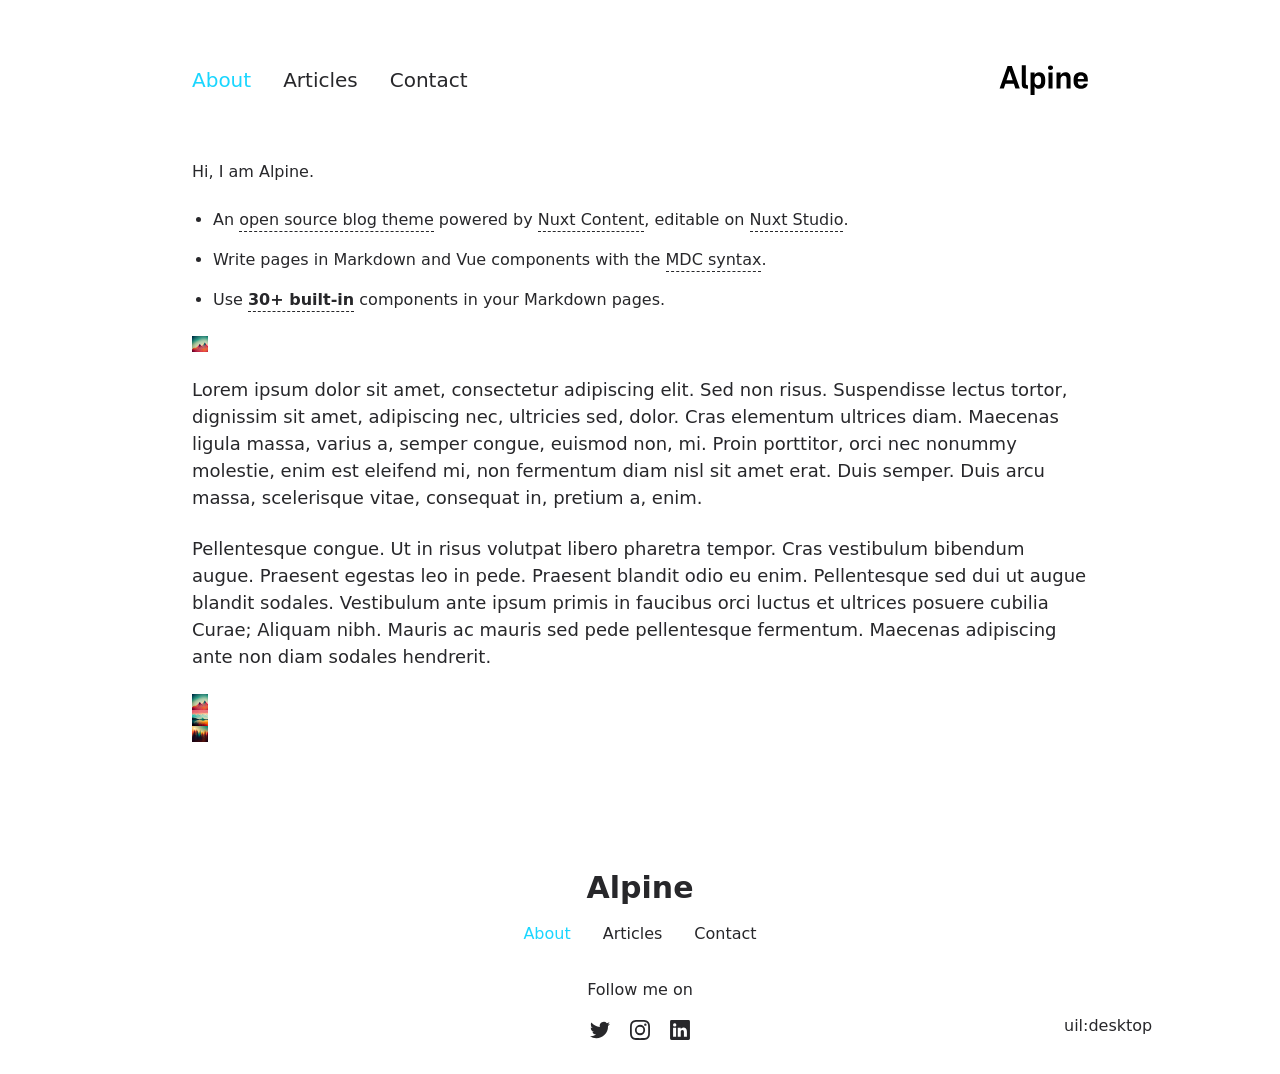
==== index.html @ 0b869fdc "Deploying to gh-pages from @ jnelaw/ce-alpine@2fc4d2d5ad911699469a47e5c5012a560722c5a4 🚀" ====
<!DOCTYPE html>
<html lang="en">
<head><meta charset="utf-8">
<title>Alpine</title>
<meta name="viewport" content="width=device-width, initial-scale=1">
<meta name="twitter:card" content="summary_large_image">
<meta property="og:image" content="/social-card-preview.png">
<meta property="og:image:width" content="400">
<meta property="og:image:height" content="300">
<meta property="og:image:alt" content="An image showcasing my project.">
<meta property="og:title" content="Alpine">
<meta name="description" content="An open source blog theme powered by Nuxt.">
<meta property="og:description" content="An open source blog theme powered by Nuxt."><link rel="preload" as="fetch" crossorigin="anonymous" href="/_payload.json"><style id="pinceau-theme">@media { :root {--pinceau-mq: initial; --alpine-readableLine: 68ch;--alpine-backdrop-backgroundColor: #f4f4f5b3;--prose-code-inline-padding: 0.2rem 0.375rem 0.2rem 0.375rem;--prose-code-block-backdropFilter: contrast(1);--prose-code-block-border-style: solid;--prose-code-block-border-width: 1px;--prose-tbody-tr-borderBottom-style: dashed;--prose-tbody-tr-borderBottom-width: 1px;--prose-th-textAlign: inherit;--prose-thead-borderBottom-style: solid;--prose-thead-borderBottom-width: 1px;--prose-thead-border-style: solid;--prose-thead-border-width: 0px;--prose-table-textAlign: start;--prose-hr-width: 1px;--prose-hr-style: solid;--prose-li-listStylePosition: outside;--prose-ol-li-markerColor: currentColor;--prose-ol-paddingInlineStart: 21px;--prose-ol-listStyleType: decimal;--prose-ul-li-markerColor: currentColor;--prose-ul-paddingInlineStart: 21px;--prose-ul-listStyleType: disc;--prose-blockquote-border-style: solid;--prose-blockquote-border-width: 4px;--prose-blockquote-quotes: '201C' '201D' '2018' '2019';--prose-blockquote-paddingInlineStart: 24px;--prose-a-code-color-hover: currentColor;--prose-a-code-color-static: currentColor;--prose-a-hasCode-borderBottom: none;--prose-a-border-distance: 2px;--prose-a-border-color-hover: currentColor;--prose-a-border-color-static: currentColor;--prose-a-border-style-hover: solid;--prose-a-border-style-static: dashed;--prose-a-border-width: 1px;--prose-a-color-static: inherit;--prose-a-textDecoration: none;--prose-h6-margin: 3rem 0 2rem;--prose-h5-margin: 3rem 0 2rem;--prose-h4-margin: 3rem 0 2rem;--prose-h3-margin: 3rem 0 2rem;--prose-h2-margin: 3rem 0 2rem;--prose-h1-margin: 0 0 2rem;--prose-p-fontSize: 18px;--typography-lead-loose: 2;--typography-lead-relaxed: 1.625;--typography-lead-normal: 1.5;--typography-lead-snug: 1.375;--typography-lead-tight: 1.25;--typography-lead-none: 1;--typography-lead-10: 2.5rem;--typography-lead-9: 2.25rem;--typography-lead-8: 2rem;--typography-lead-7: 1.75rem;--typography-lead-6: 1.5rem;--typography-lead-5: 1.25rem;--typography-lead-4: 1rem;--typography-lead-3: .75rem;--typography-lead-2: .5rem;--typography-lead-1: .025rem;--typography-fontWeight-black: 900;--typography-fontWeight-extrabold: 800;--typography-fontWeight-bold: 700;--typography-fontWeight-semibold: 600;--typography-fontWeight-medium: 500;--typography-fontWeight-normal: 400;--typography-fontWeight-light: 300;--typography-fontWeight-extralight: 200;--typography-fontWeight-thin: 100;--typography-fontSize-9xl: 128px;--typography-fontSize-8xl: 96px;--typography-fontSize-7xl: 72px;--typography-fontSize-6xl: 60px;--typography-fontSize-5xl: 48px;--typography-fontSize-4xl: 36px;--typography-fontSize-3xl: 30px;--typography-fontSize-2xl: 24px;--typography-fontSize-xl: 20px;--typography-fontSize-lg: 18px;--typography-fontSize-base: 16px;--typography-fontSize-sm: 14px;--typography-fontSize-xs: 12px;--typography-letterSpacing-wide: 0.025em;--typography-letterSpacing-tight: -0.025em;--typography-verticalMargin-base: 24px;--typography-verticalMargin-sm: 16px;--elements-border-secondary-hover: [object Object];--elements-backdrop-background: #fffc;--elements-backdrop-filter: saturate(200%) blur(20px);--elements-container-maxWidth: 64rem;--lead-loose: 2;--lead-relaxed: 1.625;--lead-normal: 1.5;--lead-snug: 1.375;--lead-tight: 1.25;--lead-none: 1;--lead-10: 2.5rem;--lead-9: 2.25rem;--lead-8: 2rem;--lead-7: 1.75rem;--lead-6: 1.5rem;--lead-5: 1.25rem;--lead-4: 1rem;--lead-3: .75rem;--lead-2: .5rem;--lead-1: .025rem;--letterSpacing-widest: 0.1em;--letterSpacing-wider: 0.05em;--letterSpacing-wide: 0.025em;--letterSpacing-normal: 0em;--letterSpacing-tight: -0.025em;--letterSpacing-tighter: -0.05em;--fontSize-9xl: 8rem;--fontSize-8xl: 6rem;--fontSize-7xl: 4.5rem;--fontSize-6xl: 3.75rem;--fontSize-5xl: 3rem;--fontSize-4xl: 2.25rem;--fontSize-3xl: 1.875rem;--fontSize-2xl: 1.5rem;--fontSize-xl: 1.25rem;--fontSize-lg: 1.125rem;--fontSize-base: 1rem;--fontSize-sm: 0.875rem;--fontSize-xs: 0.75rem;--fontWeight-black: 900;--fontWeight-extrabold: 800;--fontWeight-bold: 700;--fontWeight-semibold: 600;--fontWeight-medium: 500;--fontWeight-normal: 400;--fontWeight-light: 300;--fontWeight-extralight: 200;--fontWeight-thin: 100;--font-mono: ui-monospace, SFMono-Regular, Menlo, Monaco, Consolas, Liberation Mono, Courier New, monospace;--font-serif: ui-serif, Georgia, Cambria, Times New Roman, Times, serif;--font-sans: ui-sans-serif, system-ui, -apple-system, BlinkMacSystemFont, Segoe UI, Roboto, Helvetica Neue, Arial, Noto Sans, sans-serif, Apple Color Emoji, Segoe UI Emoji, Segoe UI Symbol, Noto Color Emoji;--opacity-total: 1;--opacity-high: 0.8;--opacity-medium: 0.5;--opacity-soft: 0.3;--opacity-light: 0.15;--opacity-bright: 0.1;--opacity-noOpacity: 0;--borderWidth-lg: 3px;--borderWidth-md: 2px;--borderWidth-sm: 1px;--borderWidth-noBorder: 0;--space-rem-875: 0.875rem;--space-rem-625: 0.625rem;--space-rem-375: 0.375rem;--space-rem-125: 0.125rem;--space-px: 1px;--space-128: 32rem;--space-96: 24rem;--space-80: 20rem;--space-72: 18rem;--space-64: 16rem;--space-60: 15rem;--space-56: 14rem;--space-52: 13rem;--space-48: 12rem;--space-44: 11rem;--space-40: 10rem;--space-36: 9rem;--space-32: 8rem;--space-28: 7rem;--space-24: 6rem;--space-20: 5rem;--space-16: 4rem;--space-14: 3.5rem;--space-12: 3rem;--space-11: 2.75rem;--space-10: 2.5rem;--space-9: 2.25rem;--space-8: 2rem;--space-7: 1.75rem;--space-6: 1.5rem;--space-5: 1.25rem;--space-4: 1rem;--space-3: 0.75rem;--space-2: 0.5rem;--space-1: 0.25rem;--space-0: 0px;--size-full: 100%;--size-7xl: 80rem;--size-6xl: 72rem;--size-5xl: 64rem;--size-4xl: 56rem;--size-3xl: 48rem;--size-2xl: 42rem;--size-xl: 36rem;--size-lg: 32rem;--size-md: 28rem;--size-sm: 24rem;--size-xs: 20rem;--size-200: 200px;--size-104: 104px;--size-80: 80px;--size-64: 64px;--size-56: 56px;--size-48: 48px;--size-40: 40px;--size-32: 32px;--size-24: 24px;--size-20: 20px;--size-16: 16px;--size-12: 12px;--size-8: 8px;--size-6: 6px;--size-4: 4px;--size-2: 2px;--size-0: 0px;--radii-full: 9999px;--radii-3xl: 1.75rem;--radii-2xl: 1.5rem;--radii-xl: 1rem;--radii-lg: 0.75rem;--radii-md: 0.5rem;--radii-sm: 0.375rem;--radii-xs: 0.25rem;--radii-2xs: 0.125rem;--radii-none: 0px;--shadow-none: 0px 0px 0px 0px transparent;--shadow-lg: 0px 10px 15px -3px #000000, 0px 4px 6px -4px #000000;--shadow-md: 0px 4px 6px -1px #000000, 0px 2px 4px -2px #000000;--shadow-sm: 0px 1px 3px 0px #000000, 0px 1px 2px -1px #000000;--shadow-xs: 0px 1px 2px 0px #000000;--height-screen: 100vh;--width-screen: 100vw;--color-primary-900: #002e38;--color-primary-800: #005c70;--color-primary-700: #008aa9;--color-primary-600: #00b9e1;--color-primary-500: #1ad6ff;--color-primary-400: #40ddff;--color-primary-300: #66e4ff;--color-primary-200: #8deaff;--color-primary-100: #b3f1ff;--color-primary-50: #d9f8ff;--color-ruby-900: #380011;--color-ruby-800: #700021;--color-ruby-700: #a90032;--color-ruby-600: #e10043;--color-ruby-500: #ff1a5e;--color-ruby-400: #ff4079;--color-ruby-300: #ff6694;--color-ruby-200: #ff8dae;--color-ruby-100: #ffb3c9;--color-ruby-50: #ffd9e4;--color-pink-900: #380025;--color-pink-800: #70004b;--color-pink-700: #a90070;--color-pink-600: #e10095;--color-pink-500: #ff1ab2;--color-pink-400: #ff40bf;--color-pink-300: #ff66cc;--color-pink-200: #ff8dd8;--color-pink-100: #ffb3e5;--color-pink-50: #ffd9f2;--color-purple-900: #190038;--color-purple-800: #330070;--color-purple-700: #4c00a9;--color-purple-600: #6500e1;--color-purple-500: #811aff;--color-purple-400: #9640ff;--color-purple-300: #ab66ff;--color-purple-200: #c08dff;--color-purple-100: #d5b3ff;--color-purple-50: #ead9ff;--color-royalblue-900: #0b0531;--color-royalblue-800: #160a62;--color-royalblue-700: #211093;--color-royalblue-600: #2c15c4;--color-royalblue-500: #4127e8;--color-royalblue-400: #614bec;--color-royalblue-300: #806ff0;--color-royalblue-200: #a093f3;--color-royalblue-100: #c0b7f7;--color-royalblue-50: #dfdbfb;--color-indigoblue-900: #001238;--color-indigoblue-800: #002370;--color-indigoblue-700: #0035a9;--color-indigoblue-600: #0047e1;--color-indigoblue-500: #1a62ff;--color-indigoblue-400: #407cff;--color-indigoblue-300: #6696ff;--color-indigoblue-200: #8db0ff;--color-indigoblue-100: #b3cbff;--color-indigoblue-50: #d9e5ff;--color-blue-900: #002438;--color-blue-800: #004870;--color-blue-700: #006ca9;--color-blue-600: #0090e1;--color-blue-500: #1aadff;--color-blue-400: #40bbff;--color-blue-300: #66c8ff;--color-blue-200: #8dd6ff;--color-blue-100: #b3e4ff;--color-blue-50: #d9f1ff;--color-lightblue-900: #002e38;--color-lightblue-800: #005c70;--color-lightblue-700: #008aa9;--color-lightblue-600: #00b9e1;--color-lightblue-500: #1ad6ff;--color-lightblue-400: #40ddff;--color-lightblue-300: #66e4ff;--color-lightblue-200: #8deaff;--color-lightblue-100: #b3f1ff;--color-lightblue-50: #d9f8ff;--color-teal-900: #062a28;--color-teal-800: #0b544f;--color-teal-700: #117d77;--color-teal-600: #16a79e;--color-teal-500: #1cd1c6;--color-teal-400: #36e4da;--color-teal-300: #5fe9e1;--color-teal-200: #87efe9;--color-teal-100: #aff4f0;--color-teal-50: #d7faf8;--color-pear-900: #2a2b09;--color-pear-800: #545512;--color-pear-700: #7e801b;--color-pear-600: #a8aa24;--color-pear-500: #d0d32f;--color-pear-400: #d8da52;--color-pear-300: #e0e274;--color-pear-200: #e8e997;--color-pear-100: #eff0ba;--color-pear-50: #f7f8dc;--color-red-900: #380300;--color-red-800: #700700;--color-red-700: #a90a00;--color-red-600: #e10e00;--color-red-500: #ff281a;--color-red-400: #ff4c40;--color-red-300: #ff7066;--color-red-200: #ff948d;--color-red-100: #ffb7b3;--color-red-50: #ffdbd9;--color-orange-900: #381800;--color-orange-800: #702f00;--color-orange-700: #a94700;--color-orange-600: #e15e00;--color-orange-500: #ff7a1a;--color-orange-400: #ff9040;--color-orange-300: #ffa666;--color-orange-200: #ffbd8d;--color-orange-100: #ffd3b3;--color-orange-50: #ffe9d9;--color-yellow-900: #362b03;--color-yellow-800: #6d5605;--color-yellow-700: #a38108;--color-yellow-600: #daac0a;--color-yellow-500: #f5c828;--color-yellow-400: #f7d14c;--color-yellow-300: #f8da70;--color-yellow-200: #fae393;--color-yellow-100: #fcedb7;--color-yellow-50: #fdf6db;--color-green-900: #003f25;--color-green-800: #005e38;--color-green-700: #007e4a;--color-green-600: #009d5d;--color-green-500: #00bd6f;--color-green-400: #00dc82;--color-green-300: #30ffaa;--color-green-200: #83ffcc;--color-green-100: #acffdd;--color-green-50: #d6ffee;--color-gray-900: #18181B;--color-gray-800: #27272A;--color-gray-700: #3f3f46;--color-gray-600: #52525B;--color-gray-500: #71717A;--color-gray-400: #a1a1aa;--color-gray-300: #D4d4d8;--color-gray-200: #e4e4e7;--color-gray-100: #f4f4f5;--color-gray-50: #fafafa;--color-black: #0c0c0d;--color-white: #FFFFFF;--media-portrait: only screen and (orientation: portrait);--media-landscape: only screen and (orientation: landscape);--media-rm: (prefers-reduced-motion: reduce);--media-2xl: (min-width: 1536px);--media-xl: (min-width: 1280px);--media-lg: (min-width: 1024px);--media-md: (min-width: 768px);--media-sm: (min-width: 640px);--media-xs: (min-width: 475px);--alpine-body-color: var(--color-gray-800);--alpine-body-backgroundColor: var(--color-white);--prose-code-inline-fontWeight: var(--typography-fontWeight-normal);--prose-code-inline-fontSize: var(--typography-fontSize-sm);--prose-code-inline-borderRadius: var(--radii-xs);--prose-code-block-pre-padding: var(--typography-verticalMargin-sm);--prose-code-block-margin: var(--typography-verticalMargin-base) 0;--prose-code-block-fontSize: var(--typography-fontSize-sm);--prose-tbody-code-inline-fontSize: var(--typography-fontSize-sm);--prose-tbody-td-padding: var(--typography-verticalMargin-sm);--prose-th-fontWeight: var(--typography-fontWeight-semibold);--prose-th-padding: 0 var(--typography-verticalMargin-sm) var(--typography-verticalMargin-sm) var(--typography-verticalMargin-sm);--prose-table-lineHeight: var(--typography-lead-6);--prose-table-fontSize: var(--typography-fontSize-sm);--prose-table-margin: var(--typography-verticalMargin-base) 0;--prose-hr-margin: var(--typography-verticalMargin-base) 0;--prose-li-margin: var(--typography-verticalMargin-sm) 0;--prose-ol-margin: var(--typography-verticalMargin-base) 0;--prose-ul-margin: var(--typography-verticalMargin-base) 0;--prose-blockquote-margin: var(--typography-verticalMargin-base) 0;--prose-a-code-border-style: var(--prose-a-border-style-static);--prose-a-code-border-width: var(--prose-a-border-width);--prose-a-fontWeight: var(--typography-fontWeight-medium);--prose-img-margin: var(--typography-verticalMargin-base) 0;--prose-strong-fontWeight: var(--typography-fontWeight-semibold);--prose-h6-iconSize: var(--typography-fontSize-base);--prose-h6-fontWeight: var(--typography-fontWeight-semibold);--prose-h6-lineHeight: var(--typography-lead-normal);--prose-h6-fontSize: var(--typography-fontSize-lg);--prose-h5-iconSize: var(--typography-fontSize-lg);--prose-h5-fontWeight: var(--typography-fontWeight-semibold);--prose-h5-lineHeight: var(--typography-lead-snug);--prose-h5-fontSize: var(--typography-fontSize-xl);--prose-h4-iconSize: var(--typography-fontSize-lg);--prose-h4-letterSpacing: var(--typography-letterSpacing-tight);--prose-h4-fontWeight: var(--typography-fontWeight-semibold);--prose-h4-lineHeight: var(--typography-lead-snug);--prose-h4-fontSize: var(--typography-fontSize-2xl);--prose-h3-iconSize: var(--typography-fontSize-xl);--prose-h3-letterSpacing: var(--typography-letterSpacing-tight);--prose-h3-fontWeight: var(--typography-fontWeight-semibold);--prose-h3-lineHeight: var(--typography-lead-snug);--prose-h3-fontSize: var(--typography-fontSize-3xl);--prose-h2-iconSize: var(--typography-fontSize-2xl);--prose-h2-letterSpacing: var(--typography-letterSpacing-tight);--prose-h2-fontWeight: var(--typography-fontWeight-semibold);--prose-h2-lineHeight: var(--typography-lead-tight);--prose-h2-fontSize: var(--typography-fontSize-4xl);--prose-h1-iconSize: var(--typography-fontSize-3xl);--prose-h1-letterSpacing: var(--typography-letterSpacing-tight);--prose-h1-fontWeight: var(--typography-fontWeight-bold);--prose-h1-lineHeight: var(--typography-lead-tight);--prose-h1-fontSize: var(--typography-fontSize-5xl);--prose-p-br-margin: var(--typography-verticalMargin-base) 0 0 0;--prose-p-margin: var(--typography-verticalMargin-base) 0;--prose-p-lineHeight: var(--typography-lead-normal);--typography-color-primary-900: var(--color-primary-900);--typography-color-primary-800: var(--color-primary-800);--typography-color-primary-700: var(--color-primary-700);--typography-color-primary-600: var(--color-primary-600);--typography-color-primary-500: var(--color-primary-500);--typography-color-primary-400: var(--color-primary-400);--typography-color-primary-300: var(--color-primary-300);--typography-color-primary-200: var(--color-primary-200);--typography-color-primary-100: var(--color-primary-100);--typography-color-primary-50: var(--color-primary-50);--typography-font-code: var(--font-mono);--typography-font-body: var(--font-sans);--typography-font-display: var(--font-sans);--typography-body-backgroundColor: var(--color-white);--typography-body-color: var(--color-black);--elements-state-danger-borderColor-secondary: var(--color-red-200);--elements-state-danger-borderColor-primary: var(--color-red-100);--elements-state-danger-backgroundColor-secondary: var(--color-red-100);--elements-state-danger-backgroundColor-primary: var(--color-red-50);--elements-state-danger-color-secondary: var(--color-red-600);--elements-state-danger-color-primary: var(--color-red-500);--elements-state-warning-borderColor-secondary: var(--color-yellow-200);--elements-state-warning-borderColor-primary: var(--color-yellow-100);--elements-state-warning-backgroundColor-secondary: var(--color-yellow-100);--elements-state-warning-backgroundColor-primary: var(--color-yellow-50);--elements-state-warning-color-secondary: var(--color-yellow-700);--elements-state-warning-color-primary: var(--color-yellow-600);--elements-state-success-borderColor-secondary: var(--color-green-200);--elements-state-success-borderColor-primary: var(--color-green-100);--elements-state-success-backgroundColor-secondary: var(--color-green-100);--elements-state-success-backgroundColor-primary: var(--color-green-50);--elements-state-success-color-secondary: var(--color-green-600);--elements-state-success-color-primary: var(--color-green-500);--elements-state-info-borderColor-secondary: var(--color-blue-200);--elements-state-info-borderColor-primary: var(--color-blue-100);--elements-state-info-backgroundColor-secondary: var(--color-blue-100);--elements-state-info-backgroundColor-primary: var(--color-blue-50);--elements-state-info-color-secondary: var(--color-blue-600);--elements-state-info-color-primary: var(--color-blue-500);--elements-state-primary-borderColor-secondary: var(--color-primary-200);--elements-state-primary-borderColor-primary: var(--color-primary-100);--elements-state-primary-backgroundColor-secondary: var(--color-primary-100);--elements-state-primary-backgroundColor-primary: var(--color-primary-50);--elements-state-primary-color-secondary: var(--color-primary-700);--elements-state-primary-color-primary: var(--color-primary-600);--elements-surface-secondary-backgroundColor: var(--color-gray-200);--elements-surface-primary-backgroundColor: var(--color-gray-100);--elements-surface-background-base: var(--color-gray-100);--elements-border-secondary-static: var(--color-gray-200);--elements-border-primary-hover: var(--color-gray-200);--elements-border-primary-static: var(--color-gray-100);--elements-container-padding-md: var(--space-16);--elements-container-padding-sm: var(--space-12);--elements-container-padding-xs: var(--space-8);--elements-container-padding-mobile: var(--space-6);--elements-text-secondary-color-hover: var(--color-gray-700);--elements-text-secondary-color-static: var(--color-gray-500);--elements-text-primary-color-static: var(--color-gray-900);--text-6xl-lineHeight: var(--lead-none);--text-6xl-fontSize: var(--fontSize-6xl);--text-5xl-lineHeight: var(--lead-none);--text-5xl-fontSize: var(--fontSize-5xl);--text-4xl-lineHeight: var(--lead-10);--text-4xl-fontSize: var(--fontSize-4xl);--text-3xl-lineHeight: var(--lead-9);--text-3xl-fontSize: var(--fontSize-3xl);--text-2xl-lineHeight: var(--lead-8);--text-2xl-fontSize: var(--fontSize-2xl);--text-xl-lineHeight: var(--lead-7);--text-xl-fontSize: var(--fontSize-xl);--text-lg-lineHeight: var(--lead-7);--text-lg-fontSize: var(--fontSize-lg);--text-base-lineHeight: var(--lead-6);--text-base-fontSize: var(--fontSize-base);--text-sm-lineHeight: var(--lead-5);--text-sm-fontSize: var(--fontSize-sm);--text-xs-lineHeight: var(--lead-4);--text-xs-fontSize: var(--fontSize-xs);--shadow-2xl: 0px 25px 50px -12px var(--color-gray-900);--shadow-xl: 0px 20px 25px -5px var(--color-gray-400), 0px 8px 10px -6px #000000;--color-secondary-900: var(--color-gray-900);--color-secondary-800: var(--color-gray-800);--color-secondary-700: var(--color-gray-700);--color-secondary-600: var(--color-gray-600);--color-secondary-500: var(--color-gray-500);--color-secondary-400: var(--color-gray-400);--color-secondary-300: var(--color-gray-300);--color-secondary-200: var(--color-gray-200);--color-secondary-100: var(--color-gray-100);--color-secondary-50: var(--color-gray-50);--prose-a-code-background-hover: var(--typography-color-primary-50);--prose-a-code-border-color-hover: var(--typography-color-primary-500);--prose-a-color-hover: var(--typography-color-primary-500);--typography-color-secondary-900: var(--color-secondary-900);--typography-color-secondary-800: var(--color-secondary-800);--typography-color-secondary-700: var(--color-secondary-700);--typography-color-secondary-600: var(--color-secondary-600);--typography-color-secondary-500: var(--color-secondary-500);--typography-color-secondary-400: var(--color-secondary-400);--typography-color-secondary-300: var(--color-secondary-300);--typography-color-secondary-200: var(--color-secondary-200);--typography-color-secondary-100: var(--color-secondary-100);--typography-color-secondary-50: var(--color-secondary-50);--prose-code-inline-backgroundColor: var(--typography-color-secondary-100);--prose-code-inline-color: var(--typography-color-secondary-700);--prose-code-block-backgroundColor: var(--typography-color-secondary-100);--prose-code-block-color: var(--typography-color-secondary-700);--prose-code-block-border-color: var(--typography-color-secondary-200);--prose-tbody-tr-borderBottom-color: var(--typography-color-secondary-200);--prose-th-color: var(--typography-color-secondary-600);--prose-thead-borderBottom-color: var(--typography-color-secondary-200);--prose-thead-border-color: var(--typography-color-secondary-300);--prose-hr-color: var(--typography-color-secondary-200);--prose-blockquote-border-color: var(--typography-color-secondary-200);--prose-blockquote-color: var(--typography-color-secondary-500);--prose-a-code-border-color-static: var(--typography-color-secondary-400); } }@media { :root.dark {--pinceau-mq: dark; --alpine-backdrop-backgroundColor: #18181bb3;--prose-code-block-backdropFilter: contrast(1);--prose-ol-li-markerColor: currentColor;--prose-ul-li-markerColor: currentColor;--prose-a-code-color-hover: currentColor;--prose-a-code-color-static: currentColor;--prose-a-border-color-hover: currentColor;--prose-a-border-color-static: currentColor;--prose-a-color-static: inherit;--elements-backdrop-background: #0c0d0ccc;--alpine-body-color: var(--color-gray-200);--alpine-body-backgroundColor: var(--color-black);--typography-body-backgroundColor: var(--color-black);--typography-body-color: var(--color-white);--elements-state-danger-borderColor-secondary: var(--color-red-700);--elements-state-danger-borderColor-primary: var(--color-red-800);--elements-state-danger-backgroundColor-secondary: var(--color-red-800);--elements-state-danger-backgroundColor-primary: var(--color-red-900);--elements-state-danger-color-secondary: var(--color-red-200);--elements-state-danger-color-primary: var(--color-red-300);--elements-state-warning-borderColor-secondary: var(--color-yellow-700);--elements-state-warning-borderColor-primary: var(--color-yellow-800);--elements-state-warning-backgroundColor-secondary: var(--color-yellow-800);--elements-state-warning-backgroundColor-primary: var(--color-yellow-900);--elements-state-warning-color-secondary: var(--color-yellow-200);--elements-state-warning-color-primary: var(--color-yellow-400);--elements-state-success-borderColor-secondary: var(--color-green-700);--elements-state-success-borderColor-primary: var(--color-green-800);--elements-state-success-backgroundColor-secondary: var(--color-green-800);--elements-state-success-backgroundColor-primary: var(--color-green-900);--elements-state-success-color-secondary: var(--color-green-200);--elements-state-success-color-primary: var(--color-green-400);--elements-state-info-borderColor-secondary: var(--color-blue-700);--elements-state-info-borderColor-primary: var(--color-blue-800);--elements-state-info-backgroundColor-secondary: var(--color-blue-800);--elements-state-info-backgroundColor-primary: var(--color-blue-900);--elements-state-info-color-secondary: var(--color-blue-200);--elements-state-info-color-primary: var(--color-blue-400);--elements-state-primary-borderColor-secondary: var(--color-primary-700);--elements-state-primary-borderColor-primary: var(--color-primary-800);--elements-state-primary-backgroundColor-secondary: var(--color-primary-800);--elements-state-primary-backgroundColor-primary: var(--color-primary-900);--elements-state-primary-color-secondary: var(--color-primary-200);--elements-state-primary-color-primary: var(--color-primary-400);--elements-surface-secondary-backgroundColor: var(--color-gray-800);--elements-surface-primary-backgroundColor: var(--color-gray-900);--elements-surface-background-base: var(--color-gray-900);--elements-border-secondary-static: var(--color-gray-800);--elements-border-primary-hover: var(--color-gray-800);--elements-border-primary-static: var(--color-gray-900);--elements-text-secondary-color-hover: var(--color-gray-200);--elements-text-secondary-color-static: var(--color-gray-400);--elements-text-primary-color-static: var(--color-gray-50);--prose-a-code-background-hover: var(--typography-color-primary-900);--prose-a-code-border-color-hover: var(--typography-color-primary-600);--prose-a-color-hover: var(--typography-color-primary-400);--prose-code-inline-backgroundColor: var(--typography-color-secondary-800);--prose-code-inline-color: var(--typography-color-secondary-200);--prose-code-block-backgroundColor: var(--typography-color-secondary-900);--prose-code-block-color: var(--typography-color-secondary-200);--prose-code-block-border-color: var(--typography-color-secondary-800);--prose-tbody-tr-borderBottom-color: var(--typography-color-secondary-800);--prose-th-color: var(--typography-color-secondary-400);--prose-thead-borderBottom-color: var(--typography-color-secondary-800);--prose-thead-border-color: var(--typography-color-secondary-600);--prose-hr-color: var(--typography-color-secondary-800);--prose-blockquote-border-color: var(--typography-color-secondary-700);--prose-blockquote-color: var(--typography-color-secondary-400);--prose-a-code-border-color-static: var(--typography-color-secondary-600); } }</style><style id="pinceau-runtime-hydratable">@media{.phy[--]{--puid:6Pb2h1-v;}.pv-Df7qMC{max-width:var(--elements-container-maxWidth);padding-left:var(--elements-container-padding-mobile);padding-right:var(--elements-container-padding-mobile);}@media (min-width: 475px){.pv-Df7qMC{padding-left:var(--elements-container-padding-xs);padding-right:var(--elements-container-padding-xs);}}@media (min-width: 640px){.pv-Df7qMC{padding-left:var(--elements-container-padding-sm);padding-right:var(--elements-container-padding-sm);}}@media (min-width: 768px){.pv-Df7qMC{padding-left:var(--elements-container-padding-md);padding-right:var(--elements-container-padding-md);}}} @media{.phy[--]{--puid:3bmrJN-c;}.pc-3bmrJN[data-v-44329c9f]{---6-li-cols:2;}} </style><link rel="modulepreload" as="script" crossorigin href="/_nuxt/entry.5566e4a0.js"><link rel="preload" as="style" href="/_nuxt/entry.2b709d1c.css"><link rel="modulepreload" as="script" crossorigin href="/_nuxt/NuxtImg.a597a87a.js"><link rel="modulepreload" as="script" crossorigin href="/_nuxt/document-driven.cd6c20a4.js"><link rel="modulepreload" as="script" crossorigin href="/_nuxt/DocumentDrivenEmpty.edfa5060.js"><link rel="modulepreload" as="script" crossorigin href="/_nuxt/ContentRenderer.788649c7.js"><link rel="modulepreload" as="script" crossorigin href="/_nuxt/ContentRendererMarkdown.4164a904.js"><link rel="modulepreload" as="script" crossorigin href="/_nuxt/DocumentDrivenNotFound.c0fc6e75.js"><link rel="preload" as="style" href="/_nuxt/DocumentDrivenNotFound.aa939160.css"><link rel="modulepreload" as="script" crossorigin href="/_nuxt/default.c2d03955.js"><link rel="modulepreload" as="script" crossorigin href="/_nuxt/Hero.2f759b81.js"><link rel="preload" as="style" href="/_nuxt/Hero.40fe82b2.css"><link rel="modulepreload" as="script" crossorigin href="/_nuxt/ContentSlot.628abe72.js"><link rel="modulepreload" as="script" crossorigin href="/_nuxt/ProseUl.a93b8cda.js"><link rel="preload" as="style" href="/_nuxt/ProseUl.0edd7272.css"><link rel="modulepreload" as="script" crossorigin href="/_nuxt/ProseLi.4ed02e74.js"><link rel="preload" as="style" href="/_nuxt/ProseLi.a0b5f8a8.css"><link rel="modulepreload" as="script" crossorigin href="/_nuxt/ProseA.c542b613.js"><link rel="preload" as="style" href="/_nuxt/ProseA.baee409d.css"><link rel="modulepreload" as="script" crossorigin href="/_nuxt/ProseStrong.33375457.js"><link rel="preload" as="style" href="/_nuxt/ProseStrong.b01d4b3b.css"><link rel="modulepreload" as="script" crossorigin href="/_nuxt/ProseP.564b3a2b.js"><link rel="preload" as="style" href="/_nuxt/ProseP.b99f89cd.css"><link rel="modulepreload" as="script" crossorigin href="/_nuxt/Gallery.3d8e3c09.js"><link rel="preload" as="style" href="/_nuxt/Gallery.c50df0ef.css"><link rel="prefetch" as="style" href="/_nuxt/article.06aa1a19.css"><link rel="prefetch" as="script" crossorigin href="/_nuxt/article.e938b8ec.js"><link rel="prefetch" as="script" crossorigin href="/_nuxt/date.824a539b.js"><link rel="prefetch" as="script" crossorigin href="/_nuxt/page.f5e42f3b.js"><link rel="prefetch" as="script" crossorigin href="/_nuxt/client-db.44644c46.js"><link rel="prefetch" as="script" crossorigin href="/_nuxt/debug.0035d602.js"><link rel="prefetch" as="style" href="/_nuxt/useStudio.a92b5f33.css"><link rel="prefetch" as="script" crossorigin href="/_nuxt/useStudio.1464136a.js"><link rel="prefetch" as="script" crossorigin href="/_nuxt/asyncData.844bccfe.js"><link rel="prefetch" as="style" href="/_nuxt/error-404.7910d5ca.css"><link rel="prefetch" as="script" crossorigin href="/_nuxt/error-404.369df756.js"><link rel="prefetch" as="style" href="/_nuxt/error-500.1db01289.css"><link rel="prefetch" as="script" crossorigin href="/_nuxt/error-500.b4777965.js"><link rel="stylesheet" href="/_nuxt/entry.2b709d1c.css"><link rel="stylesheet" href="/_nuxt/DocumentDrivenNotFound.aa939160.css"><link rel="stylesheet" href="/_nuxt/Hero.40fe82b2.css"><link rel="stylesheet" href="/_nuxt/ProseUl.0edd7272.css"><link rel="stylesheet" href="/_nuxt/ProseLi.a0b5f8a8.css"><link rel="stylesheet" href="/_nuxt/ProseA.baee409d.css"><link rel="stylesheet" href="/_nuxt/ProseStrong.b01d4b3b.css"><link rel="stylesheet" href="/_nuxt/ProseP.b99f89cd.css"><link rel="stylesheet" href="/_nuxt/Gallery.c50df0ef.css"><script>"use strict";(()=>{const a=window,e=document.documentElement,m=["dark","light"],c=window.localStorage.getItem("nuxt-color-mode")||"system";let n=c==="system"?f():c;const l=e.getAttribute("data-color-mode-forced");l&&(n=l),i(n),a["__NUXT_COLOR_MODE__"]={preference:c,value:n,getColorScheme:f,addColorScheme:i,removeColorScheme:d};function i(o){const t=""+o+"",s="";e.classList?e.classList.add(t):e.className+=" "+t,s&&e.setAttribute("data-"+s,o)}function d(o){const t=""+o+"",s="";e.classList?e.classList.remove(t):e.className=e.className.replace(new RegExp(t,"g"),""),s&&e.removeAttribute("data-"+s)}function r(o){return a.matchMedia("(prefers-color-scheme"+o+")")}function f(){if(a.matchMedia&&r("").media!=="not all"){for(const o of m)if(r(":"+o).matches)return o}return"light"}})();
</script></head>
<body ><div id="__nuxt"><div class="container pv-Df7qMC pc-6Pb2h1 app-layout" data-v-93c22c3b data-v-6d327d86><!--[--><div class="nuxt-progress" style="width:0%;height:3px;opacity:0;background-size:Infinity% auto;" data-v-93c22c3b></div><header class="right" data-v-93c22c3b data-v-ebfd1e7c><div class="menu" data-v-ebfd1e7c><button aria-label="Navigation Menu" data-v-ebfd1e7c><svg width="24" height="24" viewBox="0 0 68 68" fill="currentColor" xmlns="http://www.w3.org/2000/svg" data-v-ebfd1e7c><path d="M8 34C8 32.1362 8 31.2044 8.30448 30.4693C8.71046 29.4892 9.48915 28.7105 10.4693 28.3045C11.2044 28 12.1362 28 14 28C15.8638 28 16.7956 28 17.5307 28.3045C18.5108 28.7105 19.2895 29.4892 19.6955 30.4693C20 31.2044 20 32.1362 20 34C20 35.8638 20 36.7956 19.6955 37.5307C19.2895 38.5108 18.5108 39.2895 17.5307 39.6955C16.7956 40 15.8638 40 14 40C12.1362 40 11.2044 40 10.4693 39.6955C9.48915 39.2895 8.71046 38.5108 8.30448 37.5307C8 36.7956 8 35.8638 8 34Z" data-v-ebfd1e7c></path><path d="M28 34C28 32.1362 28 31.2044 28.3045 30.4693C28.7105 29.4892 29.4892 28.7105 30.4693 28.3045C31.2044 28 32.1362 28 34 28C35.8638 28 36.7956 28 37.5307 28.3045C38.5108 28.7105 39.2895 29.4892 39.6955 30.4693C40 31.2044 40 32.1362 40 34C40 35.8638 40 36.7956 39.6955 37.5307C39.2895 38.5108 38.5108 39.2895 37.5307 39.6955C36.7956 40 35.8638 40 34 40C32.1362 40 31.2044 40 30.4693 39.6955C29.4892 39.2895 28.7105 38.5108 28.3045 37.5307C28 36.7956 28 35.8638 28 34Z" data-v-ebfd1e7c></path><path d="M48 34C48 32.1362 48 31.2044 48.3045 30.4693C48.7105 29.4892 49.4892 28.7105 50.4693 28.3045C51.2044 28 52.1362 28 54 28C55.8638 28 56.7956 28 57.5307 28.3045C58.5108 28.7105 59.2895 29.4892 59.6955 30.4693C60 31.2044 60 32.1362 60 34C60 35.8638 60 36.7956 59.6955 37.5307C59.2895 38.5108 58.5108 39.2895 57.5307 39.6955C56.7956 40 55.8638 40 54 40C52.1362 40 51.2044 40 50.4693 39.6955C49.4892 39.2895 48.7105 38.5108 48.3045 37.5307C48 36.7956 48 35.8638 48 34Z" data-v-ebfd1e7c></path></svg></button></div><div class="overlay" data-v-ebfd1e7c><nav data-v-ebfd1e7c data-v-47e45ff0><ul data-v-47e45ff0><!--[--><li data-v-47e45ff0><a aria-current="page" href="/" class="router-link-active router-link-exact-active" data-v-47e45ff0><span class="underline-fx" data-v-47e45ff0></span> About</a></li><li data-v-47e45ff0><a href="/articles" class="" data-v-47e45ff0><span class="underline-fx" data-v-47e45ff0></span> Articles</a></li><li data-v-47e45ff0><a href="/contact" class="" data-v-47e45ff0><span class="underline-fx" data-v-47e45ff0></span> Contact</a></li><!--]--></ul></nav></div><div class="logo" data-v-ebfd1e7c><a aria-current="page" href="/" class="router-link-active router-link-exact-active" data-v-ebfd1e7c><img src="/logo-dark.svg" class="dark-img" alt="alpine" width="89" height="31" data-v-ebfd1e7c><img src="/logo.svg" class="light-img" alt="alpine" width="89" height="31" data-v-ebfd1e7c></a></div><div class="main-nav" data-v-ebfd1e7c><nav data-v-ebfd1e7c data-v-47e45ff0><ul data-v-47e45ff0><!--[--><li data-v-47e45ff0><a aria-current="page" href="/" class="router-link-active router-link-exact-active" data-v-47e45ff0><span class="underline-fx" data-v-47e45ff0></span> About</a></li><li data-v-47e45ff0><a href="/articles" class="" data-v-47e45ff0><span class="underline-fx" data-v-47e45ff0></span> Articles</a></li><li data-v-47e45ff0><a href="/contact" class="" data-v-47e45ff0><span class="underline-fx" data-v-47e45ff0></span> Contact</a></li><!--]--></ul></nav></div></header><!--[--><div class="document-driven-page"><main><!--[--><div><section class="hero" data-v-01e9d2f4><div class="layout" data-v-01e9d2f4><div class="content" data-v-01e9d2f4><div class="title" data-v-01e9d2f4><!--[-->Hi, I am Alpine.<!--]--></div><div class="description" data-v-01e9d2f4><!--[--><ul data-v-5feda7b5><!--[--><li data-v-996e086c><!--[-->An <a href="https://github.com/nuxt-themes/alpine" rel="nofollow" data-v-af1c0c3b><!--[-->open source blog theme<!--]--></a> powered by <a href="https://content.nuxtjs.org" rel="nofollow" data-v-af1c0c3b><!--[-->Nuxt Content<!--]--></a>, editable on <a href="https://nuxt.studio" rel="nofollow" data-v-af1c0c3b><!--[-->Nuxt Studio<!--]--></a>.<!--]--></li><li data-v-996e086c><!--[-->Write pages in Markdown and Vue components with the <a href="https://content.nuxtjs.org/guide/writing/mdc" rel="nofollow" data-v-af1c0c3b><!--[-->MDC syntax<!--]--></a>.<!--]--></li><li data-v-996e086c><!--[-->Use <a href="https://elements.nuxt.space" rel="nofollow" data-v-af1c0c3b><!--[--><strong data-v-9d7bd52e><!--[-->30+ built-in<!--]--></strong><!--]--></a> components in your Markdown pages.<!--]--></li><!--]--></ul><!--]--></div></div><img src="/alpine-0.webp" class="right" alt="Hero Image" width="16" height="9" data-v-01e9d2f4></div></section><p data-v-63bfa697><!--[-->Lorem ipsum dolor sit amet, consectetur adipiscing elit. Sed non risus. Suspendisse lectus tortor, dignissim sit amet, adipiscing nec, ultricies sed, dolor. Cras elementum ultrices diam. Maecenas ligula massa, varius a, semper congue, euismod non, mi. Proin porttitor, orci nec nonummy molestie, enim est eleifend mi, non fermentum diam nisl sit amet erat. Duis semper. Duis arcu massa, scelerisque vitae, consequat in, pretium a, enim.<!--]--></p><p data-v-63bfa697><!--[-->Pellentesque congue. Ut in risus volutpat libero pharetra tempor. Cras vestibulum bibendum augue. Praesent egestas leo in pede. Praesent blandit odio eu enim. Pellentesque sed dui ut augue blandit sodales. Vestibulum ante ipsum primis in faucibus orci luctus et ultrices posuere cubilia Curae; Aliquam nibh. Mauris ac mauris sed pede pellentesque fermentum. Maecenas adipiscing ante non diam sodales hendrerit.<!--]--></p><section class="gallery pc-3bmrJN" data-v-44329c9f><div class="layout" data-v-44329c9f><!--[--><img src="/alpine-0.webp" width="16" height="9" data-v-44329c9f><img src="/alpine-1.webp" width="16" height="9" data-v-44329c9f><img src="/alpine-2.webp" width="16" height="9" data-v-44329c9f><!--]--></div></section></div><!--]--></main></div><!--]--><footer class="center" data-v-93c22c3b data-v-d63b5c07><a href="https://www.github.com/nuxt-themes/alpine" rel="noopener noreferrer" class="credits" data-v-d63b5c07>Alpine</a><div class="navigation" data-v-d63b5c07><nav data-v-d63b5c07 data-v-47e45ff0><ul data-v-47e45ff0><!--[--><li data-v-47e45ff0><a aria-current="page" href="/" class="router-link-active router-link-exact-active" data-v-47e45ff0><span class="underline-fx" data-v-47e45ff0></span> About</a></li><li data-v-47e45ff0><a href="/articles" class="" data-v-47e45ff0><span class="underline-fx" data-v-47e45ff0></span> Articles</a></li><li data-v-47e45ff0><a href="/contact" class="" data-v-47e45ff0><span class="underline-fx" data-v-47e45ff0></span> Contact</a></li><!--]--></ul></nav></div><p class="message" data-v-d63b5c07>Follow me on</p><div class="icons" data-v-d63b5c07><div class="social" data-v-d63b5c07><!--[--><a href="https://twitter.com/nuxtlabs" rel="noopener noreferrer" target="_blank" title="nuxtlabs" aria-label="nuxtlabs" data-v-ddf2f94a><svg xmlns="http://www.w3.org/2000/svg" xmlns:xlink="http://www.w3.org/1999/xlink" aria-hidden="true" role="img" class="icon" data-v-ddf2f94a style="" width="1em" height="1em" viewBox="0 0 24 24" data-v-121c6e7d><path fill="currentColor" d="M22 5.8a8.49 8.49 0 0 1-2.36.64a4.13 4.13 0 0 0 1.81-2.27a8.21 8.21 0 0 1-2.61 1a4.1 4.1 0 0 0-7 3.74a11.64 11.64 0 0 1-8.45-4.29a4.16 4.16 0 0 0-.55 2.07a4.09 4.09 0 0 0 1.82 3.41a4.05 4.05 0 0 1-1.86-.51v.05a4.1 4.1 0 0 0 3.3 4a3.93 3.93 0 0 1-1.1.17a4.9 4.9 0 0 1-.77-.07a4.11 4.11 0 0 0 3.83 2.84A8.22 8.22 0 0 1 3 18.34a7.93 7.93 0 0 1-1-.06a11.57 11.57 0 0 0 6.29 1.85A11.59 11.59 0 0 0 20 8.45v-.53a8.43 8.43 0 0 0 2-2.12Z"/></svg></a><a href="https://instagram.com/atinuxt" rel="noopener noreferrer" target="_blank" title="atinuxt" aria-label="atinuxt" data-v-ddf2f94a><svg xmlns="http://www.w3.org/2000/svg" xmlns:xlink="http://www.w3.org/1999/xlink" aria-hidden="true" role="img" class="icon" data-v-ddf2f94a style="" width="1em" height="1em" viewBox="0 0 24 24" data-v-121c6e7d><path fill="currentColor" d="M17.34 5.46a1.2 1.2 0 1 0 1.2 1.2a1.2 1.2 0 0 0-1.2-1.2Zm4.6 2.42a7.59 7.59 0 0 0-.46-2.43a4.94 4.94 0 0 0-1.16-1.77a4.7 4.7 0 0 0-1.77-1.15a7.3 7.3 0 0 0-2.43-.47C15.06 2 14.72 2 12 2s-3.06 0-4.12.06a7.3 7.3 0 0 0-2.43.47a4.78 4.78 0 0 0-1.77 1.15a4.7 4.7 0 0 0-1.15 1.77a7.3 7.3 0 0 0-.47 2.43C2 8.94 2 9.28 2 12s0 3.06.06 4.12a7.3 7.3 0 0 0 .47 2.43a4.7 4.7 0 0 0 1.15 1.77a4.78 4.78 0 0 0 1.77 1.15a7.3 7.3 0 0 0 2.43.47C8.94 22 9.28 22 12 22s3.06 0 4.12-.06a7.3 7.3 0 0 0 2.43-.47a4.7 4.7 0 0 0 1.77-1.15a4.85 4.85 0 0 0 1.16-1.77a7.59 7.59 0 0 0 .46-2.43c0-1.06.06-1.4.06-4.12s0-3.06-.06-4.12ZM20.14 16a5.61 5.61 0 0 1-.34 1.86a3.06 3.06 0 0 1-.75 1.15a3.19 3.19 0 0 1-1.15.75a5.61 5.61 0 0 1-1.86.34c-1 .05-1.37.06-4 .06s-3 0-4-.06a5.73 5.73 0 0 1-1.94-.3a3.27 3.27 0 0 1-1.1-.75a3 3 0 0 1-.74-1.15a5.54 5.54 0 0 1-.4-1.9c0-1-.06-1.37-.06-4s0-3 .06-4a5.54 5.54 0 0 1 .35-1.9A3 3 0 0 1 5 5a3.14 3.14 0 0 1 1.1-.8A5.73 5.73 0 0 1 8 3.86c1 0 1.37-.06 4-.06s3 0 4 .06a5.61 5.61 0 0 1 1.86.34a3.06 3.06 0 0 1 1.19.8a3.06 3.06 0 0 1 .75 1.1a5.61 5.61 0 0 1 .34 1.9c.05 1 .06 1.37.06 4s-.01 3-.06 4ZM12 6.87A5.13 5.13 0 1 0 17.14 12A5.12 5.12 0 0 0 12 6.87Zm0 8.46A3.33 3.33 0 1 1 15.33 12A3.33 3.33 0 0 1 12 15.33Z"/></svg></a><a href="https://www.linkedin.com/company/nuxtlabs" rel="noopener noreferrer" target="_blank" title="LinkedIn" aria-label="LinkedIn" data-v-ddf2f94a><svg xmlns="http://www.w3.org/2000/svg" xmlns:xlink="http://www.w3.org/1999/xlink" aria-hidden="true" role="img" class="icon" data-v-ddf2f94a style="" width="1em" height="1em" viewBox="0 0 24 24" data-v-121c6e7d><path fill="currentColor" d="M20.47 2H3.53a1.45 1.45 0 0 0-1.47 1.43v17.14A1.45 1.45 0 0 0 3.53 22h16.94a1.45 1.45 0 0 0 1.47-1.43V3.43A1.45 1.45 0 0 0 20.47 2ZM8.09 18.74h-3v-9h3ZM6.59 8.48a1.56 1.56 0 1 1 0-3.12a1.57 1.57 0 1 1 0 3.12Zm12.32 10.26h-3v-4.83c0-1.21-.43-2-1.52-2A1.65 1.65 0 0 0 12.85 13a2 2 0 0 0-.1.73v5h-3v-9h3V11a3 3 0 0 1 2.71-1.5c2 0 3.45 1.29 3.45 4.06Z"/></svg></a><!--]--></div><div class="color-mode-switch" data-v-d63b5c07><button aria-label="Color Mode" data-v-d63b5c07 data-v-693a1e33><span data-v-693a1e33></span></button></div></div></footer><!--]--></div></div><script type="application/json" id="__NUXT_DATA__" data-ssr="true" data-src="/_payload.json">[{"state":1,"_errors":176,"serverRendered":146,"path":7,"prerenderedAt":-1},["Reactive",2],{"$sdd-pages":3,"$sdd-surrounds":131,"$sdd-globals":142,"$scolor-mode":144,"$sdd-navigation":147,"$sicons":167},["ShallowRef",4],["ShallowReactive",5],{"/":6},{"_path":7,"_dir":8,"_draft":9,"_partial":9,"_locale":8,"_empty":9,"title":10,"description":11,"layout":12,"head":13,"body":15,"_type":126,"_id":127,"_source":128,"_file":129,"_extension":130},"/","",false,"About","An open source blog theme powered by Nuxt.","default",{"title":14},"Alpine",{"type":16,"children":17,"toc":123},"root",[18,108,113,118],{"type":19,"tag":20,"props":21,"children":23},"element","hero",{"image":22},"/alpine-0.webp",[24,35],{"type":19,"tag":25,"props":26,"children":27},"template",{"v-slot:title":8},[28],{"type":19,"tag":29,"props":30,"children":31},"p",{},[32],{"type":33,"value":34},"text","Hi, I am Alpine.",{"type":19,"tag":25,"props":36,"children":37},{"v-slot:description":8},[38],{"type":19,"tag":39,"props":40,"children":41},"ul",{},[42,77,90],{"type":19,"tag":43,"props":44,"children":45},"li",{},[46,48,57,59,66,68,75],{"type":33,"value":47},"An ",{"type":19,"tag":49,"props":50,"children":54},"a",{"href":51,"rel":52},"https://github.com/nuxt-themes/alpine",[53],"nofollow",[55],{"type":33,"value":56},"open source blog theme",{"type":33,"value":58}," powered by ",{"type":19,"tag":49,"props":60,"children":63},{"href":61,"rel":62},"https://content.nuxtjs.org",[53],[64],{"type":33,"value":65},"Nuxt Content",{"type":33,"value":67},", editable on ",{"type":19,"tag":49,"props":69,"children":72},{"href":70,"rel":71},"https://nuxt.studio",[53],[73],{"type":33,"value":74},"Nuxt Studio",{"type":33,"value":76},".",{"type":19,"tag":43,"props":78,"children":79},{},[80,82,89],{"type":33,"value":81},"Write pages in Markdown and Vue components with the ",{"type":19,"tag":49,"props":83,"children":86},{"href":84,"rel":85},"https://content.nuxtjs.org/guide/writing/mdc",[53],[87],{"type":33,"value":88},"MDC syntax",{"type":33,"value":76},{"type":19,"tag":43,"props":91,"children":92},{},[93,95,106],{"type":33,"value":94},"Use ",{"type":19,"tag":49,"props":96,"children":99},{"href":97,"rel":98},"https://elements.nuxt.space",[53],[100],{"type":19,"tag":101,"props":102,"children":103},"strong",{},[104],{"type":33,"value":105},"30+ built-in",{"type":33,"value":107}," components in your Markdown pages.",{"type":19,"tag":29,"props":109,"children":110},{},[111],{"type":33,"value":112},"Lorem ipsum dolor sit amet, consectetur adipiscing elit. Sed non risus. Suspendisse lectus tortor, dignissim sit amet, adipiscing nec, ultricies sed, dolor. Cras elementum ultrices diam. Maecenas ligula massa, varius a, semper congue, euismod non, mi. Proin porttitor, orci nec nonummy molestie, enim est eleifend mi, non fermentum diam nisl sit amet erat. Duis semper. Duis arcu massa, scelerisque vitae, consequat in, pretium a, enim.",{"type":19,"tag":29,"props":114,"children":115},{},[116],{"type":33,"value":117},"Pellentesque congue. Ut in risus volutpat libero pharetra tempor. Cras vestibulum bibendum augue. Praesent egestas leo in pede. Praesent blandit odio eu enim. Pellentesque sed dui ut augue blandit sodales. Vestibulum ante ipsum primis in faucibus orci luctus et ultrices posuere cubilia Curae; Aliquam nibh. Mauris ac mauris sed pede pellentesque fermentum. Maecenas adipiscing ante non diam sodales hendrerit.",{"type":19,"tag":119,"props":120,"children":122},"gallery",{":images":121},"[\"/alpine-0.webp\",\"/alpine-1.webp\",\"/alpine-2.webp\"]",[],{"title":8,"searchDepth":124,"depth":124,"links":125},2,[],"markdown","content:1.index.md","content","1.index.md","md",["ShallowRef",132],["ShallowReactive",133],{"/":134},[135,136],null,{"_path":137,"_dir":8,"_draft":9,"_partial":9,"_locale":8,"_empty":9,"title":138,"description":8,"layout":139,"_type":126,"_id":140,"_source":128,"_file":141,"_extension":130},"/articles","Articles","page","content:2.articles.md","2.articles.md",["ShallowRef",143],{},{"preference":145,"value":145,"unknown":146,"forced":9},"system",true,[148,149,164],{"title":10,"_path":7,"layout":12},{"title":138,"_path":137,"children":150,"layout":139},[151,155,158,161],{"title":152,"_path":153,"layout":154},"Get started with Alpine","/articles/get-started","article",{"title":156,"_path":157,"layout":154},"Configure Alpine","/articles/configure",{"title":159,"_path":160,"layout":154},"Write Articles","/articles/write-articles",{"title":162,"_path":163,"layout":154},"Customize Alpine","/articles/design-tokens",{"title":165,"_path":166,"layout":12},"Contact","/contact",{"uil:twitter":168,"uil:instagram":172,"uil:linkedin":174},{"left":169,"top":169,"width":170,"height":170,"rotate":169,"vFlip":9,"hFlip":9,"body":171},0,24,"\u003Cpath fill=\"currentColor\" d=\"M22 5.8a8.49 8.49 0 0 1-2.36.64a4.13 4.13 0 0 0 1.81-2.27a8.21 8.21 0 0 1-2.61 1a4.1 4.1 0 0 0-7 3.74a11.64 11.64 0 0 1-8.45-4.29a4.16 4.16 0 0 0-.55 2.07a4.09 4.09 0 0 0 1.82 3.41a4.05 4.05 0 0 1-1.86-.51v.05a4.1 4.1 0 0 0 3.3 4a3.93 3.93 0 0 1-1.1.17a4.9 4.9 0 0 1-.77-.07a4.11 4.11 0 0 0 3.83 2.84A8.22 8.22 0 0 1 3 18.34a7.93 7.93 0 0 1-1-.06a11.57 11.57 0 0 0 6.29 1.85A11.59 11.59 0 0 0 20 8.45v-.53a8.43 8.43 0 0 0 2-2.12Z\"/>",{"left":169,"top":169,"width":170,"height":170,"rotate":169,"vFlip":9,"hFlip":9,"body":173},"\u003Cpath fill=\"currentColor\" d=\"M17.34 5.46a1.2 1.2 0 1 0 1.2 1.2a1.2 1.2 0 0 0-1.2-1.2Zm4.6 2.42a7.59 7.59 0 0 0-.46-2.43a4.94 4.94 0 0 0-1.16-1.77a4.7 4.7 0 0 0-1.77-1.15a7.3 7.3 0 0 0-2.43-.47C15.06 2 14.72 2 12 2s-3.06 0-4.12.06a7.3 7.3 0 0 0-2.43.47a4.78 4.78 0 0 0-1.77 1.15a4.7 4.7 0 0 0-1.15 1.77a7.3 7.3 0 0 0-.47 2.43C2 8.94 2 9.28 2 12s0 3.06.06 4.12a7.3 7.3 0 0 0 .47 2.43a4.7 4.7 0 0 0 1.15 1.77a4.78 4.78 0 0 0 1.77 1.15a7.3 7.3 0 0 0 2.43.47C8.94 22 9.28 22 12 22s3.06 0 4.12-.06a7.3 7.3 0 0 0 2.43-.47a4.7 4.7 0 0 0 1.77-1.15a4.85 4.85 0 0 0 1.16-1.77a7.59 7.59 0 0 0 .46-2.43c0-1.06.06-1.4.06-4.12s0-3.06-.06-4.12ZM20.14 16a5.61 5.61 0 0 1-.34 1.86a3.06 3.06 0 0 1-.75 1.15a3.19 3.19 0 0 1-1.15.75a5.61 5.61 0 0 1-1.86.34c-1 .05-1.37.06-4 .06s-3 0-4-.06a5.73 5.73 0 0 1-1.94-.3a3.27 3.27 0 0 1-1.1-.75a3 3 0 0 1-.74-1.15a5.54 5.54 0 0 1-.4-1.9c0-1-.06-1.37-.06-4s0-3 .06-4a5.54 5.54 0 0 1 .35-1.9A3 3 0 0 1 5 5a3.14 3.14 0 0 1 1.1-.8A5.73 5.73 0 0 1 8 3.86c1 0 1.37-.06 4-.06s3 0 4 .06a5.61 5.61 0 0 1 1.86.34a3.06 3.06 0 0 1 1.19.8a3.06 3.06 0 0 1 .75 1.1a5.61 5.61 0 0 1 .34 1.9c.05 1 .06 1.37.06 4s-.01 3-.06 4ZM12 6.87A5.13 5.13 0 1 0 17.14 12A5.12 5.12 0 0 0 12 6.87Zm0 8.46A3.33 3.33 0 1 1 15.33 12A3.33 3.33 0 0 1 12 15.33Z\"/>",{"left":169,"top":169,"width":170,"height":170,"rotate":169,"vFlip":9,"hFlip":9,"body":175},"\u003Cpath fill=\"currentColor\" d=\"M20.47 2H3.53a1.45 1.45 0 0 0-1.47 1.43v17.14A1.45 1.45 0 0 0 3.53 22h16.94a1.45 1.45 0 0 0 1.47-1.43V3.43A1.45 1.45 0 0 0 20.47 2ZM8.09 18.74h-3v-9h3ZM6.59 8.48a1.56 1.56 0 1 1 0-3.12a1.57 1.57 0 1 1 0 3.12Zm12.32 10.26h-3v-4.83c0-1.21-.43-2-1.52-2A1.65 1.65 0 0 0 12.85 13a2 2 0 0 0-.1.73v5h-3v-9h3V11a3 3 0 0 1 2.71-1.5c2 0 3.45 1.29 3.45 4.06Z\"/>",["Reactive",177],{}]</script><script>window.__NUXT__={};window.__NUXT__.config={public:{FORMSPREE_URL:"",plausible:{hashMode:false,trackLocalhost:false,domain:"",apiHost:"https://plausible.io",autoPageviews:true,autoOutboundTracking:false},studio:{apiURL:"https://api.nuxt.studio"},content:{locales:[],defaultLocale:"",integrity:1691913398058,experimental:{stripQueryParameters:false,clientDB:false},respectPathCase:false,api:{baseURL:"/api/_content"},navigation:{fields:["navTitle","layout"]},tags:{p:"prose-p",a:"prose-a",blockquote:"prose-blockquote","code-inline":"prose-code-inline",code:"prose-code",em:"prose-em",h1:"prose-h1",h2:"prose-h2",h3:"prose-h3",h4:"prose-h4",h5:"prose-h5",h6:"prose-h6",hr:"prose-hr",img:"prose-img",ul:"prose-ul",ol:"prose-ol",li:"prose-li",strong:"prose-strong",table:"prose-table",thead:"prose-thead",tbody:"prose-tbody",td:"prose-td",th:"prose-th",tr:"prose-tr"},highlight:{theme:{default:"github-light",dark:"github-dark"},preload:["json","js","ts","html","css","vue","diff","shell","markdown","yaml","bash","ini","c","cpp"]},wsUrl:"",documentDriven:{page:true,navigation:true,surround:true,globals:{},layoutFallbacks:["theme"],injectPage:true},host:"",trailingSlash:false,anchorLinks:{depth:4,exclude:[1]}}},app:{baseURL:"/",buildAssetsDir:"/_nuxt/",cdnURL:""}}</script><script type="module" src="/_nuxt/entry.5566e4a0.js" crossorigin></script></body>
</html>
---- _nuxt/entry.2b709d1c.css ----
body{background-color:var(--alpine-body-backgroundColor);color:var(--alpine-body-color)}.light-img{display:block}.dark-img{display:none}@media (prefers-color-scheme:dark){html:not(.light) .dark-img{display:block}html:not(.light) .light-img{display:none}}html.dark .dark-img{display:block}html.dark .light-img{display:none}html{-webkit-font-smoothing:antialiased;-moz-osx-font-smoothing:grayscale}.sr-only{clip:rect(0,0,0,0)!important;border:0!important;height:1px!important;margin:-1px!important;overflow:hidden!important;padding:0!important;position:absolute!important;white-space:nowrap!important;width:1px!important}*,:after,:before{border:0 solid #e5e7eb;box-sizing:border-box}html{-webkit-text-size-adjust:100%;font-family:ui-sans-serif,system-ui,-apple-system,BlinkMacSystemFont,Segoe UI,Roboto,Helvetica Neue,Arial,Noto Sans,sans-serif,Apple Color Emoji,Segoe UI Emoji,Segoe UI Symbol,Noto Color Emoji;line-height:1.5;-moz-tab-size:4;-o-tab-size:4;tab-size:4}body{line-height:inherit;margin:0}hr{border-top-width:1px;color:inherit;height:0}abbr:where([title]){-webkit-text-decoration:underline dotted;text-decoration:underline dotted}h1,h2,h3,h4,h5,h6{font-size:inherit;font-weight:inherit}a{color:inherit;text-decoration:inherit}b,strong{font-weight:bolder}code,kbd,pre,samp{font-family:ui-monospace,SFMono-Regular,Menlo,Monaco,Consolas,Liberation Mono,Courier New,monospace;font-size:1em}small{font-size:80%}sub,sup{font-size:75%;line-height:0;position:relative;vertical-align:baseline}sub{bottom:-.25em}sup{top:-.5em}table{border-collapse:collapse;border-color:inherit;text-indent:0}button,input,optgroup,select,textarea{color:inherit;font-family:inherit;font-size:100%;font-weight:inherit;line-height:inherit;margin:0;padding:0}button,select{text-transform:none}[type=button],[type=reset],[type=submit],button{-webkit-appearance:button;background-color:transparent;background-image:none}:-moz-focusring{outline:auto}:-moz-ui-invalid{box-shadow:none}progress{vertical-align:baseline}::-webkit-inner-spin-button,::-webkit-outer-spin-button{height:auto}[type=search]{-webkit-appearance:textfield;outline-offset:-2px}::-webkit-search-decoration{-webkit-appearance:none}::-webkit-file-upload-button{-webkit-appearance:button;font:inherit}summary{display:list-item}blockquote,dd,dl,figure,h1,h2,h3,h4,h5,h6,hr,p,pre{margin:0}fieldset{margin:0}fieldset,legend{padding:0}menu,ol,ul{list-style:none;margin:0;padding:0}textarea{resize:vertical}input::-moz-placeholder,textarea::-moz-placeholder{color:#9ca3af;opacity:1}input::placeholder,textarea::placeholder{color:#9ca3af;opacity:1}[role=button],button{cursor:pointer}:disabled{cursor:default}audio,canvas,embed,iframe,img,object,svg,video{display:block;vertical-align:middle}img,video{height:auto;max-width:100%}[hidden]{display:none}.nuxt-progress{background:repeating-linear-gradient(90deg,#00dc82 0,#34cdfe 50%,#0047e1);left:0;opacity:1;position:fixed;right:0;top:0;transition:width .1s,height .4s,opacity .4s;width:0;z-index:999999}nav ul[data-v-47e45ff0]{display:flex;flex-direction:column;gap:var(--space-4);justify-content:center;width:100%}@media (min-width:640px){nav ul[data-v-47e45ff0]{flex-direction:row;gap:var(--space-8)}}nav ul a[data-v-47e45ff0]{position:relative}nav ul a.router-link-active[data-v-47e45ff0]{color:var(--color-primary-500)}nav ul a .underline-fx[data-v-47e45ff0]{background-color:currentColor;bottom:-4px;height:1px;position:absolute;transition:width .2s ease-in-out;width:0}a[data-v-47e45ff0]:hover :is(nav ul a .underline-fx):is(nav ul a .underline-fx){width:100%}header[data-v-ebfd1e7c]{--header-padding:var(--space-16);--logo-height:var(--space-8);align-items:center;display:grid;gap:var(--space-4);grid-template-columns:repeat(12,minmax(0,1fr));padding-bottom:var(--header-padding);padding-top:var(--header-padding);position:relative}header .menu[data-v-ebfd1e7c]{display:flex;position:absolute}header .menu[data-v-ebfd1e7c] :hover{color:var(--color-primary-500)}.left[data-v-ebfd1e7c] :is(header .menu):is(header .menu){right:0}@media (min-width:640px){header .menu[data-v-ebfd1e7c]{display:none}}header .overlay[data-v-ebfd1e7c]{-webkit-backdrop-filter:blur(20px);backdrop-filter:blur(20px);background-color:var(--alpine-backdrop-backgroundColor);border:1px solid var(--color-gray-200);border-radius:var(--radii-md);font-size:var(--text-lg-fontSize);font-weight:var(--fontWeight-medium);line-height:var(--text-lg-lineHeight);padding:var(--space-6);padding-right:var(--space-24);perspective:2000px;position:absolute;top:calc(var(--header-padding) + var(--logo-height) + var(--space-2));transform-origin:top;transition:all .25s;will-change:opacity,transform}header .overlay[data-v-ebfd1e7c]:not(.show){opacity:0;transform:translateY(-10px) rotateY(-8deg) rotateX(-20deg)}.left[data-v-ebfd1e7c] :is(header .overlay:not(.show)):is(header .overlay:not(.show)){transform:translateY(-10px) rotateY(8deg) rotateX(-20deg)}header .overlay[data-v-ebfd1e7c]:not(.show){pointer-events:none}.left[data-v-ebfd1e7c] :is(header .overlay):is(header .overlay){padding:var(--space-6);padding-left:var(--space-16);right:0;text-align:right}@media (min-width:640px){header .overlay[data-v-ebfd1e7c]{display:none}}:root.dark header .overlay[data-v-ebfd1e7c]{border-color:var(--color-gray-800)}header .logo[data-v-ebfd1e7c]{display:flex;grid-column:span 12/span 12;height:var(--logo-height)}header .logo a[data-v-ebfd1e7c]{display:flex}.center[data-v-ebfd1e7c] :is(header .logo):is(header .logo){grid-column:span 12/span 12;justify-content:center}.right[data-v-ebfd1e7c] :is(header .logo):is(header .logo){justify-content:flex-end}@media (min-width:640px){header .logo[data-v-ebfd1e7c]{grid-column:span 4/span 4;grid-column-start:auto}.right[data-v-ebfd1e7c] :is(header .logo):is(header .logo){order:2}}header .logo .fallback[data-v-ebfd1e7c]{font-size:var(--text-2xl-fontSize);font-weight:var(--fontWeight-semibold);line-height:var(--text-2xl-lineHeight)}header .main-nav[data-v-ebfd1e7c]{display:none}@media (min-width:640px){header .main-nav[data-v-ebfd1e7c]{display:flex;font-size:var(--text-xl-fontSize);font-weight:var(--fontWeight-medium);grid-column:span 8/span 8;line-height:var(--text-xl-lineHeight)}.center[data-v-ebfd1e7c] :is(header .main-nav):is(header .main-nav){grid-column:span 12/span 12;justify-content:center}.right[data-v-ebfd1e7c] :is(header .main-nav):is(header .main-nav){justify-content:flex-start}.left[data-v-ebfd1e7c] :is(header .main-nav):is(header .main-nav){justify-content:flex-end}}.icon[data-v-121c6e7d]{display:inline-block;vertical-align:middle}a[data-v-ddf2f94a]{--social-icon-size:24px;display:flex;height:24px;height:var(--social-icon-size);width:24px;width:var(--social-icon-size)}a[data-v-ddf2f94a] :hover{color:var(--color-primary-500)}a svg[data-v-ddf2f94a]{height:100%;width:100%}button[data-v-693a1e33]{--color-mode-switcher-size:24px;display:flex;height:24px;height:var(--color-mode-switcher-size);width:24px;width:var(--color-mode-switcher-size)}button[data-v-693a1e33] :hover{color:var(--color-primary-500)}button svg[data-v-693a1e33]{height:100%;width:100%}footer[data-v-d63b5c07]{align-items:center;display:flex;flex-direction:column;margin-top:var(--space-24);padding-bottom:var(--space-8);padding-top:var(--space-8)}footer.left[data-v-d63b5c07]{align-items:flex-start}footer.right[data-v-d63b5c07]{align-items:flex-end}@media (min-width:768px){footer[data-v-d63b5c07]{min-height:var(--space-36)}}footer .credits[data-v-d63b5c07]{font-size:var(--text-3xl-fontSize);font-weight:var(--fontWeight-bold);line-height:var(--text-3xl-lineHeight);margin-bottom:var(--space-4)}footer .navigation[data-v-d63b5c07]{display:none}@media (min-width:640px){footer .navigation[data-v-d63b5c07]{display:flex;font-size:var(--text-base-fontSize);font-weight:var(--fontWeight-medium);line-height:var(--text-base-lineHeight);margin-bottom:var(--space-8)}}footer .message[data-v-d63b5c07]{margin-bottom:var(--space-4);text-align:center}footer .icons[data-v-d63b5c07]{display:grid;gap:var(--space-4);grid-template-columns:repeat(12,minmax(0,1fr));width:100%}.left[data-v-d63b5c07] :is(footer .icons):is(footer .icons){align-items:center;display:flex;justify-content:space-between}.right[data-v-d63b5c07] :is(footer .icons):is(footer .icons){align-items:center;display:flex;flex-direction:row-reverse;justify-content:space-between}footer .icons .social[data-v-d63b5c07]{display:flex;gap:var(--space-4);grid-column:span 12/span 12;justify-content:center}@media (min-width:475px){footer .icons .social[data-v-d63b5c07]{grid-column:span 4/span 4;grid-column-start:5}}footer .icons .color-mode-switch[data-v-d63b5c07]{display:flex;grid-column:span 12/span 12;justify-content:center}@media (min-width:475px){footer .icons .color-mode-switch[data-v-d63b5c07]{grid-column:span 2/span 2;grid-column-start:11;justify-content:flex-end}}.container[data-v-6d327d86]{margin-inline-end:auto;margin-inline-start:auto;width:100%}.app-layout[data-v-93c22c3b]{min-width:var(--size-xs)}html{font-family:var(--font-sans)}
---- _nuxt/ProseUl.0edd7272.css ----
ul[data-v-5feda7b5]{font-family:var(--typography-font-body);list-style-type:var(--prose-ul-listStyleType);margin:var(--prose-ul-margin);padding-inline-start:var(--prose-ul-paddingInlineStart)}ul[data-v-5feda7b5]>li::marker{color:var(--prose-ul-li-markerColor)}ul[data-v-5feda7b5]>li ol,ul[data-v-5feda7b5]>li ul{margin:0}
---- _nuxt/ProseLi.a0b5f8a8.css ----
li[data-v-996e086c]{font-family:var(--typography-font-body);list-style-position:var(--prose-li-listStylePosition);margin:var(--prose-li-margin)}
---- _nuxt/ProseA.baee409d.css ----
a[data-v-af1c0c3b]{border-bottom:var(--prose-a-border-width) var(--prose-a-border-style-static) var(--prose-a-border-color-static);color:var(--prose-a-color-static);font-family:var(--typography-font-body);font-weight:var(--prose-a-fontWeight);padding-bottom:var(--prose-a-border-distance);-webkit-text-decoration:var(--prose-a-textDecoration);text-decoration:var(--prose-a-textDecoration)}a[data-v-af1c0c3b]:hover{border-color:var(--prose-a-border-color-hover);border-style:var(--prose-a-border-style-hover);color:var(--prose-a-color-hover)}a[data-v-af1c0c3b]:has(img){border-width:0}a[data-v-af1c0c3b]:has(code){border-bottom:var(--prose-a-hasCode-borderBottom)}a[data-v-af1c0c3b]:has(code) code{border-color:var(--prose-a-code-border-color-static);border-style:var(--prose-a-code-border-style);border-width:var(--prose-a-code-border-width);color:var(--prose-a-code-color-static)}a[data-v-af1c0c3b]:has(code):hover{border-bottom:var(--prose-a-hasCode-borderBottom)}a[data-v-af1c0c3b]:has(code):hover code{background-color:var(--prose-a-code-background-hover);border-color:var(--prose-a-code-border-color-hover);color:var(--prose-a-code-color-hover)}
---- _nuxt/ProseStrong.b01d4b3b.css ----
strong[data-v-9d7bd52e]{font-family:var(--typography-font-body);font-weight:var(--prose-strong-fontWeight)}
---- _nuxt/ProseP.b99f89cd.css ----
p[data-v-63bfa697]{font-family:var(--typography-font-body);font-size:var(--prose-p-fontSize);line-height:var(--prose-p-lineHeight);margin:var(--prose-p-margin)}p[data-v-63bfa697] br{content:"";display:block;margin:var(--prose-p-br-margin)}
---- _nuxt/useStudio.a92b5f33.css ----
body.__preview_enabled{padding-bottom:50px}#__nuxt_preview[data-v-a67a992f]{align-items:center;-webkit-backdrop-filter:blur(20px);backdrop-filter:blur(20px);background:hsla(0,0%,100%,.3);border-top:1px solid #eee;bottom:-60px;color:#000;display:flex;font-family:Helvetica,sans-serif;font-size:16px;font-weight:500;gap:10px;height:50px;justify-content:center;left:0;position:fixed;right:0;transition:bottom .3s ease-in-out;z-index:10000}#__nuxt_preview.__preview_ready[data-v-a67a992f]{bottom:0}#__preview_background[data-v-a67a992f]{-webkit-backdrop-filter:blur(8px);backdrop-filter:blur(8px);background:hsla(0,0%,100%,.3);height:100vh;left:0;position:fixed;top:0;width:100vw;z-index:9000}#__preview_loader[data-v-a67a992f]{align-items:center;color:#000;display:flex;flex-direction:column;font-family:system-ui,-apple-system,BlinkMacSystemFont,Segoe UI,Roboto,Oxygen,Ubuntu,Cantarell,Open Sans,Helvetica Neue,sans-serif;font-size:1.4rem;gap:8px;left:50%;position:fixed;top:50%;transform:translate(-50%,-50%);z-index:9500}#__preview_loader p[data-v-a67a992f]{margin:10px 0}.dark #__preview_background[data-v-a67a992f],.dark-mode #__preview_background[data-v-a67a992f]{background:rgba(0,0,0,.3)}.dark #__preview_loader[data-v-a67a992f],.dark-mode #__preview_loader[data-v-a67a992f]{color:#fff}.preview-loading-enter-active[data-v-a67a992f],.preview-loading-leave-active[data-v-a67a992f]{transition:opacity .4s}.preview-loading-enter[data-v-a67a992f],.preview-loading-leave-to[data-v-a67a992f]{opacity:0}#__preview_loading_icon[data-v-a67a992f]{animation:spin-a67a992f 1s linear infinite}.dark #__nuxt_preview[data-v-a67a992f],.dark-mode #__nuxt_preview[data-v-a67a992f]{background:rgba(0,0,0,.3);border-top:1px solid #111;color:#fff}#__nuxt_preview svg[data-v-a67a992f]{color:#000;display:inline-block;height:30px;width:30px}.dark #__nuxt_preview svg[data-v-a67a992f],.dark-mode #__nuxt_preview svg[data-v-a67a992f]{color:#fff}button[data-v-a67a992f]{background:transparent;border:1px solid rgba(0,0,0,.2);border-radius:3px;box-shadow:none;color:#000c;cursor:pointer;display:inline-block;font-size:14px;font-weight:400;line-height:1rem;margin:0;padding:4px 10px;text-align:center;transition:none;width:auto}button[data-v-a67a992f]:hover{border-color:#0006;color:#000000e6}.dark button[data-v-a67a992f],.dark-mode button[data-v-a67a992f]{border-color:#fff3;color:#d3d3d3}.dark button[data-v-a67a992f]:hover,.dark-mode button[data-v-a67a992f]:hover{border-color:#fff6;color:#fff}#__nuxt_preview button[data-v-a67a992f]:focus,#__nuxt_preview button[data-v-a67a992f]:hover{background:rgba(0,0,0,.1)}#__nuxt_preview button[data-v-a67a992f]:active{background:rgba(0,0,0,.2)}.dark #__nuxt_preview button[data-v-a67a992f],.dark-mode #__nuxt_preview button[data-v-a67a992f]{border:1px solid hsla(0,0%,100%,.2);color:#fffc}.dark #__nuxt_preview button[data-v-a67a992f]:hover,.dark-mode #__nuxt_preview button[data-v-a67a992f]:focus{background:hsla(0,0%,100%,.1)}.dark #__nuxt_preview button[data-v-a67a992f]:active,.dark-mode #__nuxt_preview button[data-v-a67a992f]:active{background:hsla(0,0%,100%,.2)}#__nuxt_preview.__preview_refreshing button[data-v-a67a992f],#__nuxt_preview.__preview_refreshing span[data-v-a67a992f],#__nuxt_preview.__preview_refreshing svg[data-v-a67a992f]{animation:nuxt_pulsate-a67a992f 1s ease-out;animation-iteration-count:infinite;opacity:.5}@keyframes nuxt_pulsate-a67a992f{0%{opacity:1}50%{opacity:.5}to{opacity:1}}@keyframes spin-a67a992f{0%{transform:rotate(1turn)}to{transform:rotate(0)}}
---- _nuxt/error-404.7910d5ca.css ----
.spotlight[data-v-f5c0a1bb]{background:linear-gradient(45deg,#00dc82,#36e4da 50%,#0047e1);bottom:-30vh;filter:blur(20vh);height:40vh}.gradient-border[data-v-f5c0a1bb]{-webkit-backdrop-filter:blur(10px);backdrop-filter:blur(10px);border-radius:.5rem;position:relative}@media (prefers-color-scheme:light){.gradient-border[data-v-f5c0a1bb]{background-color:#ffffff4d}.gradient-border[data-v-f5c0a1bb]:before{background:linear-gradient(90deg,#e2e2e2,#e2e2e2 25%,#00dc82 50%,#36e4da 75%,#0047e1)}}@media (prefers-color-scheme:dark){html:not(.light) .gradient-border[data-v-f5c0a1bb]{background-color:#1414144d}html:not(.light) .gradient-border[data-v-f5c0a1bb]:before{background:linear-gradient(90deg,#303030,#303030 25%,#00dc82 50%,#36e4da 75%,#0047e1)}}html.dark .gradient-border[data-v-f5c0a1bb]{background-color:#1414144d}html.dark .gradient-border[data-v-f5c0a1bb]:before{background:linear-gradient(90deg,#303030,#303030 25%,#00dc82 50%,#36e4da 75%,#0047e1)}.gradient-border[data-v-f5c0a1bb]:before{background-size:400% auto;border-radius:.5rem;bottom:0;content:"";left:0;-webkit-mask:linear-gradient(#fff 0 0) content-box,linear-gradient(#fff 0 0);mask:linear-gradient(#fff 0 0) content-box,linear-gradient(#fff 0 0);-webkit-mask-composite:xor;mask-composite:exclude;opacity:.5;padding:2px;position:absolute;right:0;top:0;transition:background-position .3s ease-in-out,opacity .2s ease-in-out;width:100%}.gradient-border[data-v-f5c0a1bb]:hover:before{background-position:-50% 0;opacity:1}.bg-white[data-v-f5c0a1bb]{--tw-bg-opacity:1;background-color:#fff;background-color:rgba(255,255,255,var(--tw-bg-opacity))}.cursor-pointer[data-v-f5c0a1bb]{cursor:pointer}.flex[data-v-f5c0a1bb]{display:flex}.grid[data-v-f5c0a1bb]{display:grid}.place-content-center[data-v-f5c0a1bb]{place-content:center}.items-center[data-v-f5c0a1bb]{align-items:center}.justify-center[data-v-f5c0a1bb]{justify-content:center}.font-sans[data-v-f5c0a1bb]{font-family:ui-sans-serif,system-ui,-apple-system,BlinkMacSystemFont,Segoe UI,Roboto,Helvetica Neue,Arial,Noto Sans,sans-serif,Apple Color Emoji,Segoe UI Emoji,Segoe UI Symbol,Noto Color Emoji}.font-medium[data-v-f5c0a1bb]{font-weight:500}.font-light[data-v-f5c0a1bb]{font-weight:300}.text-8xl[data-v-f5c0a1bb]{font-size:6rem;line-height:1}.text-xl[data-v-f5c0a1bb]{font-size:1.25rem;line-height:1.75rem}.leading-tight[data-v-f5c0a1bb]{line-height:1.25}.mb-8[data-v-f5c0a1bb]{margin-bottom:2rem}.mb-16[data-v-f5c0a1bb]{margin-bottom:4rem}.max-w-520px[data-v-f5c0a1bb]{max-width:520px}.min-h-screen[data-v-f5c0a1bb]{min-height:100vh}.overflow-hidden[data-v-f5c0a1bb]{overflow:hidden}.px-8[data-v-f5c0a1bb]{padding-left:2rem;padding-right:2rem}.py-2[data-v-f5c0a1bb]{padding-bottom:.5rem;padding-top:.5rem}.px-4[data-v-f5c0a1bb]{padding-left:1rem;padding-right:1rem}.fixed[data-v-f5c0a1bb]{position:fixed}.left-0[data-v-f5c0a1bb]{left:0}.right-0[data-v-f5c0a1bb]{right:0}.text-center[data-v-f5c0a1bb]{text-align:center}.text-black[data-v-f5c0a1bb]{--tw-text-opacity:1;color:#000;color:rgba(0,0,0,var(--tw-text-opacity))}.antialiased[data-v-f5c0a1bb]{-webkit-font-smoothing:antialiased;-moz-osx-font-smoothing:grayscale}.w-full[data-v-f5c0a1bb]{width:100%}.z-10[data-v-f5c0a1bb]{z-index:10}.z-20[data-v-f5c0a1bb]{z-index:20}@media (min-width:640px){.sm\:text-4xl[data-v-f5c0a1bb]{font-size:2.25rem;line-height:2.5rem}.sm\:text-xl[data-v-f5c0a1bb]{font-size:1.25rem;line-height:1.75rem}.sm\:text-10xl[data-v-f5c0a1bb]{font-size:10rem;line-height:1}.sm\:px-0[data-v-f5c0a1bb]{padding-left:0;padding-right:0}.sm\:py-3[data-v-f5c0a1bb]{padding-bottom:.75rem;padding-top:.75rem}.sm\:px-6[data-v-f5c0a1bb]{padding-left:1.5rem;padding-right:1.5rem}}@media (prefers-color-scheme:dark){html:not(.light) .dark\:bg-black[data-v-f5c0a1bb]{--tw-bg-opacity:1;background-color:#000;background-color:rgba(0,0,0,var(--tw-bg-opacity))}html:not(.light) .dark\:text-white[data-v-f5c0a1bb]{--tw-text-opacity:1;color:#fff;color:rgba(255,255,255,var(--tw-text-opacity))}}html.dark .dark\:bg-black[data-v-f5c0a1bb]{--tw-bg-opacity:1;background-color:#000;background-color:rgba(0,0,0,var(--tw-bg-opacity))}html.dark .dark\:text-white[data-v-f5c0a1bb]{--tw-text-opacity:1;color:#fff;color:rgba(255,255,255,var(--tw-text-opacity))}
---- _nuxt/error-500.1db01289.css ----
.spotlight[data-v-b86faff8]{background:linear-gradient(45deg,#00dc82,#36e4da 50%,#0047e1);filter:blur(20vh)}.bg-white[data-v-b86faff8]{--tw-bg-opacity:1;background-color:#fff;background-color:rgba(255,255,255,var(--tw-bg-opacity))}.grid[data-v-b86faff8]{display:grid}.place-content-center[data-v-b86faff8]{place-content:center}.font-sans[data-v-b86faff8]{font-family:ui-sans-serif,system-ui,-apple-system,BlinkMacSystemFont,Segoe UI,Roboto,Helvetica Neue,Arial,Noto Sans,sans-serif,Apple Color Emoji,Segoe UI Emoji,Segoe UI Symbol,Noto Color Emoji}.font-medium[data-v-b86faff8]{font-weight:500}.font-light[data-v-b86faff8]{font-weight:300}.h-1\/2[data-v-b86faff8]{height:50%}.text-8xl[data-v-b86faff8]{font-size:6rem;line-height:1}.text-xl[data-v-b86faff8]{font-size:1.25rem;line-height:1.75rem}.leading-tight[data-v-b86faff8]{line-height:1.25}.mb-8[data-v-b86faff8]{margin-bottom:2rem}.mb-16[data-v-b86faff8]{margin-bottom:4rem}.max-w-520px[data-v-b86faff8]{max-width:520px}.min-h-screen[data-v-b86faff8]{min-height:100vh}.overflow-hidden[data-v-b86faff8]{overflow:hidden}.px-8[data-v-b86faff8]{padding-left:2rem;padding-right:2rem}.fixed[data-v-b86faff8]{position:fixed}.left-0[data-v-b86faff8]{left:0}.right-0[data-v-b86faff8]{right:0}.-bottom-1\/2[data-v-b86faff8]{bottom:-50%}.text-center[data-v-b86faff8]{text-align:center}.text-black[data-v-b86faff8]{--tw-text-opacity:1;color:#000;color:rgba(0,0,0,var(--tw-text-opacity))}.antialiased[data-v-b86faff8]{-webkit-font-smoothing:antialiased;-moz-osx-font-smoothing:grayscale}@media (min-width:640px){.sm\:text-4xl[data-v-b86faff8]{font-size:2.25rem;line-height:2.5rem}.sm\:text-10xl[data-v-b86faff8]{font-size:10rem;line-height:1}.sm\:px-0[data-v-b86faff8]{padding-left:0;padding-right:0}}@media (prefers-color-scheme:dark){html:not(.light) .dark\:bg-black[data-v-b86faff8]{--tw-bg-opacity:1;background-color:#000;background-color:rgba(0,0,0,var(--tw-bg-opacity))}html:not(.light) .dark\:text-white[data-v-b86faff8]{--tw-text-opacity:1;color:#fff;color:rgba(255,255,255,var(--tw-text-opacity))}}html.dark .dark\:bg-black[data-v-b86faff8]{--tw-bg-opacity:1;background-color:#000;background-color:rgba(0,0,0,var(--tw-bg-opacity))}html.dark .dark\:text-white[data-v-b86faff8]{--tw-text-opacity:1;color:#fff;color:rgba(255,255,255,var(--tw-text-opacity))}
---- _nuxt/entry.2b709d1c.css ----
body{background-color:var(--alpine-body-backgroundColor);color:var(--alpine-body-color)}.light-img{display:block}.dark-img{display:none}@media (prefers-color-scheme:dark){html:not(.light) .dark-img{display:block}html:not(.light) .light-img{display:none}}html.dark .dark-img{display:block}html.dark .light-img{display:none}html{-webkit-font-smoothing:antialiased;-moz-osx-font-smoothing:grayscale}.sr-only{clip:rect(0,0,0,0)!important;border:0!important;height:1px!important;margin:-1px!important;overflow:hidden!important;padding:0!important;position:absolute!important;white-space:nowrap!important;width:1px!important}*,:after,:before{border:0 solid #e5e7eb;box-sizing:border-box}html{-webkit-text-size-adjust:100%;font-family:ui-sans-serif,system-ui,-apple-system,BlinkMacSystemFont,Segoe UI,Roboto,Helvetica Neue,Arial,Noto Sans,sans-serif,Apple Color Emoji,Segoe UI Emoji,Segoe UI Symbol,Noto Color Emoji;line-height:1.5;-moz-tab-size:4;-o-tab-size:4;tab-size:4}body{line-height:inherit;margin:0}hr{border-top-width:1px;color:inherit;height:0}abbr:where([title]){-webkit-text-decoration:underline dotted;text-decoration:underline dotted}h1,h2,h3,h4,h5,h6{font-size:inherit;font-weight:inherit}a{color:inherit;text-decoration:inherit}b,strong{font-weight:bolder}code,kbd,pre,samp{font-family:ui-monospace,SFMono-Regular,Menlo,Monaco,Consolas,Liberation Mono,Courier New,monospace;font-size:1em}small{font-size:80%}sub,sup{font-size:75%;line-height:0;position:relative;vertical-align:baseline}sub{bottom:-.25em}sup{top:-.5em}table{border-collapse:collapse;border-color:inherit;text-indent:0}button,input,optgroup,select,textarea{color:inherit;font-family:inherit;font-size:100%;font-weight:inherit;line-height:inherit;margin:0;padding:0}button,select{text-transform:none}[type=button],[type=reset],[type=submit],button{-webkit-appearance:button;background-color:transparent;background-image:none}:-moz-focusring{outline:auto}:-moz-ui-invalid{box-shadow:none}progress{vertical-align:baseline}::-webkit-inner-spin-button,::-webkit-outer-spin-button{height:auto}[type=search]{-webkit-appearance:textfield;outline-offset:-2px}::-webkit-search-decoration{-webkit-appearance:none}::-webkit-file-upload-button{-webkit-appearance:button;font:inherit}summary{display:list-item}blockquote,dd,dl,figure,h1,h2,h3,h4,h5,h6,hr,p,pre{margin:0}fieldset{margin:0}fieldset,legend{padding:0}menu,ol,ul{list-style:none;margin:0;padding:0}textarea{resize:vertical}input::-moz-placeholder,textarea::-moz-placeholder{color:#9ca3af;opacity:1}input::placeholder,textarea::placeholder{color:#9ca3af;opacity:1}[role=button],button{cursor:pointer}:disabled{cursor:default}audio,canvas,embed,iframe,img,object,svg,video{display:block;vertical-align:middle}img,video{height:auto;max-width:100%}[hidden]{display:none}.nuxt-progress{background:repeating-linear-gradient(90deg,#00dc82 0,#34cdfe 50%,#0047e1);left:0;opacity:1;position:fixed;right:0;top:0;transition:width .1s,height .4s,opacity .4s;width:0;z-index:999999}nav ul[data-v-47e45ff0]{display:flex;flex-direction:column;gap:var(--space-4);justify-content:center;width:100%}@media (min-width:640px){nav ul[data-v-47e45ff0]{flex-direction:row;gap:var(--space-8)}}nav ul a[data-v-47e45ff0]{position:relative}nav ul a.router-link-active[data-v-47e45ff0]{color:var(--color-primary-500)}nav ul a .underline-fx[data-v-47e45ff0]{background-color:currentColor;bottom:-4px;height:1px;position:absolute;transition:width .2s ease-in-out;width:0}a[data-v-47e45ff0]:hover :is(nav ul a .underline-fx):is(nav ul a .underline-fx){width:100%}header[data-v-ebfd1e7c]{--header-padding:var(--space-16);--logo-height:var(--space-8);align-items:center;display:grid;gap:var(--space-4);grid-template-columns:repeat(12,minmax(0,1fr));padding-bottom:var(--header-padding);padding-top:var(--header-padding);position:relative}header .menu[data-v-ebfd1e7c]{display:flex;position:absolute}header .menu[data-v-ebfd1e7c] :hover{color:var(--color-primary-500)}.left[data-v-ebfd1e7c] :is(header .menu):is(header .menu){right:0}@media (min-width:640px){header .menu[data-v-ebfd1e7c]{display:none}}header .overlay[data-v-ebfd1e7c]{-webkit-backdrop-filter:blur(20px);backdrop-filter:blur(20px);background-color:var(--alpine-backdrop-backgroundColor);border:1px solid var(--color-gray-200);border-radius:var(--radii-md);font-size:var(--text-lg-fontSize);font-weight:var(--fontWeight-medium);line-height:var(--text-lg-lineHeight);padding:var(--space-6);padding-right:var(--space-24);perspective:2000px;position:absolute;top:calc(var(--header-padding) + var(--logo-height) + var(--space-2));transform-origin:top;transition:all .25s;will-change:opacity,transform}header .overlay[data-v-ebfd1e7c]:not(.show){opacity:0;transform:translateY(-10px) rotateY(-8deg) rotateX(-20deg)}.left[data-v-ebfd1e7c] :is(header .overlay:not(.show)):is(header .overlay:not(.show)){transform:translateY(-10px) rotateY(8deg) rotateX(-20deg)}header .overlay[data-v-ebfd1e7c]:not(.show){pointer-events:none}.left[data-v-ebfd1e7c] :is(header .overlay):is(header .overlay){padding:var(--space-6);padding-left:var(--space-16);right:0;text-align:right}@media (min-width:640px){header .overlay[data-v-ebfd1e7c]{display:none}}:root.dark header .overlay[data-v-ebfd1e7c]{border-color:var(--color-gray-800)}header .logo[data-v-ebfd1e7c]{display:flex;grid-column:span 12/span 12;height:var(--logo-height)}header .logo a[data-v-ebfd1e7c]{display:flex}.center[data-v-ebfd1e7c] :is(header .logo):is(header .logo){grid-column:span 12/span 12;justify-content:center}.right[data-v-ebfd1e7c] :is(header .logo):is(header .logo){justify-content:flex-end}@media (min-width:640px){header .logo[data-v-ebfd1e7c]{grid-column:span 4/span 4;grid-column-start:auto}.right[data-v-ebfd1e7c] :is(header .logo):is(header .logo){order:2}}header .logo .fallback[data-v-ebfd1e7c]{font-size:var(--text-2xl-fontSize);font-weight:var(--fontWeight-semibold);line-height:var(--text-2xl-lineHeight)}header .main-nav[data-v-ebfd1e7c]{display:none}@media (min-width:640px){header .main-nav[data-v-ebfd1e7c]{display:flex;font-size:var(--text-xl-fontSize);font-weight:var(--fontWeight-medium);grid-column:span 8/span 8;line-height:var(--text-xl-lineHeight)}.center[data-v-ebfd1e7c] :is(header .main-nav):is(header .main-nav){grid-column:span 12/span 12;justify-content:center}.right[data-v-ebfd1e7c] :is(header .main-nav):is(header .main-nav){justify-content:flex-start}.left[data-v-ebfd1e7c] :is(header .main-nav):is(header .main-nav){justify-content:flex-end}}.icon[data-v-121c6e7d]{display:inline-block;vertical-align:middle}a[data-v-ddf2f94a]{--social-icon-size:24px;display:flex;height:24px;height:var(--social-icon-size);width:24px;width:var(--social-icon-size)}a[data-v-ddf2f94a] :hover{color:var(--color-primary-500)}a svg[data-v-ddf2f94a]{height:100%;width:100%}button[data-v-693a1e33]{--color-mode-switcher-size:24px;display:flex;height:24px;height:var(--color-mode-switcher-size);width:24px;width:var(--color-mode-switcher-size)}button[data-v-693a1e33] :hover{color:var(--color-primary-500)}button svg[data-v-693a1e33]{height:100%;width:100%}footer[data-v-d63b5c07]{align-items:center;display:flex;flex-direction:column;margin-top:var(--space-24);padding-bottom:var(--space-8);padding-top:var(--space-8)}footer.left[data-v-d63b5c07]{align-items:flex-start}footer.right[data-v-d63b5c07]{align-items:flex-end}@media (min-width:768px){footer[data-v-d63b5c07]{min-height:var(--space-36)}}footer .credits[data-v-d63b5c07]{font-size:var(--text-3xl-fontSize);font-weight:var(--fontWeight-bold);line-height:var(--text-3xl-lineHeight);margin-bottom:var(--space-4)}footer .navigation[data-v-d63b5c07]{display:none}@media (min-width:640px){footer .navigation[data-v-d63b5c07]{display:flex;font-size:var(--text-base-fontSize);font-weight:var(--fontWeight-medium);line-height:var(--text-base-lineHeight);margin-bottom:var(--space-8)}}footer .message[data-v-d63b5c07]{margin-bottom:var(--space-4);text-align:center}footer .icons[data-v-d63b5c07]{display:grid;gap:var(--space-4);grid-template-columns:repeat(12,minmax(0,1fr));width:100%}.left[data-v-d63b5c07] :is(footer .icons):is(footer .icons){align-items:center;display:flex;justify-content:space-between}.right[data-v-d63b5c07] :is(footer .icons):is(footer .icons){align-items:center;display:flex;flex-direction:row-reverse;justify-content:space-between}footer .icons .social[data-v-d63b5c07]{display:flex;gap:var(--space-4);grid-column:span 12/span 12;justify-content:center}@media (min-width:475px){footer .icons .social[data-v-d63b5c07]{grid-column:span 4/span 4;grid-column-start:5}}footer .icons .color-mode-switch[data-v-d63b5c07]{display:flex;grid-column:span 12/span 12;justify-content:center}@media (min-width:475px){footer .icons .color-mode-switch[data-v-d63b5c07]{grid-column:span 2/span 2;grid-column-start:11;justify-content:flex-end}}.container[data-v-6d327d86]{margin-inline-end:auto;margin-inline-start:auto;width:100%}.app-layout[data-v-93c22c3b]{min-width:var(--size-xs)}html{font-family:var(--font-sans)}
---- _nuxt/ProseUl.0edd7272.css ----
ul[data-v-5feda7b5]{font-family:var(--typography-font-body);list-style-type:var(--prose-ul-listStyleType);margin:var(--prose-ul-margin);padding-inline-start:var(--prose-ul-paddingInlineStart)}ul[data-v-5feda7b5]>li::marker{color:var(--prose-ul-li-markerColor)}ul[data-v-5feda7b5]>li ol,ul[data-v-5feda7b5]>li ul{margin:0}
---- _nuxt/ProseLi.a0b5f8a8.css ----
li[data-v-996e086c]{font-family:var(--typography-font-body);list-style-position:var(--prose-li-listStylePosition);margin:var(--prose-li-margin)}
---- _nuxt/ProseA.baee409d.css ----
a[data-v-af1c0c3b]{border-bottom:var(--prose-a-border-width) var(--prose-a-border-style-static) var(--prose-a-border-color-static);color:var(--prose-a-color-static);font-family:var(--typography-font-body);font-weight:var(--prose-a-fontWeight);padding-bottom:var(--prose-a-border-distance);-webkit-text-decoration:var(--prose-a-textDecoration);text-decoration:var(--prose-a-textDecoration)}a[data-v-af1c0c3b]:hover{border-color:var(--prose-a-border-color-hover);border-style:var(--prose-a-border-style-hover);color:var(--prose-a-color-hover)}a[data-v-af1c0c3b]:has(img){border-width:0}a[data-v-af1c0c3b]:has(code){border-bottom:var(--prose-a-hasCode-borderBottom)}a[data-v-af1c0c3b]:has(code) code{border-color:var(--prose-a-code-border-color-static);border-style:var(--prose-a-code-border-style);border-width:var(--prose-a-code-border-width);color:var(--prose-a-code-color-static)}a[data-v-af1c0c3b]:has(code):hover{border-bottom:var(--prose-a-hasCode-borderBottom)}a[data-v-af1c0c3b]:has(code):hover code{background-color:var(--prose-a-code-background-hover);border-color:var(--prose-a-code-border-color-hover);color:var(--prose-a-code-color-hover)}
---- _nuxt/ProseStrong.b01d4b3b.css ----
strong[data-v-9d7bd52e]{font-family:var(--typography-font-body);font-weight:var(--prose-strong-fontWeight)}
---- _nuxt/ProseP.b99f89cd.css ----
p[data-v-63bfa697]{font-family:var(--typography-font-body);font-size:var(--prose-p-fontSize);line-height:var(--prose-p-lineHeight);margin:var(--prose-p-margin)}p[data-v-63bfa697] br{content:"";display:block;margin:var(--prose-p-br-margin)}
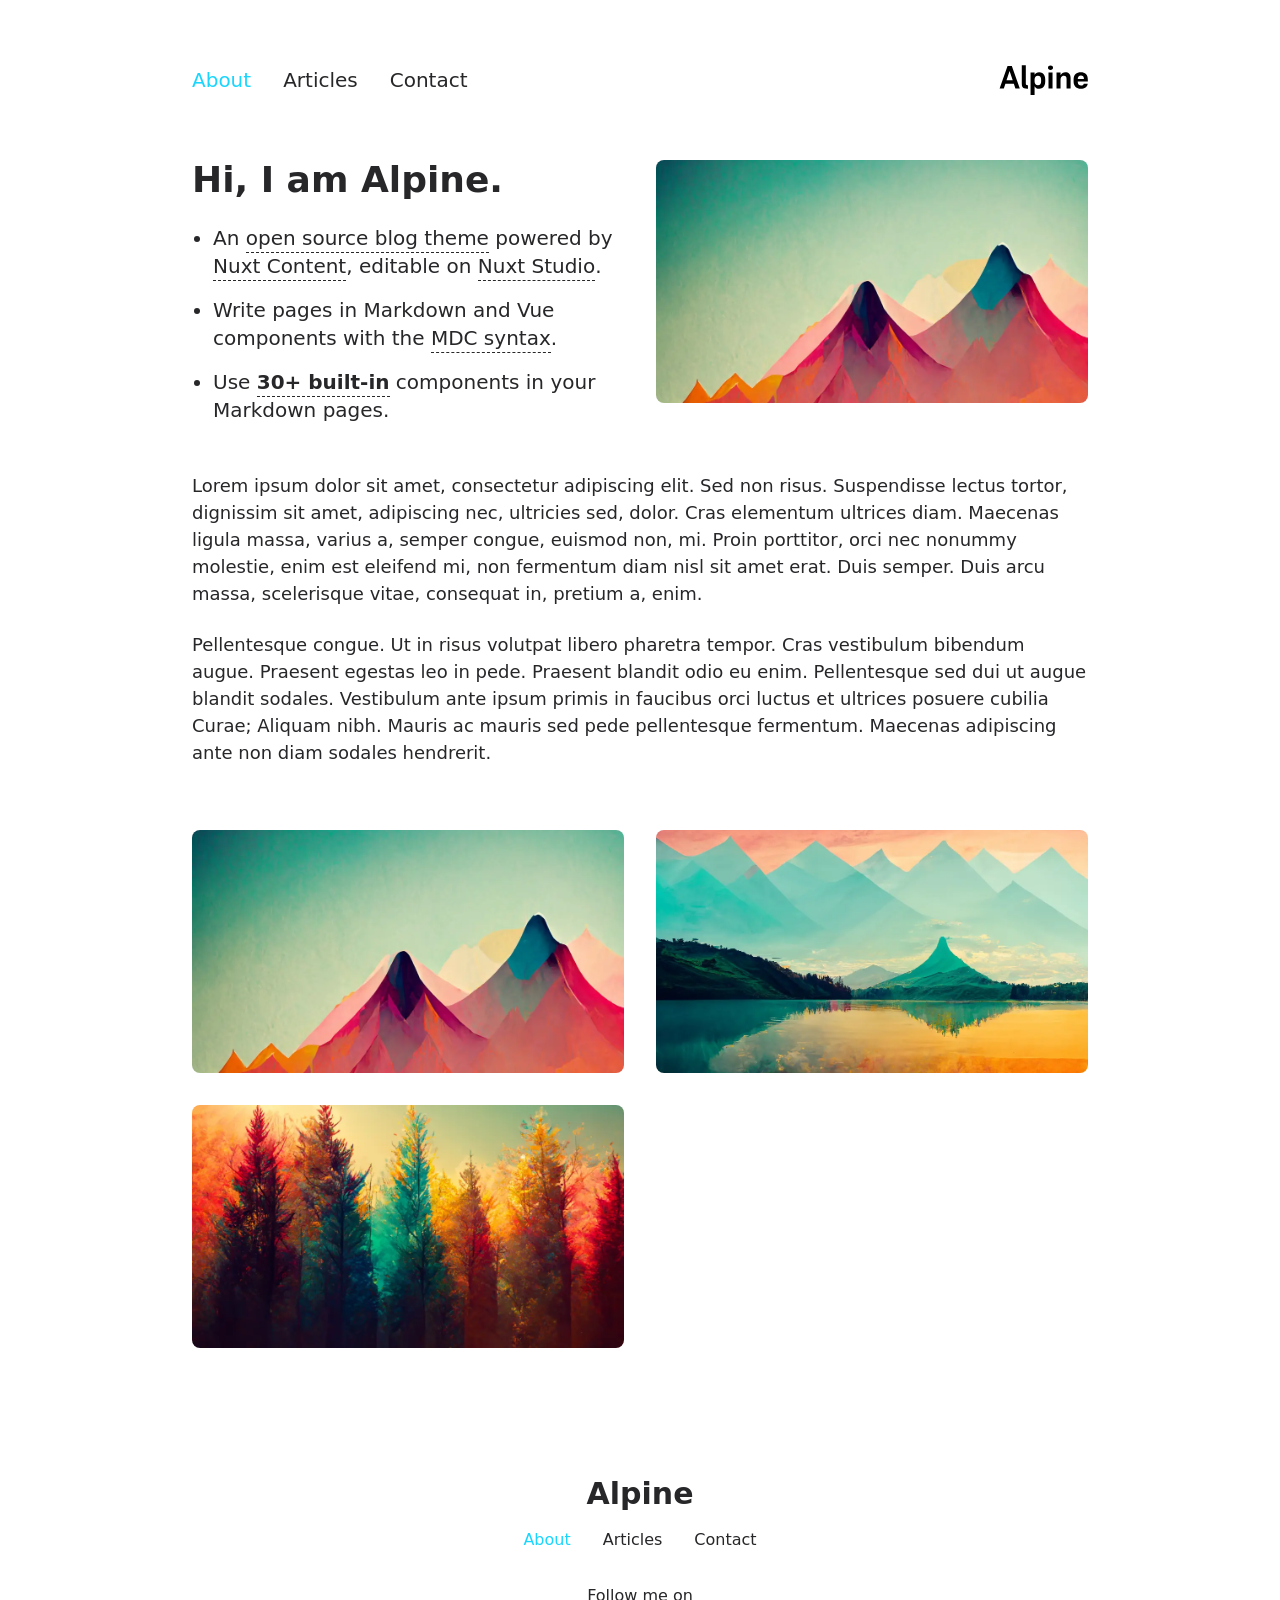
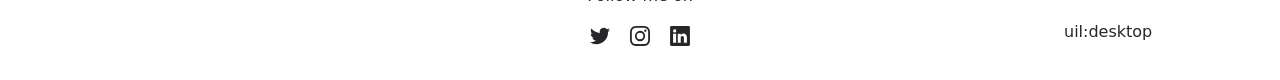
==== commit 4be45c19: "Deploying to gh-pages from @ jnelaw/ce-alpine@8c1e59165f2b6568418bdbd3920bce52dfdcf542 🚀" ====
--- a/index.html
+++ b/index.html
@@ -1,8 +1,8 @@
 <!DOCTYPE html>
-<html lang="en">
+<html  lang="en">
 <head><meta charset="utf-8">
+<meta name="viewport" content="width=device-width, initial-scale=1">
 <title>Alpine</title>
-<meta name="viewport" content="width=device-width, initial-scale=1">
 <meta name="twitter:card" content="summary_large_image">
 <meta property="og:image" content="/social-card-preview.png">
 <meta property="og:image:width" content="400">
@@ -10,7 +10,49 @@
 <meta property="og:image:alt" content="An image showcasing my project.">
 <meta property="og:title" content="Alpine">
 <meta name="description" content="An open source blog theme powered by Nuxt.">
-<meta property="og:description" content="An open source blog theme powered by Nuxt."><link rel="preload" as="fetch" crossorigin="anonymous" href="/_payload.json"><style id="pinceau-theme">@media { :root {--pinceau-mq: initial; --alpine-readableLine: 68ch;--alpine-backdrop-backgroundColor: #f4f4f5b3;--prose-code-inline-padding: 0.2rem 0.375rem 0.2rem 0.375rem;--prose-code-block-backdropFilter: contrast(1);--prose-code-block-border-style: solid;--prose-code-block-border-width: 1px;--prose-tbody-tr-borderBottom-style: dashed;--prose-tbody-tr-borderBottom-width: 1px;--prose-th-textAlign: inherit;--prose-thead-borderBottom-style: solid;--prose-thead-borderBottom-width: 1px;--prose-thead-border-style: solid;--prose-thead-border-width: 0px;--prose-table-textAlign: start;--prose-hr-width: 1px;--prose-hr-style: solid;--prose-li-listStylePosition: outside;--prose-ol-li-markerColor: currentColor;--prose-ol-paddingInlineStart: 21px;--prose-ol-listStyleType: decimal;--prose-ul-li-markerColor: currentColor;--prose-ul-paddingInlineStart: 21px;--prose-ul-listStyleType: disc;--prose-blockquote-border-style: solid;--prose-blockquote-border-width: 4px;--prose-blockquote-quotes: '201C' '201D' '2018' '2019';--prose-blockquote-paddingInlineStart: 24px;--prose-a-code-color-hover: currentColor;--prose-a-code-color-static: currentColor;--prose-a-hasCode-borderBottom: none;--prose-a-border-distance: 2px;--prose-a-border-color-hover: currentColor;--prose-a-border-color-static: currentColor;--prose-a-border-style-hover: solid;--prose-a-border-style-static: dashed;--prose-a-border-width: 1px;--prose-a-color-static: inherit;--prose-a-textDecoration: none;--prose-h6-margin: 3rem 0 2rem;--prose-h5-margin: 3rem 0 2rem;--prose-h4-margin: 3rem 0 2rem;--prose-h3-margin: 3rem 0 2rem;--prose-h2-margin: 3rem 0 2rem;--prose-h1-margin: 0 0 2rem;--prose-p-fontSize: 18px;--typography-lead-loose: 2;--typography-lead-relaxed: 1.625;--typography-lead-normal: 1.5;--typography-lead-snug: 1.375;--typography-lead-tight: 1.25;--typography-lead-none: 1;--typography-lead-10: 2.5rem;--typography-lead-9: 2.25rem;--typography-lead-8: 2rem;--typography-lead-7: 1.75rem;--typography-lead-6: 1.5rem;--typography-lead-5: 1.25rem;--typography-lead-4: 1rem;--typography-lead-3: .75rem;--typography-lead-2: .5rem;--typography-lead-1: .025rem;--typography-fontWeight-black: 900;--typography-fontWeight-extrabold: 800;--typography-fontWeight-bold: 700;--typography-fontWeight-semibold: 600;--typography-fontWeight-medium: 500;--typography-fontWeight-normal: 400;--typography-fontWeight-light: 300;--typography-fontWeight-extralight: 200;--typography-fontWeight-thin: 100;--typography-fontSize-9xl: 128px;--typography-fontSize-8xl: 96px;--typography-fontSize-7xl: 72px;--typography-fontSize-6xl: 60px;--typography-fontSize-5xl: 48px;--typography-fontSize-4xl: 36px;--typography-fontSize-3xl: 30px;--typography-fontSize-2xl: 24px;--typography-fontSize-xl: 20px;--typography-fontSize-lg: 18px;--typography-fontSize-base: 16px;--typography-fontSize-sm: 14px;--typography-fontSize-xs: 12px;--typography-letterSpacing-wide: 0.025em;--typography-letterSpacing-tight: -0.025em;--typography-verticalMargin-base: 24px;--typography-verticalMargin-sm: 16px;--elements-border-secondary-hover: [object Object];--elements-backdrop-background: #fffc;--elements-backdrop-filter: saturate(200%) blur(20px);--elements-container-maxWidth: 64rem;--lead-loose: 2;--lead-relaxed: 1.625;--lead-normal: 1.5;--lead-snug: 1.375;--lead-tight: 1.25;--lead-none: 1;--lead-10: 2.5rem;--lead-9: 2.25rem;--lead-8: 2rem;--lead-7: 1.75rem;--lead-6: 1.5rem;--lead-5: 1.25rem;--lead-4: 1rem;--lead-3: .75rem;--lead-2: .5rem;--lead-1: .025rem;--letterSpacing-widest: 0.1em;--letterSpacing-wider: 0.05em;--letterSpacing-wide: 0.025em;--letterSpacing-normal: 0em;--letterSpacing-tight: -0.025em;--letterSpacing-tighter: -0.05em;--fontSize-9xl: 8rem;--fontSize-8xl: 6rem;--fontSize-7xl: 4.5rem;--fontSize-6xl: 3.75rem;--fontSize-5xl: 3rem;--fontSize-4xl: 2.25rem;--fontSize-3xl: 1.875rem;--fontSize-2xl: 1.5rem;--fontSize-xl: 1.25rem;--fontSize-lg: 1.125rem;--fontSize-base: 1rem;--fontSize-sm: 0.875rem;--fontSize-xs: 0.75rem;--fontWeight-black: 900;--fontWeight-extrabold: 800;--fontWeight-bold: 700;--fontWeight-semibold: 600;--fontWeight-medium: 500;--fontWeight-normal: 400;--fontWeight-light: 300;--fontWeight-extralight: 200;--fontWeight-thin: 100;--font-mono: ui-monospace, SFMono-Regular, Menlo, Monaco, Consolas, Liberation Mono, Courier New, monospace;--font-serif: ui-serif, Georgia, Cambria, Times New Roman, Times, serif;--font-sans: ui-sans-serif, system-ui, -apple-system, BlinkMacSystemFont, Segoe UI, Roboto, Helvetica Neue, Arial, Noto Sans, sans-serif, Apple Color Emoji, Segoe UI Emoji, Segoe UI Symbol, Noto Color Emoji;--opacity-total: 1;--opacity-high: 0.8;--opacity-medium: 0.5;--opacity-soft: 0.3;--opacity-light: 0.15;--opacity-bright: 0.1;--opacity-noOpacity: 0;--borderWidth-lg: 3px;--borderWidth-md: 2px;--borderWidth-sm: 1px;--borderWidth-noBorder: 0;--space-rem-875: 0.875rem;--space-rem-625: 0.625rem;--space-rem-375: 0.375rem;--space-rem-125: 0.125rem;--space-px: 1px;--space-128: 32rem;--space-96: 24rem;--space-80: 20rem;--space-72: 18rem;--space-64: 16rem;--space-60: 15rem;--space-56: 14rem;--space-52: 13rem;--space-48: 12rem;--space-44: 11rem;--space-40: 10rem;--space-36: 9rem;--space-32: 8rem;--space-28: 7rem;--space-24: 6rem;--space-20: 5rem;--space-16: 4rem;--space-14: 3.5rem;--space-12: 3rem;--space-11: 2.75rem;--space-10: 2.5rem;--space-9: 2.25rem;--space-8: 2rem;--space-7: 1.75rem;--space-6: 1.5rem;--space-5: 1.25rem;--space-4: 1rem;--space-3: 0.75rem;--space-2: 0.5rem;--space-1: 0.25rem;--space-0: 0px;--size-full: 100%;--size-7xl: 80rem;--size-6xl: 72rem;--size-5xl: 64rem;--size-4xl: 56rem;--size-3xl: 48rem;--size-2xl: 42rem;--size-xl: 36rem;--size-lg: 32rem;--size-md: 28rem;--size-sm: 24rem;--size-xs: 20rem;--size-200: 200px;--size-104: 104px;--size-80: 80px;--size-64: 64px;--size-56: 56px;--size-48: 48px;--size-40: 40px;--size-32: 32px;--size-24: 24px;--size-20: 20px;--size-16: 16px;--size-12: 12px;--size-8: 8px;--size-6: 6px;--size-4: 4px;--size-2: 2px;--size-0: 0px;--radii-full: 9999px;--radii-3xl: 1.75rem;--radii-2xl: 1.5rem;--radii-xl: 1rem;--radii-lg: 0.75rem;--radii-md: 0.5rem;--radii-sm: 0.375rem;--radii-xs: 0.25rem;--radii-2xs: 0.125rem;--radii-none: 0px;--shadow-none: 0px 0px 0px 0px transparent;--shadow-lg: 0px 10px 15px -3px #000000, 0px 4px 6px -4px #000000;--shadow-md: 0px 4px 6px -1px #000000, 0px 2px 4px -2px #000000;--shadow-sm: 0px 1px 3px 0px #000000, 0px 1px 2px -1px #000000;--shadow-xs: 0px 1px 2px 0px #000000;--height-screen: 100vh;--width-screen: 100vw;--color-primary-900: #002e38;--color-primary-800: #005c70;--color-primary-700: #008aa9;--color-primary-600: #00b9e1;--color-primary-500: #1ad6ff;--color-primary-400: #40ddff;--color-primary-300: #66e4ff;--color-primary-200: #8deaff;--color-primary-100: #b3f1ff;--color-primary-50: #d9f8ff;--color-ruby-900: #380011;--color-ruby-800: #700021;--color-ruby-700: #a90032;--color-ruby-600: #e10043;--color-ruby-500: #ff1a5e;--color-ruby-400: #ff4079;--color-ruby-300: #ff6694;--color-ruby-200: #ff8dae;--color-ruby-100: #ffb3c9;--color-ruby-50: #ffd9e4;--color-pink-900: #380025;--color-pink-800: #70004b;--color-pink-700: #a90070;--color-pink-600: #e10095;--color-pink-500: #ff1ab2;--color-pink-400: #ff40bf;--color-pink-300: #ff66cc;--color-pink-200: #ff8dd8;--color-pink-100: #ffb3e5;--color-pink-50: #ffd9f2;--color-purple-900: #190038;--color-purple-800: #330070;--color-purple-700: #4c00a9;--color-purple-600: #6500e1;--color-purple-500: #811aff;--color-purple-400: #9640ff;--color-purple-300: #ab66ff;--color-purple-200: #c08dff;--color-purple-100: #d5b3ff;--color-purple-50: #ead9ff;--color-royalblue-900: #0b0531;--color-royalblue-800: #160a62;--color-royalblue-700: #211093;--color-royalblue-600: #2c15c4;--color-royalblue-500: #4127e8;--color-royalblue-400: #614bec;--color-royalblue-300: #806ff0;--color-royalblue-200: #a093f3;--color-royalblue-100: #c0b7f7;--color-royalblue-50: #dfdbfb;--color-indigoblue-900: #001238;--color-indigoblue-800: #002370;--color-indigoblue-700: #0035a9;--color-indigoblue-600: #0047e1;--color-indigoblue-500: #1a62ff;--color-indigoblue-400: #407cff;--color-indigoblue-300: #6696ff;--color-indigoblue-200: #8db0ff;--color-indigoblue-100: #b3cbff;--color-indigoblue-50: #d9e5ff;--color-blue-900: #002438;--color-blue-800: #004870;--color-blue-700: #006ca9;--color-blue-600: #0090e1;--color-blue-500: #1aadff;--color-blue-400: #40bbff;--color-blue-300: #66c8ff;--color-blue-200: #8dd6ff;--color-blue-100: #b3e4ff;--color-blue-50: #d9f1ff;--color-lightblue-900: #002e38;--color-lightblue-800: #005c70;--color-lightblue-700: #008aa9;--color-lightblue-600: #00b9e1;--color-lightblue-500: #1ad6ff;--color-lightblue-400: #40ddff;--color-lightblue-300: #66e4ff;--color-lightblue-200: #8deaff;--color-lightblue-100: #b3f1ff;--color-lightblue-50: #d9f8ff;--color-teal-900: #062a28;--color-teal-800: #0b544f;--color-teal-700: #117d77;--color-teal-600: #16a79e;--color-teal-500: #1cd1c6;--color-teal-400: #36e4da;--color-teal-300: #5fe9e1;--color-teal-200: #87efe9;--color-teal-100: #aff4f0;--color-teal-50: #d7faf8;--color-pear-900: #2a2b09;--color-pear-800: #545512;--color-pear-700: #7e801b;--color-pear-600: #a8aa24;--color-pear-500: #d0d32f;--color-pear-400: #d8da52;--color-pear-300: #e0e274;--color-pear-200: #e8e997;--color-pear-100: #eff0ba;--color-pear-50: #f7f8dc;--color-red-900: #380300;--color-red-800: #700700;--color-red-700: #a90a00;--color-red-600: #e10e00;--color-red-500: #ff281a;--color-red-400: #ff4c40;--color-red-300: #ff7066;--color-red-200: #ff948d;--color-red-100: #ffb7b3;--color-red-50: #ffdbd9;--color-orange-900: #381800;--color-orange-800: #702f00;--color-orange-700: #a94700;--color-orange-600: #e15e00;--color-orange-500: #ff7a1a;--color-orange-400: #ff9040;--color-orange-300: #ffa666;--color-orange-200: #ffbd8d;--color-orange-100: #ffd3b3;--color-orange-50: #ffe9d9;--color-yellow-900: #362b03;--color-yellow-800: #6d5605;--color-yellow-700: #a38108;--color-yellow-600: #daac0a;--color-yellow-500: #f5c828;--color-yellow-400: #f7d14c;--color-yellow-300: #f8da70;--color-yellow-200: #fae393;--color-yellow-100: #fcedb7;--color-yellow-50: #fdf6db;--color-green-900: #003f25;--color-green-800: #005e38;--color-green-700: #007e4a;--color-green-600: #009d5d;--color-green-500: #00bd6f;--color-green-400: #00dc82;--color-green-300: #30ffaa;--color-green-200: #83ffcc;--color-green-100: #acffdd;--color-green-50: #d6ffee;--color-gray-900: #18181B;--color-gray-800: #27272A;--color-gray-700: #3f3f46;--color-gray-600: #52525B;--color-gray-500: #71717A;--color-gray-400: #a1a1aa;--color-gray-300: #D4d4d8;--color-gray-200: #e4e4e7;--color-gray-100: #f4f4f5;--color-gray-50: #fafafa;--color-black: #0c0c0d;--color-white: #FFFFFF;--media-portrait: only screen and (orientation: portrait);--media-landscape: only screen and (orientation: landscape);--media-rm: (prefers-reduced-motion: reduce);--media-2xl: (min-width: 1536px);--media-xl: (min-width: 1280px);--media-lg: (min-width: 1024px);--media-md: (min-width: 768px);--media-sm: (min-width: 640px);--media-xs: (min-width: 475px);--alpine-body-color: var(--color-gray-800);--alpine-body-backgroundColor: var(--color-white);--prose-code-inline-fontWeight: var(--typography-fontWeight-normal);--prose-code-inline-fontSize: var(--typography-fontSize-sm);--prose-code-inline-borderRadius: var(--radii-xs);--prose-code-block-pre-padding: var(--typography-verticalMargin-sm);--prose-code-block-margin: var(--typography-verticalMargin-base) 0;--prose-code-block-fontSize: var(--typography-fontSize-sm);--prose-tbody-code-inline-fontSize: var(--typography-fontSize-sm);--prose-tbody-td-padding: var(--typography-verticalMargin-sm);--prose-th-fontWeight: var(--typography-fontWeight-semibold);--prose-th-padding: 0 var(--typography-verticalMargin-sm) var(--typography-verticalMargin-sm) var(--typography-verticalMargin-sm);--prose-table-lineHeight: var(--typography-lead-6);--prose-table-fontSize: var(--typography-fontSize-sm);--prose-table-margin: var(--typography-verticalMargin-base) 0;--prose-hr-margin: var(--typography-verticalMargin-base) 0;--prose-li-margin: var(--typography-verticalMargin-sm) 0;--prose-ol-margin: var(--typography-verticalMargin-base) 0;--prose-ul-margin: var(--typography-verticalMargin-base) 0;--prose-blockquote-margin: var(--typography-verticalMargin-base) 0;--prose-a-code-border-style: var(--prose-a-border-style-static);--prose-a-code-border-width: var(--prose-a-border-width);--prose-a-fontWeight: var(--typography-fontWeight-medium);--prose-img-margin: var(--typography-verticalMargin-base) 0;--prose-strong-fontWeight: var(--typography-fontWeight-semibold);--prose-h6-iconSize: var(--typography-fontSize-base);--prose-h6-fontWeight: var(--typography-fontWeight-semibold);--prose-h6-lineHeight: var(--typography-lead-normal);--prose-h6-fontSize: var(--typography-fontSize-lg);--prose-h5-iconSize: var(--typography-fontSize-lg);--prose-h5-fontWeight: var(--typography-fontWeight-semibold);--prose-h5-lineHeight: var(--typography-lead-snug);--prose-h5-fontSize: var(--typography-fontSize-xl);--prose-h4-iconSize: var(--typography-fontSize-lg);--prose-h4-letterSpacing: var(--typography-letterSpacing-tight);--prose-h4-fontWeight: var(--typography-fontWeight-semibold);--prose-h4-lineHeight: var(--typography-lead-snug);--prose-h4-fontSize: var(--typography-fontSize-2xl);--prose-h3-iconSize: var(--typography-fontSize-xl);--prose-h3-letterSpacing: var(--typography-letterSpacing-tight);--prose-h3-fontWeight: var(--typography-fontWeight-semibold);--prose-h3-lineHeight: var(--typography-lead-snug);--prose-h3-fontSize: var(--typography-fontSize-3xl);--prose-h2-iconSize: var(--typography-fontSize-2xl);--prose-h2-letterSpacing: var(--typography-letterSpacing-tight);--prose-h2-fontWeight: var(--typography-fontWeight-semibold);--prose-h2-lineHeight: var(--typography-lead-tight);--prose-h2-fontSize: var(--typography-fontSize-4xl);--prose-h1-iconSize: var(--typography-fontSize-3xl);--prose-h1-letterSpacing: var(--typography-letterSpacing-tight);--prose-h1-fontWeight: var(--typography-fontWeight-bold);--prose-h1-lineHeight: var(--typography-lead-tight);--prose-h1-fontSize: var(--typography-fontSize-5xl);--prose-p-br-margin: var(--typography-verticalMargin-base) 0 0 0;--prose-p-margin: var(--typography-verticalMargin-base) 0;--prose-p-lineHeight: var(--typography-lead-normal);--typography-color-primary-900: var(--color-primary-900);--typography-color-primary-800: var(--color-primary-800);--typography-color-primary-700: var(--color-primary-700);--typography-color-primary-600: var(--color-primary-600);--typography-color-primary-500: var(--color-primary-500);--typography-color-primary-400: var(--color-primary-400);--typography-color-primary-300: var(--color-primary-300);--typography-color-primary-200: var(--color-primary-200);--typography-color-primary-100: var(--color-primary-100);--typography-color-primary-50: var(--color-primary-50);--typography-font-code: var(--font-mono);--typography-font-body: var(--font-sans);--typography-font-display: var(--font-sans);--typography-body-backgroundColor: var(--color-white);--typography-body-color: var(--color-black);--elements-state-danger-borderColor-secondary: var(--color-red-200);--elements-state-danger-borderColor-primary: var(--color-red-100);--elements-state-danger-backgroundColor-secondary: var(--color-red-100);--elements-state-danger-backgroundColor-primary: var(--color-red-50);--elements-state-danger-color-secondary: var(--color-red-600);--elements-state-danger-color-primary: var(--color-red-500);--elements-state-warning-borderColor-secondary: var(--color-yellow-200);--elements-state-warning-borderColor-primary: var(--color-yellow-100);--elements-state-warning-backgroundColor-secondary: var(--color-yellow-100);--elements-state-warning-backgroundColor-primary: var(--color-yellow-50);--elements-state-warning-color-secondary: var(--color-yellow-700);--elements-state-warning-color-primary: var(--color-yellow-600);--elements-state-success-borderColor-secondary: var(--color-green-200);--elements-state-success-borderColor-primary: var(--color-green-100);--elements-state-success-backgroundColor-secondary: var(--color-green-100);--elements-state-success-backgroundColor-primary: var(--color-green-50);--elements-state-success-color-secondary: var(--color-green-600);--elements-state-success-color-primary: var(--color-green-500);--elements-state-info-borderColor-secondary: var(--color-blue-200);--elements-state-info-borderColor-primary: var(--color-blue-100);--elements-state-info-backgroundColor-secondary: var(--color-blue-100);--elements-state-info-backgroundColor-primary: var(--color-blue-50);--elements-state-info-color-secondary: var(--color-blue-600);--elements-state-info-color-primary: var(--color-blue-500);--elements-state-primary-borderColor-secondary: var(--color-primary-200);--elements-state-primary-borderColor-primary: var(--color-primary-100);--elements-state-primary-backgroundColor-secondary: var(--color-primary-100);--elements-state-primary-backgroundColor-primary: var(--color-primary-50);--elements-state-primary-color-secondary: var(--color-primary-700);--elements-state-primary-color-primary: var(--color-primary-600);--elements-surface-secondary-backgroundColor: var(--color-gray-200);--elements-surface-primary-backgroundColor: var(--color-gray-100);--elements-surface-background-base: var(--color-gray-100);--elements-border-secondary-static: var(--color-gray-200);--elements-border-primary-hover: var(--color-gray-200);--elements-border-primary-static: var(--color-gray-100);--elements-container-padding-md: var(--space-16);--elements-container-padding-sm: var(--space-12);--elements-container-padding-xs: var(--space-8);--elements-container-padding-mobile: var(--space-6);--elements-text-secondary-color-hover: var(--color-gray-700);--elements-text-secondary-color-static: var(--color-gray-500);--elements-text-primary-color-static: var(--color-gray-900);--text-6xl-lineHeight: var(--lead-none);--text-6xl-fontSize: var(--fontSize-6xl);--text-5xl-lineHeight: var(--lead-none);--text-5xl-fontSize: var(--fontSize-5xl);--text-4xl-lineHeight: var(--lead-10);--text-4xl-fontSize: var(--fontSize-4xl);--text-3xl-lineHeight: var(--lead-9);--text-3xl-fontSize: var(--fontSize-3xl);--text-2xl-lineHeight: var(--lead-8);--text-2xl-fontSize: var(--fontSize-2xl);--text-xl-lineHeight: var(--lead-7);--text-xl-fontSize: var(--fontSize-xl);--text-lg-lineHeight: var(--lead-7);--text-lg-fontSize: var(--fontSize-lg);--text-base-lineHeight: var(--lead-6);--text-base-fontSize: var(--fontSize-base);--text-sm-lineHeight: var(--lead-5);--text-sm-fontSize: var(--fontSize-sm);--text-xs-lineHeight: var(--lead-4);--text-xs-fontSize: var(--fontSize-xs);--shadow-2xl: 0px 25px 50px -12px var(--color-gray-900);--shadow-xl: 0px 20px 25px -5px var(--color-gray-400), 0px 8px 10px -6px #000000;--color-secondary-900: var(--color-gray-900);--color-secondary-800: var(--color-gray-800);--color-secondary-700: var(--color-gray-700);--color-secondary-600: var(--color-gray-600);--color-secondary-500: var(--color-gray-500);--color-secondary-400: var(--color-gray-400);--color-secondary-300: var(--color-gray-300);--color-secondary-200: var(--color-gray-200);--color-secondary-100: var(--color-gray-100);--color-secondary-50: var(--color-gray-50);--prose-a-code-background-hover: var(--typography-color-primary-50);--prose-a-code-border-color-hover: var(--typography-color-primary-500);--prose-a-color-hover: var(--typography-color-primary-500);--typography-color-secondary-900: var(--color-secondary-900);--typography-color-secondary-800: var(--color-secondary-800);--typography-color-secondary-700: var(--color-secondary-700);--typography-color-secondary-600: var(--color-secondary-600);--typography-color-secondary-500: var(--color-secondary-500);--typography-color-secondary-400: var(--color-secondary-400);--typography-color-secondary-300: var(--color-secondary-300);--typography-color-secondary-200: var(--color-secondary-200);--typography-color-secondary-100: var(--color-secondary-100);--typography-color-secondary-50: var(--color-secondary-50);--prose-code-inline-backgroundColor: var(--typography-color-secondary-100);--prose-code-inline-color: var(--typography-color-secondary-700);--prose-code-block-backgroundColor: var(--typography-color-secondary-100);--prose-code-block-color: var(--typography-color-secondary-700);--prose-code-block-border-color: var(--typography-color-secondary-200);--prose-tbody-tr-borderBottom-color: var(--typography-color-secondary-200);--prose-th-color: var(--typography-color-secondary-600);--prose-thead-borderBottom-color: var(--typography-color-secondary-200);--prose-thead-border-color: var(--typography-color-secondary-300);--prose-hr-color: var(--typography-color-secondary-200);--prose-blockquote-border-color: var(--typography-color-secondary-200);--prose-blockquote-color: var(--typography-color-secondary-500);--prose-a-code-border-color-static: var(--typography-color-secondary-400); } }@media { :root.dark {--pinceau-mq: dark; --alpine-backdrop-backgroundColor: #18181bb3;--prose-code-block-backdropFilter: contrast(1);--prose-ol-li-markerColor: currentColor;--prose-ul-li-markerColor: currentColor;--prose-a-code-color-hover: currentColor;--prose-a-code-color-static: currentColor;--prose-a-border-color-hover: currentColor;--prose-a-border-color-static: currentColor;--prose-a-color-static: inherit;--elements-backdrop-background: #0c0d0ccc;--alpine-body-color: var(--color-gray-200);--alpine-body-backgroundColor: var(--color-black);--typography-body-backgroundColor: var(--color-black);--typography-body-color: var(--color-white);--elements-state-danger-borderColor-secondary: var(--color-red-700);--elements-state-danger-borderColor-primary: var(--color-red-800);--elements-state-danger-backgroundColor-secondary: var(--color-red-800);--elements-state-danger-backgroundColor-primary: var(--color-red-900);--elements-state-danger-color-secondary: var(--color-red-200);--elements-state-danger-color-primary: var(--color-red-300);--elements-state-warning-borderColor-secondary: var(--color-yellow-700);--elements-state-warning-borderColor-primary: var(--color-yellow-800);--elements-state-warning-backgroundColor-secondary: var(--color-yellow-800);--elements-state-warning-backgroundColor-primary: var(--color-yellow-900);--elements-state-warning-color-secondary: var(--color-yellow-200);--elements-state-warning-color-primary: var(--color-yellow-400);--elements-state-success-borderColor-secondary: var(--color-green-700);--elements-state-success-borderColor-primary: var(--color-green-800);--elements-state-success-backgroundColor-secondary: var(--color-green-800);--elements-state-success-backgroundColor-primary: var(--color-green-900);--elements-state-success-color-secondary: var(--color-green-200);--elements-state-success-color-primary: var(--color-green-400);--elements-state-info-borderColor-secondary: var(--color-blue-700);--elements-state-info-borderColor-primary: var(--color-blue-800);--elements-state-info-backgroundColor-secondary: var(--color-blue-800);--elements-state-info-backgroundColor-primary: var(--color-blue-900);--elements-state-info-color-secondary: var(--color-blue-200);--elements-state-info-color-primary: var(--color-blue-400);--elements-state-primary-borderColor-secondary: var(--color-primary-700);--elements-state-primary-borderColor-primary: var(--color-primary-800);--elements-state-primary-backgroundColor-secondary: var(--color-primary-800);--elements-state-primary-backgroundColor-primary: var(--color-primary-900);--elements-state-primary-color-secondary: var(--color-primary-200);--elements-state-primary-color-primary: var(--color-primary-400);--elements-surface-secondary-backgroundColor: var(--color-gray-800);--elements-surface-primary-backgroundColor: var(--color-gray-900);--elements-surface-background-base: var(--color-gray-900);--elements-border-secondary-static: var(--color-gray-800);--elements-border-primary-hover: var(--color-gray-800);--elements-border-primary-static: var(--color-gray-900);--elements-text-secondary-color-hover: var(--color-gray-200);--elements-text-secondary-color-static: var(--color-gray-400);--elements-text-primary-color-static: var(--color-gray-50);--prose-a-code-background-hover: var(--typography-color-primary-900);--prose-a-code-border-color-hover: var(--typography-color-primary-600);--prose-a-color-hover: var(--typography-color-primary-400);--prose-code-inline-backgroundColor: var(--typography-color-secondary-800);--prose-code-inline-color: var(--typography-color-secondary-200);--prose-code-block-backgroundColor: var(--typography-color-secondary-900);--prose-code-block-color: var(--typography-color-secondary-200);--prose-code-block-border-color: var(--typography-color-secondary-800);--prose-tbody-tr-borderBottom-color: var(--typography-color-secondary-800);--prose-th-color: var(--typography-color-secondary-400);--prose-thead-borderBottom-color: var(--typography-color-secondary-800);--prose-thead-border-color: var(--typography-color-secondary-600);--prose-hr-color: var(--typography-color-secondary-800);--prose-blockquote-border-color: var(--typography-color-secondary-700);--prose-blockquote-color: var(--typography-color-secondary-400);--prose-a-code-border-color-static: var(--typography-color-secondary-600); } }</style><style id="pinceau-runtime-hydratable">@media{.phy[--]{--puid:6Pb2h1-v;}.pv-Df7qMC{max-width:var(--elements-container-maxWidth);padding-left:var(--elements-container-padding-mobile);padding-right:var(--elements-container-padding-mobile);}@media (min-width: 475px){.pv-Df7qMC{padding-left:var(--elements-container-padding-xs);padding-right:var(--elements-container-padding-xs);}}@media (min-width: 640px){.pv-Df7qMC{padding-left:var(--elements-container-padding-sm);padding-right:var(--elements-container-padding-sm);}}@media (min-width: 768px){.pv-Df7qMC{padding-left:var(--elements-container-padding-md);padding-right:var(--elements-container-padding-md);}}} @media{.phy[--]{--puid:3bmrJN-c;}.pc-3bmrJN[data-v-44329c9f]{---6-li-cols:2;}} </style><link rel="modulepreload" as="script" crossorigin href="/_nuxt/entry.5566e4a0.js"><link rel="preload" as="style" href="/_nuxt/entry.2b709d1c.css"><link rel="modulepreload" as="script" crossorigin href="/_nuxt/NuxtImg.a597a87a.js"><link rel="modulepreload" as="script" crossorigin href="/_nuxt/document-driven.cd6c20a4.js"><link rel="modulepreload" as="script" crossorigin href="/_nuxt/DocumentDrivenEmpty.edfa5060.js"><link rel="modulepreload" as="script" crossorigin href="/_nuxt/ContentRenderer.788649c7.js"><link rel="modulepreload" as="script" crossorigin href="/_nuxt/ContentRendererMarkdown.4164a904.js"><link rel="modulepreload" as="script" crossorigin href="/_nuxt/DocumentDrivenNotFound.c0fc6e75.js"><link rel="preload" as="style" href="/_nuxt/DocumentDrivenNotFound.aa939160.css"><link rel="modulepreload" as="script" crossorigin href="/_nuxt/default.c2d03955.js"><link rel="modulepreload" as="script" crossorigin href="/_nuxt/Hero.2f759b81.js"><link rel="preload" as="style" href="/_nuxt/Hero.40fe82b2.css"><link rel="modulepreload" as="script" crossorigin href="/_nuxt/ContentSlot.628abe72.js"><link rel="modulepreload" as="script" crossorigin href="/_nuxt/ProseUl.a93b8cda.js"><link rel="preload" as="style" href="/_nuxt/ProseUl.0edd7272.css"><link rel="modulepreload" as="script" crossorigin href="/_nuxt/ProseLi.4ed02e74.js"><link rel="preload" as="style" href="/_nuxt/ProseLi.a0b5f8a8.css"><link rel="modulepreload" as="script" crossorigin href="/_nuxt/ProseA.c542b613.js"><link rel="preload" as="style" href="/_nuxt/ProseA.baee409d.css"><link rel="modulepreload" as="script" crossorigin href="/_nuxt/ProseStrong.33375457.js"><link rel="preload" as="style" href="/_nuxt/ProseStrong.b01d4b3b.css"><link rel="modulepreload" as="script" crossorigin href="/_nuxt/ProseP.564b3a2b.js"><link rel="preload" as="style" href="/_nuxt/ProseP.b99f89cd.css"><link rel="modulepreload" as="script" crossorigin href="/_nuxt/Gallery.3d8e3c09.js"><link rel="preload" as="style" href="/_nuxt/Gallery.c50df0ef.css"><link rel="prefetch" as="style" href="/_nuxt/article.06aa1a19.css"><link rel="prefetch" as="script" crossorigin href="/_nuxt/article.e938b8ec.js"><link rel="prefetch" as="script" crossorigin href="/_nuxt/date.824a539b.js"><link rel="prefetch" as="script" crossorigin href="/_nuxt/page.f5e42f3b.js"><link rel="prefetch" as="script" crossorigin href="/_nuxt/client-db.44644c46.js"><link rel="prefetch" as="script" crossorigin href="/_nuxt/debug.0035d602.js"><link rel="prefetch" as="style" href="/_nuxt/useStudio.a92b5f33.css"><link rel="prefetch" as="script" crossorigin href="/_nuxt/useStudio.1464136a.js"><link rel="prefetch" as="script" crossorigin href="/_nuxt/asyncData.844bccfe.js"><link rel="prefetch" as="style" href="/_nuxt/error-404.7910d5ca.css"><link rel="prefetch" as="script" crossorigin href="/_nuxt/error-404.369df756.js"><link rel="prefetch" as="style" href="/_nuxt/error-500.1db01289.css"><link rel="prefetch" as="script" crossorigin href="/_nuxt/error-500.b4777965.js"><link rel="stylesheet" href="/_nuxt/entry.2b709d1c.css"><link rel="stylesheet" href="/_nuxt/DocumentDrivenNotFound.aa939160.css"><link rel="stylesheet" href="/_nuxt/Hero.40fe82b2.css"><link rel="stylesheet" href="/_nuxt/ProseUl.0edd7272.css"><link rel="stylesheet" href="/_nuxt/ProseLi.a0b5f8a8.css"><link rel="stylesheet" href="/_nuxt/ProseA.baee409d.css"><link rel="stylesheet" href="/_nuxt/ProseStrong.b01d4b3b.css"><link rel="stylesheet" href="/_nuxt/ProseP.b99f89cd.css"><link rel="stylesheet" href="/_nuxt/Gallery.c50df0ef.css"><script>"use strict";(()=>{const a=window,e=document.documentElement,m=["dark","light"],c=window.localStorage.getItem("nuxt-color-mode")||"system";let n=c==="system"?f():c;const l=e.getAttribute("data-color-mode-forced");l&&(n=l),i(n),a["__NUXT_COLOR_MODE__"]={preference:c,value:n,getColorScheme:f,addColorScheme:i,removeColorScheme:d};function i(o){const t=""+o+"",s="";e.classList?e.classList.add(t):e.className+=" "+t,s&&e.setAttribute("data-"+s,o)}function d(o){const t=""+o+"",s="";e.classList?e.classList.remove(t):e.className=e.className.replace(new RegExp(t,"g"),""),s&&e.removeAttribute("data-"+s)}function r(o){return a.matchMedia("(prefers-color-scheme"+o+")")}function f(){if(a.matchMedia&&r("").media!=="not all"){for(const o of m)if(r(":"+o).matches)return o}return"light"}})();
+<meta property="og:description" content="An open source blog theme powered by Nuxt.">
+<link rel="preload" as="fetch" crossorigin="anonymous" href="/_payload.json">
+<link rel="stylesheet" href="/_nuxt/entry.1e890cc0.css">
+<link rel="stylesheet" href="/_nuxt/DocumentDrivenNotFound.f5670325.css">
+<link rel="stylesheet" href="/_nuxt/Hero.067c2d2d.css">
+<link rel="stylesheet" href="/_nuxt/ProseUl.0edd7272.css">
+<link rel="stylesheet" href="/_nuxt/ProseLi.a0b5f8a8.css">
+<link rel="stylesheet" href="/_nuxt/ProseA.baee409d.css">
+<link rel="stylesheet" href="/_nuxt/ProseStrong.b01d4b3b.css">
+<link rel="stylesheet" href="/_nuxt/ProseP.b99f89cd.css">
+<link rel="stylesheet" href="/_nuxt/Gallery.cbf6ded7.css">
+<link rel="modulepreload" as="script" crossorigin href="/_nuxt/entry.67f90318.js">
+<link rel="modulepreload" as="script" crossorigin href="/_nuxt/NuxtImg.e046616a.js">
+<link rel="modulepreload" as="script" crossorigin href="/_nuxt/document-driven.d1c44ab8.js">
+<link rel="modulepreload" as="script" crossorigin href="/_nuxt/DocumentDrivenEmpty.8c22261b.js">
+<link rel="modulepreload" as="script" crossorigin href="/_nuxt/ContentRenderer.bdbeb4c4.js">
+<link rel="modulepreload" as="script" crossorigin href="/_nuxt/ContentRendererMarkdown.vue.efae17f0.js">
+<link rel="modulepreload" as="script" crossorigin href="/_nuxt/DocumentDrivenNotFound.2866e956.js">
+<link rel="modulepreload" as="script" crossorigin href="/_nuxt/default.c4cbc823.js">
+<link rel="modulepreload" as="script" crossorigin href="/_nuxt/ContentRendererMarkdown.e5d822a4.js">
+<link rel="modulepreload" as="script" crossorigin href="/_nuxt/Hero.85029cb7.js">
+<link rel="modulepreload" as="script" crossorigin href="/_nuxt/MDCSlot.7fe580b8.js">
+<link rel="modulepreload" as="script" crossorigin href="/_nuxt/slot.c6d72157.js">
+<link rel="modulepreload" as="script" crossorigin href="/_nuxt/ProseUl.4c6a7226.js">
+<link rel="modulepreload" as="script" crossorigin href="/_nuxt/ProseLi.0aace42e.js">
+<link rel="modulepreload" as="script" crossorigin href="/_nuxt/ProseA.9a2cef58.js">
+<link rel="modulepreload" as="script" crossorigin href="/_nuxt/ProseStrong.51307eb6.js">
+<link rel="modulepreload" as="script" crossorigin href="/_nuxt/ProseP.69488843.js">
+<link rel="modulepreload" as="script" crossorigin href="/_nuxt/Gallery.3c45ac7d.js">
+<link rel="prefetch" as="style" href="/_nuxt/article.48a712b4.css">
+<link rel="prefetch" as="script" crossorigin href="/_nuxt/article.ad06054e.js">
+<link rel="prefetch" as="script" crossorigin href="/_nuxt/date.824a539b.js">
+<link rel="prefetch" as="script" crossorigin href="/_nuxt/page.d54fb820.js">
+<link rel="prefetch" as="script" crossorigin href="/_nuxt/client-db.fe9b9498.js">
+<link rel="prefetch" as="script" crossorigin href="/_nuxt/debug.d6771d18.js">
+<link rel="prefetch" as="style" href="/_nuxt/useStudio.e78b9f8e.css">
+<link rel="prefetch" as="script" crossorigin href="/_nuxt/useStudio.bc5e2376.js">
+<link rel="prefetch" as="style" href="/_nuxt/error-404.7910d5ca.css">
+<link rel="prefetch" as="script" crossorigin href="/_nuxt/error-404.fc2cbe5f.js">
+<link rel="prefetch" as="style" href="/_nuxt/error-500.1db01289.css">
+<link rel="prefetch" as="script" crossorigin href="/_nuxt/error-500.343d287d.js">
+<script type="module" src="/_nuxt/entry.67f90318.js" crossorigin></script><style id="pinceau-runtime-hydratable">@media{.phy[--]{--puid:aWMfEP-v;}.pv-QPkchH{max-width:var(--elements-container-maxWidth);padding-left:var(--elements-container-padding-mobile);padding-right:var(--elements-container-padding-mobile);}@media (min-width: 475px){.pv-QPkchH{padding-left:var(--elements-container-padding-xs);padding-right:var(--elements-container-padding-xs);}}@media (min-width: 640px){.pv-QPkchH{padding-left:var(--elements-container-padding-sm);padding-right:var(--elements-container-padding-sm);}}@media (min-width: 768px){.pv-QPkchH{padding-left:var(--elements-container-padding-md);padding-right:var(--elements-container-padding-md);}}} @media{.phy[--]{--puid:CzMjBi-c;}.pc-CzMjBi[data-v-be78bbe5]{---6-li-cols:2;}} </style><style id="pinceau-theme">@media { :root {--pinceau-mq: initial; --alpine-readableLine: 68ch;--alpine-backdrop-backgroundColor: #f4f4f5b3;--prose-code-inline-padding: 0.2rem 0.375rem 0.2rem 0.375rem;--prose-code-block-backdropFilter: contrast(1);--prose-code-block-border-style: solid;--prose-code-block-border-width: 1px;--prose-tbody-tr-borderBottom-style: dashed;--prose-tbody-tr-borderBottom-width: 1px;--prose-th-textAlign: inherit;--prose-thead-borderBottom-style: solid;--prose-thead-borderBottom-width: 1px;--prose-thead-border-style: solid;--prose-thead-border-width: 0px;--prose-table-textAlign: start;--prose-hr-width: 1px;--prose-hr-style: solid;--prose-li-listStylePosition: outside;--prose-ol-li-markerColor: currentColor;--prose-ol-paddingInlineStart: 21px;--prose-ol-listStyleType: decimal;--prose-ul-li-markerColor: currentColor;--prose-ul-paddingInlineStart: 21px;--prose-ul-listStyleType: disc;--prose-blockquote-border-style: solid;--prose-blockquote-border-width: 4px;--prose-blockquote-quotes: '201C' '201D' '2018' '2019';--prose-blockquote-paddingInlineStart: 24px;--prose-a-code-color-hover: currentColor;--prose-a-code-color-static: currentColor;--prose-a-hasCode-borderBottom: none;--prose-a-border-distance: 2px;--prose-a-border-color-hover: currentColor;--prose-a-border-color-static: currentColor;--prose-a-border-style-hover: solid;--prose-a-border-style-static: dashed;--prose-a-border-width: 1px;--prose-a-color-static: inherit;--prose-a-textDecoration: none;--prose-h6-margin: 3rem 0 2rem;--prose-h5-margin: 3rem 0 2rem;--prose-h4-margin: 3rem 0 2rem;--prose-h3-margin: 3rem 0 2rem;--prose-h2-margin: 3rem 0 2rem;--prose-h1-margin: 0 0 2rem;--prose-p-fontSize: 18px;--typography-lead-loose: 2;--typography-lead-relaxed: 1.625;--typography-lead-normal: 1.5;--typography-lead-snug: 1.375;--typography-lead-tight: 1.25;--typography-lead-none: 1;--typography-lead-10: 2.5rem;--typography-lead-9: 2.25rem;--typography-lead-8: 2rem;--typography-lead-7: 1.75rem;--typography-lead-6: 1.5rem;--typography-lead-5: 1.25rem;--typography-lead-4: 1rem;--typography-lead-3: .75rem;--typography-lead-2: .5rem;--typography-lead-1: .025rem;--typography-fontWeight-black: 900;--typography-fontWeight-extrabold: 800;--typography-fontWeight-bold: 700;--typography-fontWeight-semibold: 600;--typography-fontWeight-medium: 500;--typography-fontWeight-normal: 400;--typography-fontWeight-light: 300;--typography-fontWeight-extralight: 200;--typography-fontWeight-thin: 100;--typography-fontSize-9xl: 128px;--typography-fontSize-8xl: 96px;--typography-fontSize-7xl: 72px;--typography-fontSize-6xl: 60px;--typography-fontSize-5xl: 48px;--typography-fontSize-4xl: 36px;--typography-fontSize-3xl: 30px;--typography-fontSize-2xl: 24px;--typography-fontSize-xl: 20px;--typography-fontSize-lg: 18px;--typography-fontSize-base: 16px;--typography-fontSize-sm: 14px;--typography-fontSize-xs: 12px;--typography-letterSpacing-wide: 0.025em;--typography-letterSpacing-tight: -0.025em;--typography-verticalMargin-base: 24px;--typography-verticalMargin-sm: 16px;--elements-border-secondary-hover: [object Object];--elements-backdrop-background: #fffc;--elements-backdrop-filter: saturate(200%) blur(20px);--elements-container-maxWidth: 64rem;--lead-loose: 2;--lead-relaxed: 1.625;--lead-normal: 1.5;--lead-snug: 1.375;--lead-tight: 1.25;--lead-none: 1;--lead-10: 2.5rem;--lead-9: 2.25rem;--lead-8: 2rem;--lead-7: 1.75rem;--lead-6: 1.5rem;--lead-5: 1.25rem;--lead-4: 1rem;--lead-3: .75rem;--lead-2: .5rem;--lead-1: .025rem;--letterSpacing-widest: 0.1em;--letterSpacing-wider: 0.05em;--letterSpacing-wide: 0.025em;--letterSpacing-normal: 0em;--letterSpacing-tight: -0.025em;--letterSpacing-tighter: -0.05em;--fontSize-9xl: 8rem;--fontSize-8xl: 6rem;--fontSize-7xl: 4.5rem;--fontSize-6xl: 3.75rem;--fontSize-5xl: 3rem;--fontSize-4xl: 2.25rem;--fontSize-3xl: 1.875rem;--fontSize-2xl: 1.5rem;--fontSize-xl: 1.25rem;--fontSize-lg: 1.125rem;--fontSize-base: 1rem;--fontSize-sm: 0.875rem;--fontSize-xs: 0.75rem;--fontWeight-black: 900;--fontWeight-extrabold: 800;--fontWeight-bold: 700;--fontWeight-semibold: 600;--fontWeight-medium: 500;--fontWeight-normal: 400;--fontWeight-light: 300;--fontWeight-extralight: 200;--fontWeight-thin: 100;--font-mono: ui-monospace, SFMono-Regular, Menlo, Monaco, Consolas, Liberation Mono, Courier New, monospace;--font-serif: ui-serif, Georgia, Cambria, Times New Roman, Times, serif;--font-sans: ui-sans-serif, system-ui, -apple-system, BlinkMacSystemFont, Segoe UI, Roboto, Helvetica Neue, Arial, Noto Sans, sans-serif, Apple Color Emoji, Segoe UI Emoji, Segoe UI Symbol, Noto Color Emoji;--opacity-total: 1;--opacity-high: 0.8;--opacity-medium: 0.5;--opacity-soft: 0.3;--opacity-light: 0.15;--opacity-bright: 0.1;--opacity-noOpacity: 0;--borderWidth-lg: 3px;--borderWidth-md: 2px;--borderWidth-sm: 1px;--borderWidth-noBorder: 0;--space-rem-875: 0.875rem;--space-rem-625: 0.625rem;--space-rem-375: 0.375rem;--space-rem-125: 0.125rem;--space-px: 1px;--space-128: 32rem;--space-96: 24rem;--space-80: 20rem;--space-72: 18rem;--space-64: 16rem;--space-60: 15rem;--space-56: 14rem;--space-52: 13rem;--space-48: 12rem;--space-44: 11rem;--space-40: 10rem;--space-36: 9rem;--space-32: 8rem;--space-28: 7rem;--space-24: 6rem;--space-20: 5rem;--space-16: 4rem;--space-14: 3.5rem;--space-12: 3rem;--space-11: 2.75rem;--space-10: 2.5rem;--space-9: 2.25rem;--space-8: 2rem;--space-7: 1.75rem;--space-6: 1.5rem;--space-5: 1.25rem;--space-4: 1rem;--space-3: 0.75rem;--space-2: 0.5rem;--space-1: 0.25rem;--space-0: 0px;--size-full: 100%;--size-7xl: 80rem;--size-6xl: 72rem;--size-5xl: 64rem;--size-4xl: 56rem;--size-3xl: 48rem;--size-2xl: 42rem;--size-xl: 36rem;--size-lg: 32rem;--size-md: 28rem;--size-sm: 24rem;--size-xs: 20rem;--size-200: 200px;--size-104: 104px;--size-80: 80px;--size-64: 64px;--size-56: 56px;--size-48: 48px;--size-40: 40px;--size-32: 32px;--size-24: 24px;--size-20: 20px;--size-16: 16px;--size-12: 12px;--size-8: 8px;--size-6: 6px;--size-4: 4px;--size-2: 2px;--size-0: 0px;--radii-full: 9999px;--radii-3xl: 1.75rem;--radii-2xl: 1.5rem;--radii-xl: 1rem;--radii-lg: 0.75rem;--radii-md: 0.5rem;--radii-sm: 0.375rem;--radii-xs: 0.25rem;--radii-2xs: 0.125rem;--radii-none: 0px;--shadow-none: 0px 0px 0px 0px transparent;--shadow-lg: 0px 10px 15px -3px #000000, 0px 4px 6px -4px #000000;--shadow-md: 0px 4px 6px -1px #000000, 0px 2px 4px -2px #000000;--shadow-sm: 0px 1px 3px 0px #000000, 0px 1px 2px -1px #000000;--shadow-xs: 0px 1px 2px 0px #000000;--height-screen: 100vh;--width-screen: 100vw;--color-primary-900: #002e38;--color-primary-800: #005c70;--color-primary-700: #008aa9;--color-primary-600: #00b9e1;--color-primary-500: #1ad6ff;--color-primary-400: #40ddff;--color-primary-300: #66e4ff;--color-primary-200: #8deaff;--color-primary-100: #b3f1ff;--color-primary-50: #d9f8ff;--color-ruby-900: #380011;--color-ruby-800: #700021;--color-ruby-700: #a90032;--color-ruby-600: #e10043;--color-ruby-500: #ff1a5e;--color-ruby-400: #ff4079;--color-ruby-300: #ff6694;--color-ruby-200: #ff8dae;--color-ruby-100: #ffb3c9;--color-ruby-50: #ffd9e4;--color-pink-900: #380025;--color-pink-800: #70004b;--color-pink-700: #a90070;--color-pink-600: #e10095;--color-pink-500: #ff1ab2;--color-pink-400: #ff40bf;--color-pink-300: #ff66cc;--color-pink-200: #ff8dd8;--color-pink-100: #ffb3e5;--color-pink-50: #ffd9f2;--color-purple-900: #190038;--color-purple-800: #330070;--color-purple-700: #4c00a9;--color-purple-600: #6500e1;--color-purple-500: #811aff;--color-purple-400: #9640ff;--color-purple-300: #ab66ff;--color-purple-200: #c08dff;--color-purple-100: #d5b3ff;--color-purple-50: #ead9ff;--color-royalblue-900: #0b0531;--color-royalblue-800: #160a62;--color-royalblue-700: #211093;--color-royalblue-600: #2c15c4;--color-royalblue-500: #4127e8;--color-royalblue-400: #614bec;--color-royalblue-300: #806ff0;--color-royalblue-200: #a093f3;--color-royalblue-100: #c0b7f7;--color-royalblue-50: #dfdbfb;--color-indigoblue-900: #001238;--color-indigoblue-800: #002370;--color-indigoblue-700: #0035a9;--color-indigoblue-600: #0047e1;--color-indigoblue-500: #1a62ff;--color-indigoblue-400: #407cff;--color-indigoblue-300: #6696ff;--color-indigoblue-200: #8db0ff;--color-indigoblue-100: #b3cbff;--color-indigoblue-50: #d9e5ff;--color-blue-900: #002438;--color-blue-800: #004870;--color-blue-700: #006ca9;--color-blue-600: #0090e1;--color-blue-500: #1aadff;--color-blue-400: #40bbff;--color-blue-300: #66c8ff;--color-blue-200: #8dd6ff;--color-blue-100: #b3e4ff;--color-blue-50: #d9f1ff;--color-lightblue-900: #002e38;--color-lightblue-800: #005c70;--color-lightblue-700: #008aa9;--color-lightblue-600: #00b9e1;--color-lightblue-500: #1ad6ff;--color-lightblue-400: #40ddff;--color-lightblue-300: #66e4ff;--color-lightblue-200: #8deaff;--color-lightblue-100: #b3f1ff;--color-lightblue-50: #d9f8ff;--color-teal-900: #062a28;--color-teal-800: #0b544f;--color-teal-700: #117d77;--color-teal-600: #16a79e;--color-teal-500: #1cd1c6;--color-teal-400: #36e4da;--color-teal-300: #5fe9e1;--color-teal-200: #87efe9;--color-teal-100: #aff4f0;--color-teal-50: #d7faf8;--color-pear-900: #2a2b09;--color-pear-800: #545512;--color-pear-700: #7e801b;--color-pear-600: #a8aa24;--color-pear-500: #d0d32f;--color-pear-400: #d8da52;--color-pear-300: #e0e274;--color-pear-200: #e8e997;--color-pear-100: #eff0ba;--color-pear-50: #f7f8dc;--color-red-900: #380300;--color-red-800: #700700;--color-red-700: #a90a00;--color-red-600: #e10e00;--color-red-500: #ff281a;--color-red-400: #ff4c40;--color-red-300: #ff7066;--color-red-200: #ff948d;--color-red-100: #ffb7b3;--color-red-50: #ffdbd9;--color-orange-900: #381800;--color-orange-800: #702f00;--color-orange-700: #a94700;--color-orange-600: #e15e00;--color-orange-500: #ff7a1a;--color-orange-400: #ff9040;--color-orange-300: #ffa666;--color-orange-200: #ffbd8d;--color-orange-100: #ffd3b3;--color-orange-50: #ffe9d9;--color-yellow-900: #362b03;--color-yellow-800: #6d5605;--color-yellow-700: #a38108;--color-yellow-600: #daac0a;--color-yellow-500: #f5c828;--color-yellow-400: #f7d14c;--color-yellow-300: #f8da70;--color-yellow-200: #fae393;--color-yellow-100: #fcedb7;--color-yellow-50: #fdf6db;--color-green-900: #003f25;--color-green-800: #005e38;--color-green-700: #007e4a;--color-green-600: #009d5d;--color-green-500: #00bd6f;--color-green-400: #00dc82;--color-green-300: #30ffaa;--color-green-200: #83ffcc;--color-green-100: #acffdd;--color-green-50: #d6ffee;--color-gray-900: #18181B;--color-gray-800: #27272A;--color-gray-700: #3f3f46;--color-gray-600: #52525B;--color-gray-500: #71717A;--color-gray-400: #a1a1aa;--color-gray-300: #D4d4d8;--color-gray-200: #e4e4e7;--color-gray-100: #f4f4f5;--color-gray-50: #fafafa;--color-black: #0c0c0d;--color-white: #FFFFFF;--media-portrait: only screen and (orientation: portrait);--media-landscape: only screen and (orientation: landscape);--media-rm: (prefers-reduced-motion: reduce);--media-2xl: (min-width: 1536px);--media-xl: (min-width: 1280px);--media-lg: (min-width: 1024px);--media-md: (min-width: 768px);--media-sm: (min-width: 640px);--media-xs: (min-width: 475px);--alpine-body-color: var(--color-gray-800);--alpine-body-backgroundColor: var(--color-white);--prose-code-inline-fontWeight: var(--typography-fontWeight-normal);--prose-code-inline-fontSize: var(--typography-fontSize-sm);--prose-code-inline-borderRadius: var(--radii-xs);--prose-code-block-pre-padding: var(--typography-verticalMargin-sm);--prose-code-block-margin: var(--typography-verticalMargin-base) 0;--prose-code-block-fontSize: var(--typography-fontSize-sm);--prose-tbody-code-inline-fontSize: var(--typography-fontSize-sm);--prose-tbody-td-padding: var(--typography-verticalMargin-sm);--prose-th-fontWeight: var(--typography-fontWeight-semibold);--prose-th-padding: 0 var(--typography-verticalMargin-sm) var(--typography-verticalMargin-sm) var(--typography-verticalMargin-sm);--prose-table-lineHeight: var(--typography-lead-6);--prose-table-fontSize: var(--typography-fontSize-sm);--prose-table-margin: var(--typography-verticalMargin-base) 0;--prose-hr-margin: var(--typography-verticalMargin-base) 0;--prose-li-margin: var(--typography-verticalMargin-sm) 0;--prose-ol-margin: var(--typography-verticalMargin-base) 0;--prose-ul-margin: var(--typography-verticalMargin-base) 0;--prose-blockquote-margin: var(--typography-verticalMargin-base) 0;--prose-a-code-border-style: var(--prose-a-border-style-static);--prose-a-code-border-width: var(--prose-a-border-width);--prose-a-fontWeight: var(--typography-fontWeight-medium);--prose-img-margin: var(--typography-verticalMargin-base) 0;--prose-strong-fontWeight: var(--typography-fontWeight-semibold);--prose-h6-iconSize: var(--typography-fontSize-base);--prose-h6-fontWeight: var(--typography-fontWeight-semibold);--prose-h6-lineHeight: var(--typography-lead-normal);--prose-h6-fontSize: var(--typography-fontSize-lg);--prose-h5-iconSize: var(--typography-fontSize-lg);--prose-h5-fontWeight: var(--typography-fontWeight-semibold);--prose-h5-lineHeight: var(--typography-lead-snug);--prose-h5-fontSize: var(--typography-fontSize-xl);--prose-h4-iconSize: var(--typography-fontSize-lg);--prose-h4-letterSpacing: var(--typography-letterSpacing-tight);--prose-h4-fontWeight: var(--typography-fontWeight-semibold);--prose-h4-lineHeight: var(--typography-lead-snug);--prose-h4-fontSize: var(--typography-fontSize-2xl);--prose-h3-iconSize: var(--typography-fontSize-xl);--prose-h3-letterSpacing: var(--typography-letterSpacing-tight);--prose-h3-fontWeight: var(--typography-fontWeight-semibold);--prose-h3-lineHeight: var(--typography-lead-snug);--prose-h3-fontSize: var(--typography-fontSize-3xl);--prose-h2-iconSize: var(--typography-fontSize-2xl);--prose-h2-letterSpacing: var(--typography-letterSpacing-tight);--prose-h2-fontWeight: var(--typography-fontWeight-semibold);--prose-h2-lineHeight: var(--typography-lead-tight);--prose-h2-fontSize: var(--typography-fontSize-4xl);--prose-h1-iconSize: var(--typography-fontSize-3xl);--prose-h1-letterSpacing: var(--typography-letterSpacing-tight);--prose-h1-fontWeight: var(--typography-fontWeight-bold);--prose-h1-lineHeight: var(--typography-lead-tight);--prose-h1-fontSize: var(--typography-fontSize-5xl);--prose-p-br-margin: var(--typography-verticalMargin-base) 0 0 0;--prose-p-margin: var(--typography-verticalMargin-base) 0;--prose-p-lineHeight: var(--typography-lead-normal);--typography-color-primary-900: var(--color-primary-900);--typography-color-primary-800: var(--color-primary-800);--typography-color-primary-700: var(--color-primary-700);--typography-color-primary-600: var(--color-primary-600);--typography-color-primary-500: var(--color-primary-500);--typography-color-primary-400: var(--color-primary-400);--typography-color-primary-300: var(--color-primary-300);--typography-color-primary-200: var(--color-primary-200);--typography-color-primary-100: var(--color-primary-100);--typography-color-primary-50: var(--color-primary-50);--typography-font-code: var(--font-mono);--typography-font-body: var(--font-sans);--typography-font-display: var(--font-sans);--typography-body-backgroundColor: var(--color-white);--typography-body-color: var(--color-black);--elements-state-danger-borderColor-secondary: var(--color-red-200);--elements-state-danger-borderColor-primary: var(--color-red-100);--elements-state-danger-backgroundColor-secondary: var(--color-red-100);--elements-state-danger-backgroundColor-primary: var(--color-red-50);--elements-state-danger-color-secondary: var(--color-red-600);--elements-state-danger-color-primary: var(--color-red-500);--elements-state-warning-borderColor-secondary: var(--color-yellow-200);--elements-state-warning-borderColor-primary: var(--color-yellow-100);--elements-state-warning-backgroundColor-secondary: var(--color-yellow-100);--elements-state-warning-backgroundColor-primary: var(--color-yellow-50);--elements-state-warning-color-secondary: var(--color-yellow-700);--elements-state-warning-color-primary: var(--color-yellow-600);--elements-state-success-borderColor-secondary: var(--color-green-200);--elements-state-success-borderColor-primary: var(--color-green-100);--elements-state-success-backgroundColor-secondary: var(--color-green-100);--elements-state-success-backgroundColor-primary: var(--color-green-50);--elements-state-success-color-secondary: var(--color-green-600);--elements-state-success-color-primary: var(--color-green-500);--elements-state-info-borderColor-secondary: var(--color-blue-200);--elements-state-info-borderColor-primary: var(--color-blue-100);--elements-state-info-backgroundColor-secondary: var(--color-blue-100);--elements-state-info-backgroundColor-primary: var(--color-blue-50);--elements-state-info-color-secondary: var(--color-blue-600);--elements-state-info-color-primary: var(--color-blue-500);--elements-state-primary-borderColor-secondary: var(--color-primary-200);--elements-state-primary-borderColor-primary: var(--color-primary-100);--elements-state-primary-backgroundColor-secondary: var(--color-primary-100);--elements-state-primary-backgroundColor-primary: var(--color-primary-50);--elements-state-primary-color-secondary: var(--color-primary-700);--elements-state-primary-color-primary: var(--color-primary-600);--elements-surface-secondary-backgroundColor: var(--color-gray-200);--elements-surface-primary-backgroundColor: var(--color-gray-100);--elements-surface-background-base: var(--color-gray-100);--elements-border-secondary-static: var(--color-gray-200);--elements-border-primary-hover: var(--color-gray-200);--elements-border-primary-static: var(--color-gray-100);--elements-container-padding-md: var(--space-16);--elements-container-padding-sm: var(--space-12);--elements-container-padding-xs: var(--space-8);--elements-container-padding-mobile: var(--space-6);--elements-text-secondary-color-hover: var(--color-gray-700);--elements-text-secondary-color-static: var(--color-gray-500);--elements-text-primary-color-static: var(--color-gray-900);--text-6xl-lineHeight: var(--lead-none);--text-6xl-fontSize: var(--fontSize-6xl);--text-5xl-lineHeight: var(--lead-none);--text-5xl-fontSize: var(--fontSize-5xl);--text-4xl-lineHeight: var(--lead-10);--text-4xl-fontSize: var(--fontSize-4xl);--text-3xl-lineHeight: var(--lead-9);--text-3xl-fontSize: var(--fontSize-3xl);--text-2xl-lineHeight: var(--lead-8);--text-2xl-fontSize: var(--fontSize-2xl);--text-xl-lineHeight: var(--lead-7);--text-xl-fontSize: var(--fontSize-xl);--text-lg-lineHeight: var(--lead-7);--text-lg-fontSize: var(--fontSize-lg);--text-base-lineHeight: var(--lead-6);--text-base-fontSize: var(--fontSize-base);--text-sm-lineHeight: var(--lead-5);--text-sm-fontSize: var(--fontSize-sm);--text-xs-lineHeight: var(--lead-4);--text-xs-fontSize: var(--fontSize-xs);--shadow-2xl: 0px 25px 50px -12px var(--color-gray-900);--shadow-xl: 0px 20px 25px -5px var(--color-gray-400), 0px 8px 10px -6px #000000;--color-secondary-900: var(--color-gray-900);--color-secondary-800: var(--color-gray-800);--color-secondary-700: var(--color-gray-700);--color-secondary-600: var(--color-gray-600);--color-secondary-500: var(--color-gray-500);--color-secondary-400: var(--color-gray-400);--color-secondary-300: var(--color-gray-300);--color-secondary-200: var(--color-gray-200);--color-secondary-100: var(--color-gray-100);--color-secondary-50: var(--color-gray-50);--prose-a-code-background-hover: var(--typography-color-primary-50);--prose-a-code-border-color-hover: var(--typography-color-primary-500);--prose-a-color-hover: var(--typography-color-primary-500);--typography-color-secondary-900: var(--color-secondary-900);--typography-color-secondary-800: var(--color-secondary-800);--typography-color-secondary-700: var(--color-secondary-700);--typography-color-secondary-600: var(--color-secondary-600);--typography-color-secondary-500: var(--color-secondary-500);--typography-color-secondary-400: var(--color-secondary-400);--typography-color-secondary-300: var(--color-secondary-300);--typography-color-secondary-200: var(--color-secondary-200);--typography-color-secondary-100: var(--color-secondary-100);--typography-color-secondary-50: var(--color-secondary-50);--prose-code-inline-backgroundColor: var(--typography-color-secondary-100);--prose-code-inline-color: var(--typography-color-secondary-700);--prose-code-block-backgroundColor: var(--typography-color-secondary-100);--prose-code-block-color: var(--typography-color-secondary-700);--prose-code-block-border-color: var(--typography-color-secondary-200);--prose-tbody-tr-borderBottom-color: var(--typography-color-secondary-200);--prose-th-color: var(--typography-color-secondary-600);--prose-thead-borderBottom-color: var(--typography-color-secondary-200);--prose-thead-border-color: var(--typography-color-secondary-300);--prose-hr-color: var(--typography-color-secondary-200);--prose-blockquote-border-color: var(--typography-color-secondary-200);--prose-blockquote-color: var(--typography-color-secondary-500);--prose-a-code-border-color-static: var(--typography-color-secondary-400); } }@media { :root.dark {--pinceau-mq: dark; --alpine-backdrop-backgroundColor: #18181bb3;--prose-code-block-backdropFilter: contrast(1);--prose-ol-li-markerColor: currentColor;--prose-ul-li-markerColor: currentColor;--prose-a-code-color-hover: currentColor;--prose-a-code-color-static: currentColor;--prose-a-border-color-hover: currentColor;--prose-a-border-color-static: currentColor;--prose-a-color-static: inherit;--elements-backdrop-background: #0c0d0ccc;--alpine-body-color: var(--color-gray-200);--alpine-body-backgroundColor: var(--color-black);--typography-body-backgroundColor: var(--color-black);--typography-body-color: var(--color-white);--elements-state-danger-borderColor-secondary: var(--color-red-700);--elements-state-danger-borderColor-primary: var(--color-red-800);--elements-state-danger-backgroundColor-secondary: var(--color-red-800);--elements-state-danger-backgroundColor-primary: var(--color-red-900);--elements-state-danger-color-secondary: var(--color-red-200);--elements-state-danger-color-primary: var(--color-red-300);--elements-state-warning-borderColor-secondary: var(--color-yellow-700);--elements-state-warning-borderColor-primary: var(--color-yellow-800);--elements-state-warning-backgroundColor-secondary: var(--color-yellow-800);--elements-state-warning-backgroundColor-primary: var(--color-yellow-900);--elements-state-warning-color-secondary: var(--color-yellow-200);--elements-state-warning-color-primary: var(--color-yellow-400);--elements-state-success-borderColor-secondary: var(--color-green-700);--elements-state-success-borderColor-primary: var(--color-green-800);--elements-state-success-backgroundColor-secondary: var(--color-green-800);--elements-state-success-backgroundColor-primary: var(--color-green-900);--elements-state-success-color-secondary: var(--color-green-200);--elements-state-success-color-primary: var(--color-green-400);--elements-state-info-borderColor-secondary: var(--color-blue-700);--elements-state-info-borderColor-primary: var(--color-blue-800);--elements-state-info-backgroundColor-secondary: var(--color-blue-800);--elements-state-info-backgroundColor-primary: var(--color-blue-900);--elements-state-info-color-secondary: var(--color-blue-200);--elements-state-info-color-primary: var(--color-blue-400);--elements-state-primary-borderColor-secondary: var(--color-primary-700);--elements-state-primary-borderColor-primary: var(--color-primary-800);--elements-state-primary-backgroundColor-secondary: var(--color-primary-800);--elements-state-primary-backgroundColor-primary: var(--color-primary-900);--elements-state-primary-color-secondary: var(--color-primary-200);--elements-state-primary-color-primary: var(--color-primary-400);--elements-surface-secondary-backgroundColor: var(--color-gray-800);--elements-surface-primary-backgroundColor: var(--color-gray-900);--elements-surface-background-base: var(--color-gray-900);--elements-border-secondary-static: var(--color-gray-800);--elements-border-primary-hover: var(--color-gray-800);--elements-border-primary-static: var(--color-gray-900);--elements-text-secondary-color-hover: var(--color-gray-200);--elements-text-secondary-color-static: var(--color-gray-400);--elements-text-primary-color-static: var(--color-gray-50);--prose-a-code-background-hover: var(--typography-color-primary-900);--prose-a-code-border-color-hover: var(--typography-color-primary-600);--prose-a-color-hover: var(--typography-color-primary-400);--prose-code-inline-backgroundColor: var(--typography-color-secondary-800);--prose-code-inline-color: var(--typography-color-secondary-200);--prose-code-block-backgroundColor: var(--typography-color-secondary-900);--prose-code-block-color: var(--typography-color-secondary-200);--prose-code-block-border-color: var(--typography-color-secondary-800);--prose-tbody-tr-borderBottom-color: var(--typography-color-secondary-800);--prose-th-color: var(--typography-color-secondary-400);--prose-thead-borderBottom-color: var(--typography-color-secondary-800);--prose-thead-border-color: var(--typography-color-secondary-600);--prose-hr-color: var(--typography-color-secondary-800);--prose-blockquote-border-color: var(--typography-color-secondary-700);--prose-blockquote-color: var(--typography-color-secondary-400);--prose-a-code-border-color-static: var(--typography-color-secondary-600); } }</style><script>"use strict";(()=>{const a=window,e=document.documentElement,m=["dark","light"],c=window&&window.localStorage&&window.localStorage.getItem&&window.localStorage.getItem("nuxt-color-mode")||"system";let n=c==="system"?d():c;const l=e.getAttribute("data-color-mode-forced");l&&(n=l),i(n),a["__NUXT_COLOR_MODE__"]={preference:c,value:n,getColorScheme:d,addColorScheme:i,removeColorScheme:f};function i(o){const t=""+o+"",s="";e.classList?e.classList.add(t):e.className+=" "+t,s&&e.setAttribute("data-"+s,o)}function f(o){const t=""+o+"",s="";e.classList?e.classList.remove(t):e.className=e.className.replace(new RegExp(t,"g"),""),s&&e.removeAttribute("data-"+s)}function r(o){return a.matchMedia("(prefers-color-scheme"+o+")")}function d(){if(a.matchMedia&&r("").media!=="not all"){for(const o of m)if(r(":"+o).matches)return o}return"light"}})();
 </script></head>
-<body ><div id="__nuxt"><div class="container pv-Df7qMC pc-6Pb2h1 app-layout" data-v-93c22c3b data-v-6d327d86><!--[--><div class="nuxt-progress" style="width:0%;height:3px;opacity:0;background-size:Infinity% auto;" data-v-93c22c3b></div><header class="right" data-v-93c22c3b data-v-ebfd1e7c><div class="menu" data-v-ebfd1e7c><button aria-label="Navigation Menu" data-v-ebfd1e7c><svg width="24" height="24" viewBox="0 0 68 68" fill="currentColor" xmlns="http://www.w3.org/2000/svg" data-v-ebfd1e7c><path d="M8 34C8 32.1362 8 31.2044 8.30448 30.4693C8.71046 29.4892 9.48915 28.7105 10.4693 28.3045C11.2044 28 12.1362 28 14 28C15.8638 28 16.7956 28 17.5307 28.3045C18.5108 28.7105 19.2895 29.4892 19.6955 30.4693C20 31.2044 20 32.1362 20 34C20 35.8638 20 36.7956 19.6955 37.5307C19.2895 38.5108 18.5108 39.2895 17.5307 39.6955C16.7956 40 15.8638 40 14 40C12.1362 40 11.2044 40 10.4693 39.6955C9.48915 39.2895 8.71046 38.5108 8.30448 37.5307C8 36.7956 8 35.8638 8 34Z" data-v-ebfd1e7c></path><path d="M28 34C28 32.1362 28 31.2044 28.3045 30.4693C28.7105 29.4892 29.4892 28.7105 30.4693 28.3045C31.2044 28 32.1362 28 34 28C35.8638 28 36.7956 28 37.5307 28.3045C38.5108 28.7105 39.2895 29.4892 39.6955 30.4693C40 31.2044 40 32.1362 40 34C40 35.8638 40 36.7956 39.6955 37.5307C39.2895 38.5108 38.5108 39.2895 37.5307 39.6955C36.7956 40 35.8638 40 34 40C32.1362 40 31.2044 40 30.4693 39.6955C29.4892 39.2895 28.7105 38.5108 28.3045 37.5307C28 36.7956 28 35.8638 28 34Z" data-v-ebfd1e7c></path><path d="M48 34C48 32.1362 48 31.2044 48.3045 30.4693C48.7105 29.4892 49.4892 28.7105 50.4693 28.3045C51.2044 28 52.1362 28 54 28C55.8638 28 56.7956 28 57.5307 28.3045C58.5108 28.7105 59.2895 29.4892 59.6955 30.4693C60 31.2044 60 32.1362 60 34C60 35.8638 60 36.7956 59.6955 37.5307C59.2895 38.5108 58.5108 39.2895 57.5307 39.6955C56.7956 40 55.8638 40 54 40C52.1362 40 51.2044 40 50.4693 39.6955C49.4892 39.2895 48.7105 38.5108 48.3045 37.5307C48 36.7956 48 35.8638 48 34Z" data-v-ebfd1e7c></path></svg></button></div><div class="overlay" data-v-ebfd1e7c><nav data-v-ebfd1e7c data-v-47e45ff0><ul data-v-47e45ff0><!--[--><li data-v-47e45ff0><a aria-current="page" href="/" class="router-link-active router-link-exact-active" data-v-47e45ff0><span class="underline-fx" data-v-47e45ff0></span> About</a></li><li data-v-47e45ff0><a href="/articles" class="" data-v-47e45ff0><span class="underline-fx" data-v-47e45ff0></span> Articles</a></li><li data-v-47e45ff0><a href="/contact" class="" data-v-47e45ff0><span class="underline-fx" data-v-47e45ff0></span> Contact</a></li><!--]--></ul></nav></div><div class="logo" data-v-ebfd1e7c><a aria-current="page" href="/" class="router-link-active router-link-exact-active" data-v-ebfd1e7c><img src="/logo-dark.svg" class="dark-img" alt="alpine" width="89" height="31" data-v-ebfd1e7c><img src="/logo.svg" class="light-img" alt="alpine" width="89" height="31" data-v-ebfd1e7c></a></div><div class="main-nav" data-v-ebfd1e7c><nav data-v-ebfd1e7c data-v-47e45ff0><ul data-v-47e45ff0><!--[--><li data-v-47e45ff0><a aria-current="page" href="/" class="router-link-active router-link-exact-active" data-v-47e45ff0><span class="underline-fx" data-v-47e45ff0></span> About</a></li><li data-v-47e45ff0><a href="/articles" class="" data-v-47e45ff0><span class="underline-fx" data-v-47e45ff0></span> Articles</a></li><li data-v-47e45ff0><a href="/contact" class="" data-v-47e45ff0><span class="underline-fx" data-v-47e45ff0></span> Contact</a></li><!--]--></ul></nav></div></header><!--[--><div class="document-driven-page"><main><!--[--><div><section class="hero" data-v-01e9d2f4><div class="layout" data-v-01e9d2f4><div class="content" data-v-01e9d2f4><div class="title" data-v-01e9d2f4><!--[-->Hi, I am Alpine.<!--]--></div><div class="description" data-v-01e9d2f4><!--[--><ul data-v-5feda7b5><!--[--><li data-v-996e086c><!--[-->An <a href="https://github.com/nuxt-themes/alpine" rel="nofollow" data-v-af1c0c3b><!--[-->open source blog theme<!--]--></a> powered by <a href="https://content.nuxtjs.org" rel="nofollow" data-v-af1c0c3b><!--[-->Nuxt Content<!--]--></a>, editable on <a href="https://nuxt.studio" rel="nofollow" data-v-af1c0c3b><!--[-->Nuxt Studio<!--]--></a>.<!--]--></li><li data-v-996e086c><!--[-->Write pages in Markdown and Vue components with the <a href="https://content.nuxtjs.org/guide/writing/mdc" rel="nofollow" data-v-af1c0c3b><!--[-->MDC syntax<!--]--></a>.<!--]--></li><li data-v-996e086c><!--[-->Use <a href="https://elements.nuxt.space" rel="nofollow" data-v-af1c0c3b><!--[--><strong data-v-9d7bd52e><!--[-->30+ built-in<!--]--></strong><!--]--></a> components in your Markdown pages.<!--]--></li><!--]--></ul><!--]--></div></div><img src="/alpine-0.webp" class="right" alt="Hero Image" width="16" height="9" data-v-01e9d2f4></div></section><p data-v-63bfa697><!--[-->Lorem ipsum dolor sit amet, consectetur adipiscing elit. Sed non risus. Suspendisse lectus tortor, dignissim sit amet, adipiscing nec, ultricies sed, dolor. Cras elementum ultrices diam. Maecenas ligula massa, varius a, semper congue, euismod non, mi. Proin porttitor, orci nec nonummy molestie, enim est eleifend mi, non fermentum diam nisl sit amet erat. Duis semper. Duis arcu massa, scelerisque vitae, consequat in, pretium a, enim.<!--]--></p><p data-v-63bfa697><!--[-->Pellentesque congue. Ut in risus volutpat libero pharetra tempor. Cras vestibulum bibendum augue. Praesent egestas leo in pede. Praesent blandit odio eu enim. Pellentesque sed dui ut augue blandit sodales. Vestibulum ante ipsum primis in faucibus orci luctus et ultrices posuere cubilia Curae; Aliquam nibh. Mauris ac mauris sed pede pellentesque fermentum. Maecenas adipiscing ante non diam sodales hendrerit.<!--]--></p><section class="gallery pc-3bmrJN" data-v-44329c9f><div class="layout" data-v-44329c9f><!--[--><img src="/alpine-0.webp" width="16" height="9" data-v-44329c9f><img src="/alpine-1.webp" width="16" height="9" data-v-44329c9f><img src="/alpine-2.webp" width="16" height="9" data-v-44329c9f><!--]--></div></section></div><!--]--></main></div><!--]--><footer class="center" data-v-93c22c3b data-v-d63b5c07><a href="https://www.github.com/nuxt-themes/alpine" rel="noopener noreferrer" class="credits" data-v-d63b5c07>Alpine</a><div class="navigation" data-v-d63b5c07><nav data-v-d63b5c07 data-v-47e45ff0><ul data-v-47e45ff0><!--[--><li data-v-47e45ff0><a aria-current="page" href="/" class="router-link-active router-link-exact-active" data-v-47e45ff0><span class="underline-fx" data-v-47e45ff0></span> About</a></li><li data-v-47e45ff0><a href="/articles" class="" data-v-47e45ff0><span class="underline-fx" data-v-47e45ff0></span> Articles</a></li><li data-v-47e45ff0><a href="/contact" class="" data-v-47e45ff0><span class="underline-fx" data-v-47e45ff0></span> Contact</a></li><!--]--></ul></nav></div><p class="message" data-v-d63b5c07>Follow me on</p><div class="icons" data-v-d63b5c07><div class="social" data-v-d63b5c07><!--[--><a href="https://twitter.com/nuxtlabs" rel="noopener noreferrer" target="_blank" title="nuxtlabs" aria-label="nuxtlabs" data-v-ddf2f94a><svg xmlns="http://www.w3.org/2000/svg" xmlns:xlink="http://www.w3.org/1999/xlink" aria-hidden="true" role="img" class="icon" data-v-ddf2f94a style="" width="1em" height="1em" viewBox="0 0 24 24" data-v-121c6e7d><path fill="currentColor" d="M22 5.8a8.49 8.49 0 0 1-2.36.64a4.13 4.13 0 0 0 1.81-2.27a8.21 8.21 0 0 1-2.61 1a4.1 4.1 0 0 0-7 3.74a11.64 11.64 0 0 1-8.45-4.29a4.16 4.16 0 0 0-.55 2.07a4.09 4.09 0 0 0 1.82 3.41a4.05 4.05 0 0 1-1.86-.51v.05a4.1 4.1 0 0 0 3.3 4a3.93 3.93 0 0 1-1.1.17a4.9 4.9 0 0 1-.77-.07a4.11 4.11 0 0 0 3.83 2.84A8.22 8.22 0 0 1 3 18.34a7.93 7.93 0 0 1-1-.06a11.57 11.57 0 0 0 6.29 1.85A11.59 11.59 0 0 0 20 8.45v-.53a8.43 8.43 0 0 0 2-2.12Z"/></svg></a><a href="https://instagram.com/atinuxt" rel="noopener noreferrer" target="_blank" title="atinuxt" aria-label="atinuxt" data-v-ddf2f94a><svg xmlns="http://www.w3.org/2000/svg" xmlns:xlink="http://www.w3.org/1999/xlink" aria-hidden="true" role="img" class="icon" data-v-ddf2f94a style="" width="1em" height="1em" viewBox="0 0 24 24" data-v-121c6e7d><path fill="currentColor" d="M17.34 5.46a1.2 1.2 0 1 0 1.2 1.2a1.2 1.2 0 0 0-1.2-1.2Zm4.6 2.42a7.59 7.59 0 0 0-.46-2.43a4.94 4.94 0 0 0-1.16-1.77a4.7 4.7 0 0 0-1.77-1.15a7.3 7.3 0 0 0-2.43-.47C15.06 2 14.72 2 12 2s-3.06 0-4.12.06a7.3 7.3 0 0 0-2.43.47a4.78 4.78 0 0 0-1.77 1.15a4.7 4.7 0 0 0-1.15 1.77a7.3 7.3 0 0 0-.47 2.43C2 8.94 2 9.28 2 12s0 3.06.06 4.12a7.3 7.3 0 0 0 .47 2.43a4.7 4.7 0 0 0 1.15 1.77a4.78 4.78 0 0 0 1.77 1.15a7.3 7.3 0 0 0 2.43.47C8.94 22 9.28 22 12 22s3.06 0 4.12-.06a7.3 7.3 0 0 0 2.43-.47a4.7 4.7 0 0 0 1.77-1.15a4.85 4.85 0 0 0 1.16-1.77a7.59 7.59 0 0 0 .46-2.43c0-1.06.06-1.4.06-4.12s0-3.06-.06-4.12ZM20.14 16a5.61 5.61 0 0 1-.34 1.86a3.06 3.06 0 0 1-.75 1.15a3.19 3.19 0 0 1-1.15.75a5.61 5.61 0 0 1-1.86.34c-1 .05-1.37.06-4 .06s-3 0-4-.06a5.73 5.73 0 0 1-1.94-.3a3.27 3.27 0 0 1-1.1-.75a3 3 0 0 1-.74-1.15a5.54 5.54 0 0 1-.4-1.9c0-1-.06-1.37-.06-4s0-3 .06-4a5.54 5.54 0 0 1 .35-1.9A3 3 0 0 1 5 5a3.14 3.14 0 0 1 1.1-.8A5.73 5.73 0 0 1 8 3.86c1 0 1.37-.06 4-.06s3 0 4 .06a5.61 5.61 0 0 1 1.86.34a3.06 3.06 0 0 1 1.19.8a3.06 3.06 0 0 1 .75 1.1a5.61 5.61 0 0 1 .34 1.9c.05 1 .06 1.37.06 4s-.01 3-.06 4ZM12 6.87A5.13 5.13 0 1 0 17.14 12A5.12 5.12 0 0 0 12 6.87Zm0 8.46A3.33 3.33 0 1 1 15.33 12A3.33 3.33 0 0 1 12 15.33Z"/></svg></a><a href="https://www.linkedin.com/company/nuxtlabs" rel="noopener noreferrer" target="_blank" title="LinkedIn" aria-label="LinkedIn" data-v-ddf2f94a><svg xmlns="http://www.w3.org/2000/svg" xmlns:xlink="http://www.w3.org/1999/xlink" aria-hidden="true" role="img" class="icon" data-v-ddf2f94a style="" width="1em" height="1em" viewBox="0 0 24 24" data-v-121c6e7d><path fill="currentColor" d="M20.47 2H3.53a1.45 1.45 0 0 0-1.47 1.43v17.14A1.45 1.45 0 0 0 3.53 22h16.94a1.45 1.45 0 0 0 1.47-1.43V3.43A1.45 1.45 0 0 0 20.47 2ZM8.09 18.74h-3v-9h3ZM6.59 8.48a1.56 1.56 0 1 1 0-3.12a1.57 1.57 0 1 1 0 3.12Zm12.32 10.26h-3v-4.83c0-1.21-.43-2-1.52-2A1.65 1.65 0 0 0 12.85 13a2 2 0 0 0-.1.73v5h-3v-9h3V11a3 3 0 0 1 2.71-1.5c2 0 3.45 1.29 3.45 4.06Z"/></svg></a><!--]--></div><div class="color-mode-switch" data-v-d63b5c07><button aria-label="Color Mode" data-v-d63b5c07 data-v-693a1e33><span data-v-693a1e33></span></button></div></div></footer><!--]--></div></div><script type="application/json" id="__NUXT_DATA__" data-ssr="true" data-src="/_payload.json">[{"state":1,"_errors":176,"serverRendered":146,"path":7,"prerenderedAt":-1},["Reactive",2],{"$sdd-pages":3,"$sdd-surrounds":131,"$sdd-globals":142,"$scolor-mode":144,"$sdd-navigation":147,"$sicons":167},["ShallowRef",4],["ShallowReactive",5],{"/":6},{"_path":7,"_dir":8,"_draft":9,"_partial":9,"_locale":8,"_empty":9,"title":10,"description":11,"layout":12,"head":13,"body":15,"_type":126,"_id":127,"_source":128,"_file":129,"_extension":130},"/","",false,"About","An open source blog theme powered by Nuxt.","default",{"title":14},"Alpine",{"type":16,"children":17,"toc":123},"root",[18,108,113,118],{"type":19,"tag":20,"props":21,"children":23},"element","hero",{"image":22},"/alpine-0.webp",[24,35],{"type":19,"tag":25,"props":26,"children":27},"template",{"v-slot:title":8},[28],{"type":19,"tag":29,"props":30,"children":31},"p",{},[32],{"type":33,"value":34},"text","Hi, I am Alpine.",{"type":19,"tag":25,"props":36,"children":37},{"v-slot:description":8},[38],{"type":19,"tag":39,"props":40,"children":41},"ul",{},[42,77,90],{"type":19,"tag":43,"props":44,"children":45},"li",{},[46,48,57,59,66,68,75],{"type":33,"value":47},"An ",{"type":19,"tag":49,"props":50,"children":54},"a",{"href":51,"rel":52},"https://github.com/nuxt-themes/alpine",[53],"nofollow",[55],{"type":33,"value":56},"open source blog theme",{"type":33,"value":58}," powered by ",{"type":19,"tag":49,"props":60,"children":63},{"href":61,"rel":62},"https://content.nuxtjs.org",[53],[64],{"type":33,"value":65},"Nuxt Content",{"type":33,"value":67},", editable on ",{"type":19,"tag":49,"props":69,"children":72},{"href":70,"rel":71},"https://nuxt.studio",[53],[73],{"type":33,"value":74},"Nuxt Studio",{"type":33,"value":76},".",{"type":19,"tag":43,"props":78,"children":79},{},[80,82,89],{"type":33,"value":81},"Write pages in Markdown and Vue components with the ",{"type":19,"tag":49,"props":83,"children":86},{"href":84,"rel":85},"https://content.nuxtjs.org/guide/writing/mdc",[53],[87],{"type":33,"value":88},"MDC syntax",{"type":33,"value":76},{"type":19,"tag":43,"props":91,"children":92},{},[93,95,106],{"type":33,"value":94},"Use ",{"type":19,"tag":49,"props":96,"children":99},{"href":97,"rel":98},"https://elements.nuxt.space",[53],[100],{"type":19,"tag":101,"props":102,"children":103},"strong",{},[104],{"type":33,"value":105},"30+ built-in",{"type":33,"value":107}," components in your Markdown pages.",{"type":19,"tag":29,"props":109,"children":110},{},[111],{"type":33,"value":112},"Lorem ipsum dolor sit amet, consectetur adipiscing elit. Sed non risus. Suspendisse lectus tortor, dignissim sit amet, adipiscing nec, ultricies sed, dolor. Cras elementum ultrices diam. Maecenas ligula massa, varius a, semper congue, euismod non, mi. Proin porttitor, orci nec nonummy molestie, enim est eleifend mi, non fermentum diam nisl sit amet erat. Duis semper. Duis arcu massa, scelerisque vitae, consequat in, pretium a, enim.",{"type":19,"tag":29,"props":114,"children":115},{},[116],{"type":33,"value":117},"Pellentesque congue. Ut in risus volutpat libero pharetra tempor. Cras vestibulum bibendum augue. Praesent egestas leo in pede. Praesent blandit odio eu enim. Pellentesque sed dui ut augue blandit sodales. Vestibulum ante ipsum primis in faucibus orci luctus et ultrices posuere cubilia Curae; Aliquam nibh. Mauris ac mauris sed pede pellentesque fermentum. Maecenas adipiscing ante non diam sodales hendrerit.",{"type":19,"tag":119,"props":120,"children":122},"gallery",{":images":121},"[\"/alpine-0.webp\",\"/alpine-1.webp\",\"/alpine-2.webp\"]",[],{"title":8,"searchDepth":124,"depth":124,"links":125},2,[],"markdown","content:1.index.md","content","1.index.md","md",["ShallowRef",132],["ShallowReactive",133],{"/":134},[135,136],null,{"_path":137,"_dir":8,"_draft":9,"_partial":9,"_locale":8,"_empty":9,"title":138,"description":8,"layout":139,"_type":126,"_id":140,"_source":128,"_file":141,"_extension":130},"/articles","Articles","page","content:2.articles.md","2.articles.md",["ShallowRef",143],{},{"preference":145,"value":145,"unknown":146,"forced":9},"system",true,[148,149,164],{"title":10,"_path":7,"layout":12},{"title":138,"_path":137,"children":150,"layout":139},[151,155,158,161],{"title":152,"_path":153,"layout":154},"Get started with Alpine","/articles/get-started","article",{"title":156,"_path":157,"layout":154},"Configure Alpine","/articles/configure",{"title":159,"_path":160,"layout":154},"Write Articles","/articles/write-articles",{"title":162,"_path":163,"layout":154},"Customize Alpine","/articles/design-tokens",{"title":165,"_path":166,"layout":12},"Contact","/contact",{"uil:twitter":168,"uil:instagram":172,"uil:linkedin":174},{"left":169,"top":169,"width":170,"height":170,"rotate":169,"vFlip":9,"hFlip":9,"body":171},0,24,"\u003Cpath fill=\"currentColor\" d=\"M22 5.8a8.49 8.49 0 0 1-2.36.64a4.13 4.13 0 0 0 1.81-2.27a8.21 8.21 0 0 1-2.61 1a4.1 4.1 0 0 0-7 3.74a11.64 11.64 0 0 1-8.45-4.29a4.16 4.16 0 0 0-.55 2.07a4.09 4.09 0 0 0 1.82 3.41a4.05 4.05 0 0 1-1.86-.51v.05a4.1 4.1 0 0 0 3.3 4a3.93 3.93 0 0 1-1.1.17a4.9 4.9 0 0 1-.77-.07a4.11 4.11 0 0 0 3.83 2.84A8.22 8.22 0 0 1 3 18.34a7.93 7.93 0 0 1-1-.06a11.57 11.57 0 0 0 6.29 1.85A11.59 11.59 0 0 0 20 8.45v-.53a8.43 8.43 0 0 0 2-2.12Z\"/>",{"left":169,"top":169,"width":170,"height":170,"rotate":169,"vFlip":9,"hFlip":9,"body":173},"\u003Cpath fill=\"currentColor\" d=\"M17.34 5.46a1.2 1.2 0 1 0 1.2 1.2a1.2 1.2 0 0 0-1.2-1.2Zm4.6 2.42a7.59 7.59 0 0 0-.46-2.43a4.94 4.94 0 0 0-1.16-1.77a4.7 4.7 0 0 0-1.77-1.15a7.3 7.3 0 0 0-2.43-.47C15.06 2 14.72 2 12 2s-3.06 0-4.12.06a7.3 7.3 0 0 0-2.43.47a4.78 4.78 0 0 0-1.77 1.15a4.7 4.7 0 0 0-1.15 1.77a7.3 7.3 0 0 0-.47 2.43C2 8.94 2 9.28 2 12s0 3.06.06 4.12a7.3 7.3 0 0 0 .47 2.43a4.7 4.7 0 0 0 1.15 1.77a4.78 4.78 0 0 0 1.77 1.15a7.3 7.3 0 0 0 2.43.47C8.94 22 9.28 22 12 22s3.06 0 4.12-.06a7.3 7.3 0 0 0 2.43-.47a4.7 4.7 0 0 0 1.77-1.15a4.85 4.85 0 0 0 1.16-1.77a7.59 7.59 0 0 0 .46-2.43c0-1.06.06-1.4.06-4.12s0-3.06-.06-4.12ZM20.14 16a5.61 5.61 0 0 1-.34 1.86a3.06 3.06 0 0 1-.75 1.15a3.19 3.19 0 0 1-1.15.75a5.61 5.61 0 0 1-1.86.34c-1 .05-1.37.06-4 .06s-3 0-4-.06a5.73 5.73 0 0 1-1.94-.3a3.27 3.27 0 0 1-1.1-.75a3 3 0 0 1-.74-1.15a5.54 5.54 0 0 1-.4-1.9c0-1-.06-1.37-.06-4s0-3 .06-4a5.54 5.54 0 0 1 .35-1.9A3 3 0 0 1 5 5a3.14 3.14 0 0 1 1.1-.8A5.73 5.73 0 0 1 8 3.86c1 0 1.37-.06 4-.06s3 0 4 .06a5.61 5.61 0 0 1 1.86.34a3.06 3.06 0 0 1 1.19.8a3.06 3.06 0 0 1 .75 1.1a5.61 5.61 0 0 1 .34 1.9c.05 1 .06 1.37.06 4s-.01 3-.06 4ZM12 6.87A5.13 5.13 0 1 0 17.14 12A5.12 5.12 0 0 0 12 6.87Zm0 8.46A3.33 3.33 0 1 1 15.33 12A3.33 3.33 0 0 1 12 15.33Z\"/>",{"left":169,"top":169,"width":170,"height":170,"rotate":169,"vFlip":9,"hFlip":9,"body":175},"\u003Cpath fill=\"currentColor\" d=\"M20.47 2H3.53a1.45 1.45 0 0 0-1.47 1.43v17.14A1.45 1.45 0 0 0 3.53 22h16.94a1.45 1.45 0 0 0 1.47-1.43V3.43A1.45 1.45 0 0 0 20.47 2ZM8.09 18.74h-3v-9h3ZM6.59 8.48a1.56 1.56 0 1 1 0-3.12a1.57 1.57 0 1 1 0 3.12Zm12.32 10.26h-3v-4.83c0-1.21-.43-2-1.52-2A1.65 1.65 0 0 0 12.85 13a2 2 0 0 0-.1.73v5h-3v-9h3V11a3 3 0 0 1 2.71-1.5c2 0 3.45 1.29 3.45 4.06Z\"/>",["Reactive",177],{}]</script><script>window.__NUXT__={};window.__NUXT__.config={public:{FORMSPREE_URL:"",plausible:{hashMode:false,trackLocalhost:false,domain:"",apiHost:"https://plausible.io",autoPageviews:true,autoOutboundTracking:false},studio:{apiURL:"https://api.nuxt.studio"},content:{locales:[],defaultLocale:"",integrity:1691913398058,experimental:{stripQueryParameters:false,clientDB:false},respectPathCase:false,api:{baseURL:"/api/_content"},navigation:{fields:["navTitle","layout"]},tags:{p:"prose-p",a:"prose-a",blockquote:"prose-blockquote","code-inline":"prose-code-inline",code:"prose-code",em:"prose-em",h1:"prose-h1",h2:"prose-h2",h3:"prose-h3",h4:"prose-h4",h5:"prose-h5",h6:"prose-h6",hr:"prose-hr",img:"prose-img",ul:"prose-ul",ol:"prose-ol",li:"prose-li",strong:"prose-strong",table:"prose-table",thead:"prose-thead",tbody:"prose-tbody",td:"prose-td",th:"prose-th",tr:"prose-tr"},highlight:{theme:{default:"github-light",dark:"github-dark"},preload:["json","js","ts","html","css","vue","diff","shell","markdown","yaml","bash","ini","c","cpp"]},wsUrl:"",documentDriven:{page:true,navigation:true,surround:true,globals:{},layoutFallbacks:["theme"],injectPage:true},host:"",trailingSlash:false,anchorLinks:{depth:4,exclude:[1]}}},app:{baseURL:"/",buildAssetsDir:"/_nuxt/",cdnURL:""}}</script><script type="module" src="/_nuxt/entry.5566e4a0.js" crossorigin></script></body>
+<body ><div id="__nuxt"><div class="container pv-QPkchH pc-aWMfEP app-layout" data-v-dfb61b5f data-v-89ccd14e><!--[--><div class="nuxt-progress" style="width:0%;height:3px;opacity:0;background-size:Infinity% auto;" data-v-dfb61b5f></div><header class="right" data-v-dfb61b5f data-v-e970d863><div class="menu" data-v-e970d863><button aria-label="Navigation Menu" data-v-e970d863><svg width="24" height="24" viewBox="0 0 68 68" fill="currentColor" xmlns="http://www.w3.org/2000/svg" data-v-e970d863><path d="M8 34C8 32.1362 8 31.2044 8.30448 30.4693C8.71046 29.4892 9.48915 28.7105 10.4693 28.3045C11.2044 28 12.1362 28 14 28C15.8638 28 16.7956 28 17.5307 28.3045C18.5108 28.7105 19.2895 29.4892 19.6955 30.4693C20 31.2044 20 32.1362 20 34C20 35.8638 20 36.7956 19.6955 37.5307C19.2895 38.5108 18.5108 39.2895 17.5307 39.6955C16.7956 40 15.8638 40 14 40C12.1362 40 11.2044 40 10.4693 39.6955C9.48915 39.2895 8.71046 38.5108 8.30448 37.5307C8 36.7956 8 35.8638 8 34Z" data-v-e970d863></path><path d="M28 34C28 32.1362 28 31.2044 28.3045 30.4693C28.7105 29.4892 29.4892 28.7105 30.4693 28.3045C31.2044 28 32.1362 28 34 28C35.8638 28 36.7956 28 37.5307 28.3045C38.5108 28.7105 39.2895 29.4892 39.6955 30.4693C40 31.2044 40 32.1362 40 34C40 35.8638 40 36.7956 39.6955 37.5307C39.2895 38.5108 38.5108 39.2895 37.5307 39.6955C36.7956 40 35.8638 40 34 40C32.1362 40 31.2044 40 30.4693 39.6955C29.4892 39.2895 28.7105 38.5108 28.3045 37.5307C28 36.7956 28 35.8638 28 34Z" data-v-e970d863></path><path d="M48 34C48 32.1362 48 31.2044 48.3045 30.4693C48.7105 29.4892 49.4892 28.7105 50.4693 28.3045C51.2044 28 52.1362 28 54 28C55.8638 28 56.7956 28 57.5307 28.3045C58.5108 28.7105 59.2895 29.4892 59.6955 30.4693C60 31.2044 60 32.1362 60 34C60 35.8638 60 36.7956 59.6955 37.5307C59.2895 38.5108 58.5108 39.2895 57.5307 39.6955C56.7956 40 55.8638 40 54 40C52.1362 40 51.2044 40 50.4693 39.6955C49.4892 39.2895 48.7105 38.5108 48.3045 37.5307C48 36.7956 48 35.8638 48 34Z" data-v-e970d863></path></svg></button></div><div class="overlay" data-v-e970d863><nav data-v-e970d863 data-v-b1242ced><ul data-v-b1242ced><!--[--><li data-v-b1242ced><a aria-current="page" href="/" class="router-link-active router-link-exact-active" data-v-b1242ced><span class="underline-fx" data-v-b1242ced></span> About</a></li><li data-v-b1242ced><a href="/articles" class="" data-v-b1242ced><span class="underline-fx" data-v-b1242ced></span> Articles</a></li><li data-v-b1242ced><a href="/contact" class="" data-v-b1242ced><span class="underline-fx" data-v-b1242ced></span> Contact</a></li><!--]--></ul></nav></div><div class="logo" data-v-e970d863><a aria-current="page" href="/" class="router-link-active router-link-exact-active" data-v-e970d863><img src="/logo-dark.svg" class="dark-img" alt="alpine" width="89" height="31" data-v-e970d863><img src="/logo.svg" class="light-img" alt="alpine" width="89" height="31" data-v-e970d863></a></div><div class="main-nav" data-v-e970d863><nav data-v-e970d863 data-v-b1242ced><ul data-v-b1242ced><!--[--><li data-v-b1242ced><a aria-current="page" href="/" class="router-link-active router-link-exact-active" data-v-b1242ced><span class="underline-fx" data-v-b1242ced></span> About</a></li><li data-v-b1242ced><a href="/articles" class="" data-v-b1242ced><span class="underline-fx" data-v-b1242ced></span> Articles</a></li><li data-v-b1242ced><a href="/contact" class="" data-v-b1242ced><span class="underline-fx" data-v-b1242ced></span> Contact</a></li><!--]--></ul></nav></div></header><!--[--><div class="document-driven-page"><main><!--[--><div><section class="hero" data-v-c6af9046><div class="layout" data-v-c6af9046><div class="content" data-v-c6af9046><div class="title" data-v-c6af9046><!--[-->Hi, I am Alpine.<!--]--></div><div class="description" data-v-c6af9046><!--[--><ul data-v-5feda7b5><!--[--><li data-v-996e086c><!--[-->An <a href="https://github.com/nuxt-themes/alpine" rel="nofollow" data-v-af1c0c3b><!--[-->open source blog theme<!--]--></a> powered by <a href="https://content.nuxtjs.org" rel="nofollow" data-v-af1c0c3b><!--[-->Nuxt Content<!--]--></a>, editable on <a href="https://nuxt.studio" rel="nofollow" data-v-af1c0c3b><!--[-->Nuxt Studio<!--]--></a>.<!--]--></li><li data-v-996e086c><!--[-->Write pages in Markdown and Vue components with the <a href="https://content.nuxtjs.org/guide/writing/mdc" rel="nofollow" data-v-af1c0c3b><!--[-->MDC syntax<!--]--></a>.<!--]--></li><li data-v-996e086c><!--[-->Use <a href="https://elements.nuxt.space" rel="nofollow" data-v-af1c0c3b><!--[--><strong data-v-9d7bd52e><!--[-->30+ built-in<!--]--></strong><!--]--></a> components in your Markdown pages.<!--]--></li><!--]--></ul><!--]--></div></div><img src="/alpine-0.webp" class="right" alt="Hero Image" width="16" height="9" data-v-c6af9046></div></section><p data-v-63bfa697><!--[-->Lorem ipsum dolor sit amet, consectetur adipiscing elit. Sed non risus. Suspendisse lectus tortor, dignissim sit amet, adipiscing nec, ultricies sed, dolor. Cras elementum ultrices diam. Maecenas ligula massa, varius a, semper congue, euismod non, mi. Proin porttitor, orci nec nonummy molestie, enim est eleifend mi, non fermentum diam nisl sit amet erat. Duis semper. Duis arcu massa, scelerisque vitae, consequat in, pretium a, enim.<!--]--></p><p data-v-63bfa697><!--[-->Pellentesque congue. Ut in risus volutpat libero pharetra tempor. Cras vestibulum bibendum augue. Praesent egestas leo in pede. Praesent blandit odio eu enim. Pellentesque sed dui ut augue blandit sodales. Vestibulum ante ipsum primis in faucibus orci luctus et ultrices posuere cubilia Curae; Aliquam nibh. Mauris ac mauris sed pede pellentesque fermentum. Maecenas adipiscing ante non diam sodales hendrerit.<!--]--></p><section class="gallery pc-CzMjBi" data-v-be78bbe5><div class="layout" data-v-be78bbe5><!--[--><img src="/alpine-0.webp" width="16" height="9" data-v-be78bbe5><img src="/alpine-1.webp" width="16" height="9" data-v-be78bbe5><img src="/alpine-2.webp" width="16" height="9" data-v-be78bbe5><!--]--></div></section></div><!--]--></main></div><!--]--><footer class="center" data-v-dfb61b5f data-v-9902e267><a href="https://www.github.com/nuxt-themes/alpine" rel="noopener noreferrer" class="credits" data-v-9902e267>Alpine</a><div class="navigation" data-v-9902e267><nav data-v-9902e267 data-v-b1242ced><ul data-v-b1242ced><!--[--><li data-v-b1242ced><a aria-current="page" href="/" class="router-link-active router-link-exact-active" data-v-b1242ced><span class="underline-fx" data-v-b1242ced></span> About</a></li><li data-v-b1242ced><a href="/articles" class="" data-v-b1242ced><span class="underline-fx" data-v-b1242ced></span> Articles</a></li><li data-v-b1242ced><a href="/contact" class="" data-v-b1242ced><span class="underline-fx" data-v-b1242ced></span> Contact</a></li><!--]--></ul></nav></div><p class="message" data-v-9902e267>Follow me on</p><div class="icons" data-v-9902e267><div class="social" data-v-9902e267><!--[--><a href="https://twitter.com/nuxtlabs" rel="noopener noreferrer" target="_blank" title="nuxtlabs" aria-label="nuxtlabs" data-v-83c07440><svg xmlns="http://www.w3.org/2000/svg" xmlns:xlink="http://www.w3.org/1999/xlink" aria-hidden="true" role="img" class="icon" data-v-83c07440 style="" width="1em" height="1em" viewBox="0 0 24 24" data-v-121c6e7d><path fill="currentColor" d="M22 5.8a8.49 8.49 0 0 1-2.36.64a4.13 4.13 0 0 0 1.81-2.27a8.21 8.21 0 0 1-2.61 1a4.1 4.1 0 0 0-7 3.74a11.64 11.64 0 0 1-8.45-4.29a4.16 4.16 0 0 0-.55 2.07a4.09 4.09 0 0 0 1.82 3.41a4.05 4.05 0 0 1-1.86-.51v.05a4.1 4.1 0 0 0 3.3 4a3.93 3.93 0 0 1-1.1.17a4.9 4.9 0 0 1-.77-.07a4.11 4.11 0 0 0 3.83 2.84A8.22 8.22 0 0 1 3 18.34a7.93 7.93 0 0 1-1-.06a11.57 11.57 0 0 0 6.29 1.85A11.59 11.59 0 0 0 20 8.45v-.53a8.43 8.43 0 0 0 2-2.12"/></svg></a><a href="https://instagram.com/atinuxt" rel="noopener noreferrer" target="_blank" title="atinuxt" aria-label="atinuxt" data-v-83c07440><svg xmlns="http://www.w3.org/2000/svg" xmlns:xlink="http://www.w3.org/1999/xlink" aria-hidden="true" role="img" class="icon" data-v-83c07440 style="" width="1em" height="1em" viewBox="0 0 24 24" data-v-121c6e7d><path fill="currentColor" d="M17.34 5.46a1.2 1.2 0 1 0 1.2 1.2a1.2 1.2 0 0 0-1.2-1.2m4.6 2.42a7.59 7.59 0 0 0-.46-2.43a4.94 4.94 0 0 0-1.16-1.77a4.7 4.7 0 0 0-1.77-1.15a7.3 7.3 0 0 0-2.43-.47C15.06 2 14.72 2 12 2s-3.06 0-4.12.06a7.3 7.3 0 0 0-2.43.47a4.78 4.78 0 0 0-1.77 1.15a4.7 4.7 0 0 0-1.15 1.77a7.3 7.3 0 0 0-.47 2.43C2 8.94 2 9.28 2 12s0 3.06.06 4.12a7.3 7.3 0 0 0 .47 2.43a4.7 4.7 0 0 0 1.15 1.77a4.78 4.78 0 0 0 1.77 1.15a7.3 7.3 0 0 0 2.43.47C8.94 22 9.28 22 12 22s3.06 0 4.12-.06a7.3 7.3 0 0 0 2.43-.47a4.7 4.7 0 0 0 1.77-1.15a4.85 4.85 0 0 0 1.16-1.77a7.59 7.59 0 0 0 .46-2.43c0-1.06.06-1.4.06-4.12s0-3.06-.06-4.12ZM20.14 16a5.61 5.61 0 0 1-.34 1.86a3.06 3.06 0 0 1-.75 1.15a3.19 3.19 0 0 1-1.15.75a5.61 5.61 0 0 1-1.86.34c-1 .05-1.37.06-4 .06s-3 0-4-.06a5.73 5.73 0 0 1-1.94-.3a3.27 3.27 0 0 1-1.1-.75a3 3 0 0 1-.74-1.15a5.54 5.54 0 0 1-.4-1.9c0-1-.06-1.37-.06-4s0-3 .06-4a5.54 5.54 0 0 1 .35-1.9A3 3 0 0 1 5 5a3.14 3.14 0 0 1 1.1-.8A5.73 5.73 0 0 1 8 3.86c1 0 1.37-.06 4-.06s3 0 4 .06a5.61 5.61 0 0 1 1.86.34a3.06 3.06 0 0 1 1.19.8a3.06 3.06 0 0 1 .75 1.1a5.61 5.61 0 0 1 .34 1.9c.05 1 .06 1.37.06 4s-.01 3-.06 4M12 6.87A5.13 5.13 0 1 0 17.14 12A5.12 5.12 0 0 0 12 6.87Zm0 8.46A3.33 3.33 0 1 1 15.33 12A3.33 3.33 0 0 1 12 15.33Z"/></svg></a><a href="https://www.linkedin.com/company/nuxtlabs" rel="noopener noreferrer" target="_blank" title="LinkedIn" aria-label="LinkedIn" data-v-83c07440><svg xmlns="http://www.w3.org/2000/svg" xmlns:xlink="http://www.w3.org/1999/xlink" aria-hidden="true" role="img" class="icon" data-v-83c07440 style="" width="1em" height="1em" viewBox="0 0 24 24" data-v-121c6e7d><path fill="currentColor" d="M20.47 2H3.53a1.45 1.45 0 0 0-1.47 1.43v17.14A1.45 1.45 0 0 0 3.53 22h16.94a1.45 1.45 0 0 0 1.47-1.43V3.43A1.45 1.45 0 0 0 20.47 2M8.09 18.74h-3v-9h3ZM6.59 8.48a1.56 1.56 0 1 1 0-3.12a1.57 1.57 0 1 1 0 3.12m12.32 10.26h-3v-4.83c0-1.21-.43-2-1.52-2A1.65 1.65 0 0 0 12.85 13a2 2 0 0 0-.1.73v5h-3v-9h3V11a3 3 0 0 1 2.71-1.5c2 0 3.45 1.29 3.45 4.06Z"/></svg></a><!--]--></div><div class="color-mode-switch" data-v-9902e267><button aria-label="Color Mode" data-v-9902e267 data-v-1aa83e18><span data-v-1aa83e18></span></button></div></div></footer><!--]--></div></div><script type="application/json" id="__NUXT_DATA__" data-ssr="true" data-src="/_payload.json">[{"state":1,"_errors":176,"serverRendered":146,"path":7,"prerenderedAt":178},["Reactive",2],{"$sdd-pages":3,"$sdd-surrounds":131,"$sdd-globals":142,"$scolor-mode":144,"$sdd-navigation":147,"$sicons":167},["ShallowRef",4],["ShallowReactive",5],{"/":6},{"_path":7,"_dir":8,"_draft":9,"_partial":9,"_locale":8,"title":10,"description":11,"layout":12,"head":13,"body":15,"_type":126,"_id":127,"_source":128,"_file":129,"_extension":130},"/","",false,"About","An open source blog theme powered by Nuxt.","default",{"title":14},"Alpine",{"type":16,"children":17,"toc":123},"root",[18,108,113,118],{"type":19,"tag":20,"props":21,"children":23},"element","hero",{"image":22},"/alpine-0.webp",[24,35],{"type":19,"tag":25,"props":26,"children":27},"template",{"v-slot:title":8},[28],{"type":19,"tag":29,"props":30,"children":31},"p",{},[32],{"type":33,"value":34},"text","Hi, I am Alpine.",{"type":19,"tag":25,"props":36,"children":37},{"v-slot:description":8},[38],{"type":19,"tag":39,"props":40,"children":41},"ul",{},[42,77,90],{"type":19,"tag":43,"props":44,"children":45},"li",{},[46,48,57,59,66,68,75],{"type":33,"value":47},"An ",{"type":19,"tag":49,"props":50,"children":54},"a",{"href":51,"rel":52},"https://github.com/nuxt-themes/alpine",[53],"nofollow",[55],{"type":33,"value":56},"open source blog theme",{"type":33,"value":58}," powered by ",{"type":19,"tag":49,"props":60,"children":63},{"href":61,"rel":62},"https://content.nuxtjs.org",[53],[64],{"type":33,"value":65},"Nuxt Content",{"type":33,"value":67},", editable on ",{"type":19,"tag":49,"props":69,"children":72},{"href":70,"rel":71},"https://nuxt.studio",[53],[73],{"type":33,"value":74},"Nuxt Studio",{"type":33,"value":76},".",{"type":19,"tag":43,"props":78,"children":79},{},[80,82,89],{"type":33,"value":81},"Write pages in Markdown and Vue components with the ",{"type":19,"tag":49,"props":83,"children":86},{"href":84,"rel":85},"https://content.nuxtjs.org/guide/writing/mdc",[53],[87],{"type":33,"value":88},"MDC syntax",{"type":33,"value":76},{"type":19,"tag":43,"props":91,"children":92},{},[93,95,106],{"type":33,"value":94},"Use ",{"type":19,"tag":49,"props":96,"children":99},{"href":97,"rel":98},"https://elements.nuxt.space",[53],[100],{"type":19,"tag":101,"props":102,"children":103},"strong",{},[104],{"type":33,"value":105},"30+ built-in",{"type":33,"value":107}," components in your Markdown pages.",{"type":19,"tag":29,"props":109,"children":110},{},[111],{"type":33,"value":112},"Lorem ipsum dolor sit amet, consectetur adipiscing elit. Sed non risus. Suspendisse lectus tortor, dignissim sit amet, adipiscing nec, ultricies sed, dolor. Cras elementum ultrices diam. Maecenas ligula massa, varius a, semper congue, euismod non, mi. Proin porttitor, orci nec nonummy molestie, enim est eleifend mi, non fermentum diam nisl sit amet erat. Duis semper. Duis arcu massa, scelerisque vitae, consequat in, pretium a, enim.",{"type":19,"tag":29,"props":114,"children":115},{},[116],{"type":33,"value":117},"Pellentesque congue. Ut in risus volutpat libero pharetra tempor. Cras vestibulum bibendum augue. Praesent egestas leo in pede. Praesent blandit odio eu enim. Pellentesque sed dui ut augue blandit sodales. Vestibulum ante ipsum primis in faucibus orci luctus et ultrices posuere cubilia Curae; Aliquam nibh. Mauris ac mauris sed pede pellentesque fermentum. Maecenas adipiscing ante non diam sodales hendrerit.",{"type":19,"tag":119,"props":120,"children":122},"gallery",{":images":121},"[\"/alpine-0.webp\",\"/alpine-1.webp\",\"/alpine-2.webp\"]",[],{"title":8,"searchDepth":124,"depth":124,"links":125},2,[],"markdown","content:1.index.md","content","1.index.md","md",["ShallowRef",132],["ShallowReactive",133],{"/":134},[135,136],null,{"_path":137,"_dir":8,"_draft":9,"_partial":9,"_locale":8,"title":138,"description":8,"layout":139,"_type":126,"_id":140,"_source":128,"_file":141,"_extension":130},"/articles","Articles","page","content:2.articles.md","2.articles.md",["ShallowRef",143],{},{"preference":145,"value":145,"unknown":146,"forced":9},"system",true,[148,149,164],{"title":10,"_path":7,"layout":12},{"title":138,"_path":137,"children":150,"layout":139},[151,155,158,161],{"title":152,"_path":153,"layout":154},"Get started with Alpine","/articles/get-started","article",{"title":156,"_path":157,"layout":154},"Configure Alpine","/articles/configure",{"title":159,"_path":160,"layout":154},"Write Articles","/articles/write-articles",{"title":162,"_path":163,"layout":154},"Customize Alpine","/articles/design-tokens",{"title":165,"_path":166,"layout":12},"Contact","/contact",{"uil:twitter":168,"uil:instagram":172,"uil:linkedin":174},{"left":169,"top":169,"width":170,"height":170,"rotate":169,"vFlip":9,"hFlip":9,"body":171},0,24,"\u003Cpath fill=\"currentColor\" d=\"M22 5.8a8.49 8.49 0 0 1-2.36.64a4.13 4.13 0 0 0 1.81-2.27a8.21 8.21 0 0 1-2.61 1a4.1 4.1 0 0 0-7 3.74a11.64 11.64 0 0 1-8.45-4.29a4.16 4.16 0 0 0-.55 2.07a4.09 4.09 0 0 0 1.82 3.41a4.05 4.05 0 0 1-1.86-.51v.05a4.1 4.1 0 0 0 3.3 4a3.93 3.93 0 0 1-1.1.17a4.9 4.9 0 0 1-.77-.07a4.11 4.11 0 0 0 3.83 2.84A8.22 8.22 0 0 1 3 18.34a7.93 7.93 0 0 1-1-.06a11.57 11.57 0 0 0 6.29 1.85A11.59 11.59 0 0 0 20 8.45v-.53a8.43 8.43 0 0 0 2-2.12\"/>",{"left":169,"top":169,"width":170,"height":170,"rotate":169,"vFlip":9,"hFlip":9,"body":173},"\u003Cpath fill=\"currentColor\" d=\"M17.34 5.46a1.2 1.2 0 1 0 1.2 1.2a1.2 1.2 0 0 0-1.2-1.2m4.6 2.42a7.59 7.59 0 0 0-.46-2.43a4.94 4.94 0 0 0-1.16-1.77a4.7 4.7 0 0 0-1.77-1.15a7.3 7.3 0 0 0-2.43-.47C15.06 2 14.72 2 12 2s-3.06 0-4.12.06a7.3 7.3 0 0 0-2.43.47a4.78 4.78 0 0 0-1.77 1.15a4.7 4.7 0 0 0-1.15 1.77a7.3 7.3 0 0 0-.47 2.43C2 8.94 2 9.28 2 12s0 3.06.06 4.12a7.3 7.3 0 0 0 .47 2.43a4.7 4.7 0 0 0 1.15 1.77a4.78 4.78 0 0 0 1.77 1.15a7.3 7.3 0 0 0 2.43.47C8.94 22 9.28 22 12 22s3.06 0 4.12-.06a7.3 7.3 0 0 0 2.43-.47a4.7 4.7 0 0 0 1.77-1.15a4.85 4.85 0 0 0 1.16-1.77a7.59 7.59 0 0 0 .46-2.43c0-1.06.06-1.4.06-4.12s0-3.06-.06-4.12ZM20.14 16a5.61 5.61 0 0 1-.34 1.86a3.06 3.06 0 0 1-.75 1.15a3.19 3.19 0 0 1-1.15.75a5.61 5.61 0 0 1-1.86.34c-1 .05-1.37.06-4 .06s-3 0-4-.06a5.73 5.73 0 0 1-1.94-.3a3.27 3.27 0 0 1-1.1-.75a3 3 0 0 1-.74-1.15a5.54 5.54 0 0 1-.4-1.9c0-1-.06-1.37-.06-4s0-3 .06-4a5.54 5.54 0 0 1 .35-1.9A3 3 0 0 1 5 5a3.14 3.14 0 0 1 1.1-.8A5.73 5.73 0 0 1 8 3.86c1 0 1.37-.06 4-.06s3 0 4 .06a5.61 5.61 0 0 1 1.86.34a3.06 3.06 0 0 1 1.19.8a3.06 3.06 0 0 1 .75 1.1a5.61 5.61 0 0 1 .34 1.9c.05 1 .06 1.37.06 4s-.01 3-.06 4M12 6.87A5.13 5.13 0 1 0 17.14 12A5.12 5.12 0 0 0 12 6.87Zm0 8.46A3.33 3.33 0 1 1 15.33 12A3.33 3.33 0 0 1 12 15.33Z\"/>",{"left":169,"top":169,"width":170,"height":170,"rotate":169,"vFlip":9,"hFlip":9,"body":175},"\u003Cpath fill=\"currentColor\" d=\"M20.47 2H3.53a1.45 1.45 0 0 0-1.47 1.43v17.14A1.45 1.45 0 0 0 3.53 22h16.94a1.45 1.45 0 0 0 1.47-1.43V3.43A1.45 1.45 0 0 0 20.47 2M8.09 18.74h-3v-9h3ZM6.59 8.48a1.56 1.56 0 1 1 0-3.12a1.57 1.57 0 1 1 0 3.12m12.32 10.26h-3v-4.83c0-1.21-.43-2-1.52-2A1.65 1.65 0 0 0 12.85 13a2 2 0 0 0-.1.73v5h-3v-9h3V11a3 3 0 0 1 2.71-1.5c2 0 3.45 1.29 3.45 4.06Z\"/>",["Reactive",177],{},1701079890945]</script>
+<script>window.__NUXT__={};window.__NUXT__.config={public:{FORMSPREE_URL:"",plausible:{hashMode:false,trackLocalhost:false,domain:"",apiHost:"https://plausible.io",autoPageviews:true,autoOutboundTracking:false},studio:{apiURL:"https://api.nuxt.studio"},mdc:{components:{prose:true,map:{p:"prose-p",a:"prose-a",blockquote:"prose-blockquote","code-inline":"prose-code-inline",code:"ProseCodeInline",em:"prose-em",h1:"prose-h1",h2:"prose-h2",h3:"prose-h3",h4:"prose-h4",h5:"prose-h5",h6:"prose-h6",hr:"prose-hr",img:"prose-img",ul:"prose-ul",ol:"prose-ol",li:"prose-li",strong:"prose-strong",table:"prose-table",thead:"prose-thead",tbody:"prose-tbody",td:"prose-td",th:"prose-th",tr:"prose-tr"}},headings:{anchorLinks:{h1:false,h2:true,h3:true,h4:true,h5:false,h6:false}}},content:{locales:[],defaultLocale:"",integrity:1701079871773,experimental:{stripQueryParameters:false,advanceQuery:false,clientDB:false},respectPathCase:false,api:{baseURL:"/api/_content"},navigation:{fields:["navTitle","layout"]},tags:{p:"prose-p",a:"prose-a",blockquote:"prose-blockquote","code-inline":"prose-code-inline",code:"ProseCodeInline",em:"prose-em",h1:"prose-h1",h2:"prose-h2",h3:"prose-h3",h4:"prose-h4",h5:"prose-h5",h6:"prose-h6",hr:"prose-hr",img:"prose-img",ul:"prose-ul",ol:"prose-ol",li:"prose-li",strong:"prose-strong",table:"prose-table",thead:"prose-thead",tbody:"prose-tbody",td:"prose-td",th:"prose-th",tr:"prose-tr"},highlight:{theme:{default:"github-light",dark:"github-dark"},preload:["json","js","ts","html","css","vue","diff","shell","markdown","yaml","bash","ini","c","cpp"]},wsUrl:"",documentDriven:{page:true,navigation:true,surround:true,globals:{},layoutFallbacks:["theme"],injectPage:true},host:"",trailingSlash:false,search:"",contentHead:true,anchorLinks:{depth:4,exclude:[1]}}},app:{baseURL:"/",buildAssetsDir:"/_nuxt/",cdnURL:""}}</script></body>
 </html>
--- a/_nuxt/entry.1e890cc0.css
+++ b/_nuxt/entry.1e890cc0.css
@@ -0,0 +1 @@
+body{background-color:var(--alpine-body-backgroundColor);color:var(--alpine-body-color)}.light-img{display:block}.dark-img{display:none}@media (prefers-color-scheme:dark){html:not(.light) .dark-img{display:block}html:not(.light) .light-img{display:none}}html.dark .dark-img{display:block}html.dark .light-img{display:none}html{-webkit-font-smoothing:antialiased;-moz-osx-font-smoothing:grayscale}.sr-only{clip:rect(0,0,0,0)!important;border:0!important;height:1px!important;margin:-1px!important;overflow:hidden!important;padding:0!important;position:absolute!important;white-space:nowrap!important;width:1px!important}*,:after,:before{border:0 solid #e5e7eb;box-sizing:border-box}html{-webkit-text-size-adjust:100%;font-family:ui-sans-serif,system-ui,-apple-system,BlinkMacSystemFont,Segoe UI,Roboto,Helvetica Neue,Arial,Noto Sans,sans-serif,Apple Color Emoji,Segoe UI Emoji,Segoe UI Symbol,Noto Color Emoji;line-height:1.5;-moz-tab-size:4;-o-tab-size:4;tab-size:4}body{line-height:inherit;margin:0}hr{border-top-width:1px;color:inherit;height:0}abbr:where([title]){-webkit-text-decoration:underline dotted;text-decoration:underline dotted}h1,h2,h3,h4,h5,h6{font-size:inherit;font-weight:inherit}a{color:inherit;text-decoration:inherit}b,strong{font-weight:bolder}code,kbd,pre,samp{font-family:ui-monospace,SFMono-Regular,Menlo,Monaco,Consolas,Liberation Mono,Courier New,monospace;font-size:1em}small{font-size:80%}sub,sup{font-size:75%;line-height:0;position:relative;vertical-align:baseline}sub{bottom:-.25em}sup{top:-.5em}table{border-collapse:collapse;border-color:inherit;text-indent:0}button,input,optgroup,select,textarea{color:inherit;font-family:inherit;font-size:100%;font-weight:inherit;line-height:inherit;margin:0;padding:0}button,select{text-transform:none}[type=button],[type=reset],[type=submit],button{-webkit-appearance:button;background-color:transparent;background-image:none}:-moz-focusring{outline:auto}:-moz-ui-invalid{box-shadow:none}progress{vertical-align:baseline}::-webkit-inner-spin-button,::-webkit-outer-spin-button{height:auto}[type=search]{-webkit-appearance:textfield;outline-offset:-2px}::-webkit-search-decoration{-webkit-appearance:none}::-webkit-file-upload-button{-webkit-appearance:button;font:inherit}summary{display:list-item}blockquote,dd,dl,figure,h1,h2,h3,h4,h5,h6,hr,p,pre{margin:0}fieldset{margin:0}fieldset,legend{padding:0}menu,ol,ul{list-style:none;margin:0;padding:0}textarea{resize:vertical}input::-moz-placeholder,textarea::-moz-placeholder{color:#9ca3af;opacity:1}input::placeholder,textarea::placeholder{color:#9ca3af;opacity:1}[role=button],button{cursor:pointer}:disabled{cursor:default}audio,canvas,embed,iframe,img,object,svg,video{display:block;vertical-align:middle}img,video{height:auto;max-width:100%}[hidden]{display:none}.nuxt-progress{background:repeating-linear-gradient(90deg,#00dc82 0,#34cdfe 50%,#0047e1);left:0;opacity:1;position:fixed;right:0;top:0;transition:width .1s,height .4s,opacity .4s;width:0;z-index:999999}nav ul[data-v-b1242ced]{display:flex;flex-direction:column;gap:var(--space-4);justify-content:center;width:100%}@media (min-width:640px){nav ul[data-v-b1242ced]{flex-direction:row;gap:var(--space-8)}}nav ul a[data-v-b1242ced]{position:relative}nav ul a.router-link-active[data-v-b1242ced]{color:var(--color-primary-500)}nav ul a .underline-fx[data-v-b1242ced]{background-color:currentColor;bottom:-4px;height:1px;position:absolute;transition:width .2s ease-in-out;width:0}a:hover :is(nav ul a .underline-fx[data-v-b1242ced]):is(nav ul a .underline-fx[data-v-b1242ced]){width:100%}header[data-v-e970d863]{--header-padding:var(--space-16);--logo-height:var(--space-8);align-items:center;display:grid;gap:var(--space-4);grid-template-columns:repeat(12,minmax(0,1fr));padding-bottom:var(--header-padding);padding-top:var(--header-padding);position:relative}header .menu[data-v-e970d863]{display:flex;position:absolute}header .menu[data-v-e970d863] :hover{color:var(--color-primary-500)}.left :is(header .menu[data-v-e970d863]):is(header .menu[data-v-e970d863]){right:0}@media (min-width:640px){header .menu[data-v-e970d863]{display:none}}header .overlay[data-v-e970d863]{-webkit-backdrop-filter:blur(20px);backdrop-filter:blur(20px);background-color:var(--alpine-backdrop-backgroundColor);border:1px solid var(--color-gray-200);border-radius:var(--radii-md);font-size:var(--text-lg-fontSize);font-weight:var(--fontWeight-medium);line-height:var(--text-lg-lineHeight);padding:var(--space-6);padding-right:var(--space-24);perspective:2000px;position:absolute;top:calc(var(--header-padding) + var(--logo-height) + var(--space-2));transform-origin:top;transition:all .25s;will-change:opacity,transform}header .overlay[data-v-e970d863]:not(.show){opacity:0;transform:translateY(-10px) rotateY(-8deg) rotateX(-20deg)}.left :is(header .overlay[data-v-e970d863]:not(.show)):is(header .overlay[data-v-e970d863]:not(.show)){transform:translateY(-10px) rotateY(8deg) rotateX(-20deg)}header .overlay[data-v-e970d863]:not(.show){pointer-events:none}.left :is(header .overlay[data-v-e970d863]):is(header .overlay[data-v-e970d863]){padding:var(--space-6);padding-left:var(--space-16);right:0;text-align:right}@media (min-width:640px){header .overlay[data-v-e970d863]{display:none}}:root.dark header .overlay[data-v-e970d863]{border-color:var(--color-gray-800)}header .logo[data-v-e970d863]{display:flex;grid-column:span 12/span 12;height:var(--logo-height)}header .logo a[data-v-e970d863]{display:flex}.center :is(header .logo[data-v-e970d863]):is(header .logo[data-v-e970d863]){grid-column:span 12/span 12;justify-content:center}.right :is(header .logo[data-v-e970d863]):is(header .logo[data-v-e970d863]){justify-content:flex-end}@media (min-width:640px){header .logo[data-v-e970d863]{grid-column:span 4/span 4;grid-column-start:auto}.right :is(header .logo[data-v-e970d863]):is(header .logo[data-v-e970d863]){order:2}}header .logo .fallback[data-v-e970d863]{font-size:var(--text-2xl-fontSize);font-weight:var(--fontWeight-semibold);line-height:var(--text-2xl-lineHeight)}header .main-nav[data-v-e970d863]{display:none}@media (min-width:640px){header .main-nav[data-v-e970d863]{display:flex;font-size:var(--text-xl-fontSize);font-weight:var(--fontWeight-medium);grid-column:span 8/span 8;line-height:var(--text-xl-lineHeight)}.center :is(header .main-nav[data-v-e970d863]):is(header .main-nav[data-v-e970d863]){grid-column:span 12/span 12;justify-content:center}.right :is(header .main-nav[data-v-e970d863]):is(header .main-nav[data-v-e970d863]){justify-content:flex-start}.left :is(header .main-nav[data-v-e970d863]):is(header .main-nav[data-v-e970d863]){justify-content:flex-end}}.icon[data-v-121c6e7d]{display:inline-block;vertical-align:middle}a[data-v-83c07440]{--social-icon-size:24px;display:flex;height:24px;height:var(--social-icon-size);width:24px;width:var(--social-icon-size)}a[data-v-83c07440] :hover{color:var(--color-primary-500)}a svg[data-v-83c07440]{height:100%;width:100%}button[data-v-1aa83e18]{--color-mode-switcher-size:24px;display:flex;height:24px;height:var(--color-mode-switcher-size);width:24px;width:var(--color-mode-switcher-size)}button[data-v-1aa83e18] :hover{color:var(--color-primary-500)}button svg[data-v-1aa83e18]{height:100%;width:100%}footer[data-v-9902e267]{align-items:center;display:flex;flex-direction:column;margin-top:var(--space-24);padding-bottom:var(--space-8);padding-top:var(--space-8)}footer.left[data-v-9902e267]{align-items:flex-start}footer.right[data-v-9902e267]{align-items:flex-end}@media (min-width:768px){footer[data-v-9902e267]{min-height:var(--space-36)}}footer .credits[data-v-9902e267]{font-size:var(--text-3xl-fontSize);font-weight:var(--fontWeight-bold);line-height:var(--text-3xl-lineHeight);margin-bottom:var(--space-4)}footer .navigation[data-v-9902e267]{display:none}@media (min-width:640px){footer .navigation[data-v-9902e267]{display:flex;font-size:var(--text-base-fontSize);font-weight:var(--fontWeight-medium);line-height:var(--text-base-lineHeight);margin-bottom:var(--space-8)}}footer .message[data-v-9902e267]{margin-bottom:var(--space-4);text-align:center}footer .icons[data-v-9902e267]{display:grid;gap:var(--space-4);grid-template-columns:repeat(12,minmax(0,1fr));width:100%}.left :is(footer .icons[data-v-9902e267]):is(footer .icons[data-v-9902e267]){align-items:center;display:flex;justify-content:space-between}.right :is(footer .icons[data-v-9902e267]):is(footer .icons[data-v-9902e267]){align-items:center;display:flex;flex-direction:row-reverse;justify-content:space-between}footer .icons .social[data-v-9902e267]{display:flex;gap:var(--space-4);grid-column:span 12/span 12;justify-content:center}@media (min-width:475px){footer .icons .social[data-v-9902e267]{grid-column:span 4/span 4;grid-column-start:5}}footer .icons .color-mode-switch[data-v-9902e267]{display:flex;grid-column:span 12/span 12;justify-content:center}@media (min-width:475px){footer .icons .color-mode-switch[data-v-9902e267]{grid-column:span 2/span 2;grid-column-start:11;justify-content:flex-end}}.container[data-v-89ccd14e]{margin-inline-end:auto;margin-inline-start:auto;width:100%}.app-layout[data-v-dfb61b5f]{min-width:var(--size-xs)}html{font-family:var(--font-sans)}
--- a/_nuxt/DocumentDrivenNotFound.f5670325.css
+++ b/_nuxt/DocumentDrivenNotFound.f5670325.css
@@ -0,0 +1 @@
+section[data-v-fe3f6278]{align-items:center;display:flex;flex-direction:column;justify-content:center;min-height:50vh}section .message[data-v-fe3f6278]{font-size:var(--text-3xl-fontSize);font-weight:var(--fontWeight-medium);line-height:var(--text-3xl-lineHeight)}section .status[data-v-fe3f6278]{font-size:var(--text-6xl-fontSize);line-height:var(--text-6xl-lineHeight);margin-bottom:var(--space-12);margin-top:var(--space-12)}section a[data-v-fe3f6278]{align-items:center;display:flex;position:relative}section a .icon[data-v-fe3f6278]{height:var(--space-5);position:absolute;right:calc(0px - var(--space-1));transform:translate(100%);width:var(--space-5)}
--- a/_nuxt/Hero.067c2d2d.css
+++ b/_nuxt/Hero.067c2d2d.css
@@ -0,0 +1 @@
+.hero .layout[data-v-c6af9046]{display:grid;gap:var(--space-8);grid-template-columns:repeat(1,minmax(0,1fr))}@media (min-width:1024px){.hero .layout[data-v-c6af9046]{grid-template-columns:repeat(2,minmax(0,1fr))}}.hero .layout .title[data-v-c6af9046]{font-size:var(--text-4xl-fontSize);font-weight:var(--fontWeight-bold);line-height:var(--text-4xl-lineHeight)}.hero .layout .description[data-v-c6af9046]{font-size:var(--text-xl-fontSize);line-height:var(--text-xl-lineHeight);margin-top:var(--space-3)}.hero .layout img[data-v-c6af9046]{aspect-ratio:16/9;border-radius:var(--radii-md);-o-object-fit:cover;object-fit:cover;width:100%}.hero .layout img.left[data-v-c6af9046]{order:-1}
--- a/_nuxt/Gallery.cbf6ded7.css
+++ b/_nuxt/Gallery.cbf6ded7.css
@@ -0,0 +1 @@
+.gallery .layout[data-v-be78bbe5]{--cols:1;display:grid;gap:var(--space-8);grid-template-columns:repeat(1,minmax(0,1fr));grid-template-columns:repeat(var(--cols),minmax(0,1fr));margin-bottom:var(--space-16);margin-top:var(--space-16)}@media (min-width:768px){.gallery .layout[data-v-be78bbe5]{--cols:var(---6-li-cols)}}.gallery .layout img[data-v-be78bbe5]{aspect-ratio:16/9;border-radius:var(--radii-md);-o-object-fit:cover;object-fit:cover;width:100%}
--- a/_nuxt/article.48a712b4.css
+++ b/_nuxt/article.48a712b4.css
@@ -0,0 +1 @@
+article[data-v-28021b3f]{margin-left:auto;margin-right:auto;max-width:var(--alpine-readableLine);padding-bottom:var(--space-4);padding-top:var(--space-4)}@media (min-width:640px){article[data-v-28021b3f]{padding-bottom:var(--space-12);padding-top:var(--space-12)}}article .back[data-v-28021b3f]{align-items:center;border-bottom:1px solid var(--elements-border-secondary-static);display:inline-flex;font-size:var(--text-lg-fontSize)}article .back[data-v-28021b3f] svg{height:var(--size-16);margin-right:var(--space-2);width:var(--size-16)}article header[data-v-28021b3f]{margin-bottom:var(--space-12);margin-top:var(--space-16)}article .title[data-v-28021b3f]{font-size:var(--text-5xl-fontSize);font-weight:var(--fontWeight-semibold);line-height:var(--text-5xl-lineHeight);margin-bottom:var(--space-4)}article time[data-v-28021b3f]{color:var(--elements-text-secondary-color-static)}article .prose .back-to-top[data-v-28021b3f]{align-items:center;display:flex;justify-content:flex-end;width:100%}article .prose .back-to-top a[data-v-28021b3f]{cursor:pointer;font-size:var(--text-lg-fontSize)}article .prose[data-v-28021b3f] h1{display:none}
--- a/_nuxt/useStudio.e78b9f8e.css
+++ b/_nuxt/useStudio.e78b9f8e.css
@@ -0,0 +1 @@
+body.__preview_enabled{padding-bottom:50px}#__nuxt_preview[data-v-93f16734]{align-items:center;-webkit-backdrop-filter:blur(20px);backdrop-filter:blur(20px);background:hsla(0,0%,100%,.3);border-top:1px solid #eee;bottom:-60px;color:#000;display:flex;font-family:Helvetica,sans-serif;font-size:16px;font-weight:500;gap:10px;height:50px;justify-content:center;left:0;position:fixed;right:0;transition:bottom .3s ease-in-out;z-index:10000}#__nuxt_preview.__preview_ready[data-v-93f16734]{bottom:0}#__preview_background[data-v-93f16734]{-webkit-backdrop-filter:blur(8px);backdrop-filter:blur(8px);background:hsla(0,0%,100%,.3);height:100vh;left:0;position:fixed;top:0;width:100vw;z-index:9000}#__preview_loader[data-v-93f16734]{align-items:center;color:#000;display:flex;flex-direction:column;font-family:system-ui,-apple-system,BlinkMacSystemFont,Segoe UI,Roboto,Oxygen,Ubuntu,Cantarell,Open Sans,Helvetica Neue,sans-serif;font-size:1.4rem;gap:8px;left:50%;position:fixed;top:50%;transform:translate(-50%,-50%);z-index:9500}#__preview_loader p[data-v-93f16734]{margin:10px 0}.dark #__preview_background[data-v-93f16734],.dark-mode #__preview_background[data-v-93f16734]{background:rgba(0,0,0,.3)}.dark #__preview_loader[data-v-93f16734],.dark-mode #__preview_loader[data-v-93f16734]{color:#fff}.preview-loading-enter-active[data-v-93f16734],.preview-loading-leave-active[data-v-93f16734]{transition:opacity .4s}.preview-loading-enter[data-v-93f16734],.preview-loading-leave-to[data-v-93f16734]{opacity:0}#__preview_loading_icon[data-v-93f16734]{animation:spin-93f16734 1s linear infinite}.dark #__nuxt_preview[data-v-93f16734],.dark-mode #__nuxt_preview[data-v-93f16734]{background:rgba(0,0,0,.3);border-top:1px solid #111;color:#fff}#__nuxt_preview svg[data-v-93f16734]{color:#000;display:inline-block;height:30px;width:30px}.dark #__nuxt_preview svg[data-v-93f16734],.dark-mode #__nuxt_preview svg[data-v-93f16734]{color:#fff}button[data-v-93f16734]{background:transparent;border:1px solid rgba(0,0,0,.2);border-radius:3px;box-shadow:none;color:#000c;cursor:pointer;display:inline-block;font-size:14px;font-weight:400;line-height:1rem;margin:0;padding:4px 10px;text-align:center;transition:none;width:auto}button[data-v-93f16734]:hover{border-color:#0006;color:#000000e6}.dark button[data-v-93f16734],.dark-mode button[data-v-93f16734]{border-color:#fff3;color:#d3d3d3}.dark button[data-v-93f16734]:hover,.dark-mode button[data-v-93f16734]:hover{border-color:#fff6;color:#fff}#__nuxt_preview button[data-v-93f16734]:focus,#__nuxt_preview button[data-v-93f16734]:hover{background:rgba(0,0,0,.1)}#__nuxt_preview button[data-v-93f16734]:active{background:rgba(0,0,0,.2)}.dark #__nuxt_preview button[data-v-93f16734],.dark-mode #__nuxt_preview button[data-v-93f16734]{border:1px solid hsla(0,0%,100%,.2);color:#fffc}.dark #__nuxt_preview button[data-v-93f16734]:hover,.dark-mode #__nuxt_preview button[data-v-93f16734]:focus{background:hsla(0,0%,100%,.1)}.dark #__nuxt_preview button[data-v-93f16734]:active,.dark-mode #__nuxt_preview button[data-v-93f16734]:active{background:hsla(0,0%,100%,.2)}#__nuxt_preview.__preview_refreshing button[data-v-93f16734],#__nuxt_preview.__preview_refreshing span[data-v-93f16734],#__nuxt_preview.__preview_refreshing svg[data-v-93f16734]{animation:nuxt_pulsate-93f16734 1s ease-out;animation-iteration-count:infinite;opacity:.5}@keyframes nuxt_pulsate-93f16734{0%{opacity:1}50%{opacity:.5}to{opacity:1}}@keyframes spin-93f16734{0%{transform:rotate(1turn)}to{transform:rotate(0)}}
